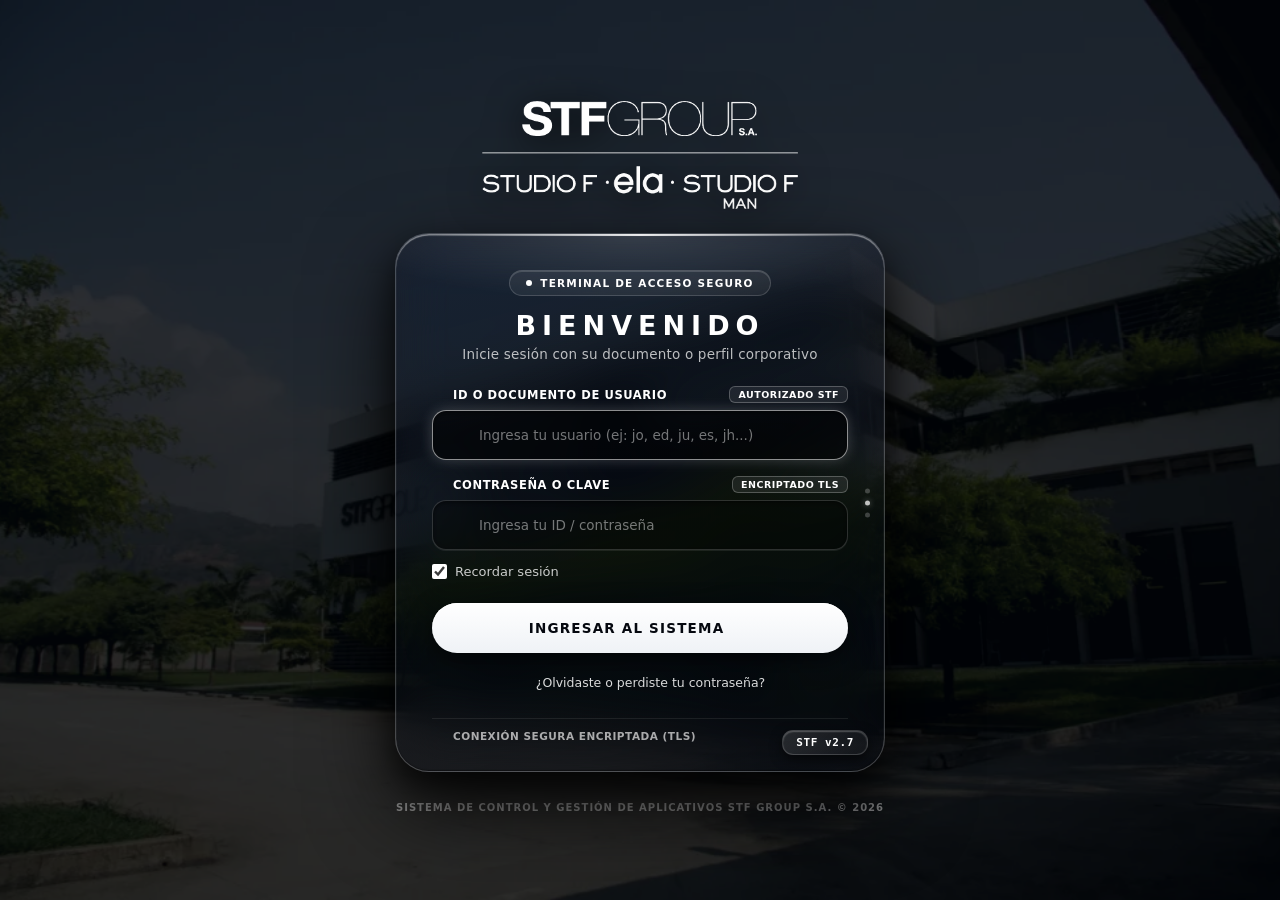
==== index.html @ bfe2ff4a "feat(tasks): add delete task button on task cards exclusively for admin" ====
<!DOCTYPE html>
<html lang="es">

<head>
  <meta charset="UTF-8">
  <!-- Content Security Policy (CSP Defensiva) -->
  <meta http-equiv="Content-Security-Policy"
    content="default-src 'self'; script-src 'self' 'unsafe-inline' https://unpkg.com https://cdn.jsdelivr.net; style-src 'self' 'unsafe-inline' https://fonts.googleapis.com; font-src 'self' https://fonts.gstatic.com; img-src 'self' data: blob: https://images.unsplash.com https://drive.google.com https://*.googleusercontent.com; connect-src 'self' https://script.google.com https://script.googleusercontent.com; object-src 'none'; base-uri 'self';">
  <!-- Auth Guard: Si la aplicación se abre desde cero sin sesión autenticada, redirigir a login.html -->
  <script>
    (function () {
      try {
        var isAuth = sessionStorage.getItem('STF_AUTH_SESSION') === 'authenticated';
        var loggedUser = localStorage.getItem('STF_LOGGED_USER');
        if (!isAuth || !loggedUser) {
          window.location.replace('login.html');
        }
      } catch (e) {
        window.location.replace('login.html');
      }
    })();
  </script>

  <!-- STF Defensive Resilience & Crash Shield -->
  <script>
    window.addEventListener('error', function(e) {
      console.warn('[STF Shield] Error interceptado para evitar bloqueo de UI:', e.message || e);
      if (e && e.preventDefault) e.preventDefault();
      return true;
    });
    window.addEventListener('unhandledrejection', function(e) {
      console.warn('[STF Shield] Promesa no manejada interceptada defensivamente:', e.reason);
      if (e && e.preventDefault) e.preventDefault();
    });
  </script>
  <meta name="viewport" content="width=device-width, initial-scale=1.0">
  <title>STF-AP S.A. · Sistema de Control de Desarrollo y Rendimiento</title>

  <!-- Favicon & Touch Icons (STF-AP S.A. Golden Branding) -->
  <link rel="icon" type="image/x-icon" href="favicon.ico">
  <link rel="icon" type="image/png" sizes="32x32" href="assets/favicon-32x32.png">
  <link rel="icon" type="image/png" sizes="16x16" href="assets/favicon-16x16.png">
  <link rel="apple-touch-icon" sizes="180x180" href="assets/stf-ap-apple-touch-icon.png">
  <link rel="manifest" href="manifest.json">

  <!-- Mobile App / PWA Meta Tags (Descarga e Instalación Móvil) -->
  <meta name="theme-color" content="#0B0C10">
  <meta name="apple-mobile-web-app-capable" content="yes">
  <meta name="apple-mobile-web-app-status-bar-style" content="black-translucent">
  <meta name="apple-mobile-web-app-title" content="STF-AP">
  <meta name="mobile-web-app-capable" content="yes">
  <meta name="application-name" content="STF-AP S.A.">

  <!-- Google Fonts: Plus Jakarta Sans (Modern Geometric SaaS Typography) -->
  <link rel="preconnect" href="https://fonts.googleapis.com">
  <link rel="preconnect" href="https://fonts.gstatic.com" crossorigin>
  <link href="https://fonts.googleapis.com/css2?family=Plus+Jakarta+Sans:wght@300;400;500;600;700;800&display=swap"
    rel="stylesheet">

  <!-- Lucide Icons -->
  <script src="https://unpkg.com/lucide@latest"></script>

  <!-- Chart.js for Smooth Curves & Glow Bars -->
  <script src="https://cdn.jsdelivr.net/npm/chart.js"></script>

  <!-- Main Stylesheet -->
  <link rel="stylesheet" href="css/styles.css?v=66">
</head>

<body>

  <!-- Backdrop desenfocado para cerrar menú de notificaciones en móvil y desktop -->
  <div class="notif-dropdown-backdrop" id="notifDropdownBackdrop" onclick="closeNotificationsDropdown()"></div>

  <!-- Backdrop y Menú Hamburguesa Móvil (Slide-in Drawer) -->
  <div class="mobile-drawer-backdrop" id="mobileDrawerBackdrop" onclick="closeMobileDrawer()"></div>
  <aside class="mobile-drawer" id="mobileDrawer" aria-label="Menú Móvil Principal">
    <div class="mobile-drawer-header">
      <div class="mobile-drawer-brand">
        <div class="sidebar-brand-corp-wrap mobile-brand-corp-wrap">
          <img src="assets/stf-group-logo-black.png?v=64" alt="STF GROUP S.A."
            class="sidebar-corp-brand-img corp-logo-light">
          <img src="assets/stf-group-logo-white.png?v=64" alt="STF GROUP S.A."
            class="sidebar-corp-brand-img corp-logo-dark">
        </div>
      </div>
      <button type="button" class="mobile-drawer-close-btn" onclick="closeMobileDrawer()" aria-label="Cerrar menú">
        <i data-lucide="x"></i>
      </button>
    </div>

    <!-- Tarjeta de Usuario en Drawer -->
    <div class="mobile-drawer-user-card" id="mobileDrawerUserCard">
      <div class="mduc-avatar-wrap">
        <img src="" alt="Usuario" id="mobileDrawerUserAvatar" class="mduc-avatar">
        <span class="mduc-online-dot"></span>
      </div>
      <div class="mduc-info">
        <strong id="mobileDrawerUserName">Usuario</strong>
        <span id="mobileDrawerUserRole" class="mduc-role">Desarrollador</span>
      </div>
      <button type="button" class="mduc-photo-btn"
        onclick="openUpdateDevPhotoModal(getLoggedDevId(), event); closeMobileDrawer();" title="Cambiar mi foto">
        <i data-lucide="camera"></i>
      </button>
    </div>

    <!-- Navegación del Sistema (Todas las secciones) -->
    <div class="mobile-drawer-nav-section">
      <span class="drawer-section-title">Navegación del Sistema</span>
      <nav class="mobile-drawer-nav">
        <button type="button" class="drawer-nav-item active" data-view="dashboard"
          onclick="switchViewMobile('dashboard')">
          <div class="dni-icon-wrap"><i data-lucide="home"></i></div>
          <span class="dni-label">Inicio / Resumen General</span>
        </button>
        <button type="button" class="drawer-nav-item" data-view="projects" onclick="switchViewMobile('projects')">
          <div class="dni-icon-wrap"><i data-lucide="layers"></i></div>
          <span class="dni-label">Aplicativos & Módulos</span>
        </button>
        <button type="button" class="drawer-nav-item" data-view="tasks" onclick="switchViewMobile('tasks')">
          <div class="dni-icon-wrap"><i data-lucide="check-square"></i></div>
          <span class="dni-label" id="mobileDrawerTasksLabel">Mis Tareas & Entregables</span>
        </button>
        <button type="button" class="drawer-nav-item" data-view="calendar" onclick="switchViewMobile('calendar')">
          <div class="dni-icon-wrap"><i data-lucide="calendar"></i></div>
          <span class="dni-label">Cronograma & Calendario</span>
        </button>
        <button type="button" class="drawer-nav-item" data-view="developers" onclick="switchViewMobile('developers')">
          <div class="dni-icon-wrap"><i data-lucide="users"></i></div>
          <span class="dni-label">Equipo de Desarrollo</span>
        </button>
        <button type="button" class="drawer-nav-item" data-view="analytics" onclick="switchViewMobile('analytics')">
          <div class="dni-icon-wrap"><i data-lucide="bar-chart-3"></i></div>
          <span class="dni-label">Métricas y Efectividad</span>
        </button>
        <button type="button" class="drawer-nav-item" data-view="support" onclick="switchViewMobile('support')"
          id="btnMobileDrawerSupport">
          <div class="dni-icon-wrap"><i data-lucide="headphones"></i></div>
          <span class="dni-label">Bandeja Soporte Técnico</span>
          <span class="dni-badge" id="mobileDrawerSupportBadge" style="display: none;">0</span>
        </button>
        <button type="button" class="drawer-nav-item" data-view="settings" onclick="switchViewMobile('settings')">
          <div class="dni-icon-wrap"><i data-lucide="settings"></i></div>
          <span class="dni-label">Ajustes del Sistema</span>
        </button>
      </nav>
    </div>

    <!-- Acciones de Administración (Solo Admin) -->
    <div class="mobile-drawer-admin-section" id="mobileDrawerAdminSection" style="display: none;">
      <span class="drawer-section-title">Acciones de Jefatura (Admin)</span>
      <div class="drawer-admin-btns">
        <button type="button" class="drawer-action-btn primary"
          onclick="closeMobileDrawer(); document.getElementById('btnNewProject')?.click();">
          <i data-lucide="plus"></i>
          <span>Nuevo Aplicativo</span>
        </button>
        <button type="button" class="drawer-action-btn"
          onclick="closeMobileDrawer(); document.getElementById('btnAssignTask')?.click();">
          <i data-lucide="check-square"></i>
          <span>Asignar Tarea</span>
        </button>
        <button type="button" class="drawer-action-btn"
          onclick="closeMobileDrawer(); document.getElementById('btnExportReport')?.click();">
          <i data-lucide="file-spreadsheet"></i>
          <span>Reporte Ejecutivo</span>
        </button>
      </div>
    </div>

    <!-- Tarjeta de Estado Google Sheets -->
    <div class="mobile-drawer-sheets-card" onclick="closeMobileDrawer(); openSheetsModal();"
      title="Ver sincronización con Google Sheets">
      <div class="mdsc-icon"><i data-lucide="table"></i></div>
      <div class="mdsc-info">
        <span class="mdsc-title">Base de Datos Google Sheets</span>
        <span class="mdsc-sub">Sincronización en Tiempo Real</span>
      </div>
      <span class="sheets-live-dot online" id="mobileDrawerSheetsDot"></span>
    </div>

    <!-- Footer Móvil con Modo Oscuro y Logout -->
    <div class="mobile-drawer-footer">
      <button type="button" class="drawer-footer-btn" onclick="toggleDarkTheme(event)">
        <span id="mobileDrawerThemeIcon"></span>
        <span id="mobileDrawerThemeText">Modo Oscuro</span>
      </button>
      <button type="button" class="drawer-footer-btn logout" onclick="logoutApp()">
        <i data-lucide="log-out"></i>
        <span>Cerrar Sesión</span>
      </button>
    </div>
  </aside>

  <!-- App Wrapper with subtle background tone -->
  <div class="app-container">

    <!-- Floating Minimalist Sidebar (Exact to Design, Expandible al clic) -->
    <aside class="floating-sidebar" id="appFloatingSidebar">
      <div class="sidebar-logo">
        <button type="button" class="sidebar-corp-header-btn monogram-logo-btn" id="btnSidebarToggle"
          onclick="toggleSidebarExpansion()" title="Expandir / Contraer Menú Lateral"
          aria-label="Expandir o contraer menú">
          <div class="sidebar-brand-corp-wrap">
            <img src="assets/stf-group-logo-black.png?v=64" alt="STF GROUP S.A."
              class="sidebar-corp-brand-img corp-logo-light">
            <img src="assets/stf-group-logo-white.png?v=64" alt="STF GROUP S.A."
              class="sidebar-corp-brand-img corp-logo-dark">
          </div>
          <div class="sidebar-toggle-chevron">
            <i data-lucide="chevron-right" class="chevron-expand-icon"></i>
          </div>
        </button>
      </div>

      <nav class="sidebar-nav">
        <button class="nav-btn active" data-view="dashboard" title="Dashboard General">
          <i data-lucide="home"></i>
          <span class="nav-btn-label">Inicio</span>
        </button>
        <button class="nav-btn" data-view="projects" title="Aplicativos y Módulos">
          <i data-lucide="layers"></i>
          <span class="nav-btn-label">Aplicativos</span>
        </button>
        <button class="nav-btn" data-view="tasks" title="Integraciones Operativas & Tareas en Vivo">
          <i data-lucide="check-square"></i>
          <span class="nav-btn-label">Tareas</span>
        </button>
        <button class="nav-btn" data-view="calendar" title="Cronograma & Calendario de Entregas STF">
          <i data-lucide="calendar"></i>
          <span class="nav-btn-label">Calendario</span>
        </button>
        <button class="nav-btn" data-view="developers" title="Rendimiento del Equipo">
          <i data-lucide="users"></i>
          <span class="nav-btn-label">Equipo</span>
        </button>
        <button class="nav-btn" data-view="analytics" title="Métricas y QA">
          <i data-lucide="bar-chart-3"></i>
          <span class="nav-btn-label">Métricas</span>
        </button>
        <button class="nav-btn" data-view="support" title="Soporte Técnico en Planta & Solicitudes" id="btnNavSupport">
          <i data-lucide="headphones"></i>
          <span class="nav-btn-label">Soporte Técnico</span>
          <span class="nav-badge-pill" id="supportNavBadge" style="display: none;">0</span>
        </button>
        <button class="nav-btn" data-view="settings" title="Configuraciones">
          <i data-lucide="settings"></i>
          <span class="nav-btn-label">Ajustes</span>
        </button>
      </nav>

      <div class="sidebar-footer">
        <button type="button" class="nav-btn theme-sidebar-btn" id="btnSidebarThemeToggle"
          onclick="toggleDarkTheme(event)" title="Modo Oscuro / Modo Claro" aria-label="Cambiar tema de interfaz">
          <span id="sidebarThemeIcon"></span>
          <span class="nav-btn-label" id="sidebarThemeText">Modo Oscuro</span>
        </button>
        <button class="nav-btn logout-btn" id="btnLogout" onclick="logoutApp()"
          title="Cerrar Sesión (Cambiar de Usuario)">
          <i data-lucide="log-out"></i>
          <span class="nav-btn-label">Cerrar Sesión</span>
        </button>
      </div>
    </aside>

    <!-- Main Content Area -->
    <main class="main-viewport">

      <!-- Top Header Navigation -->
      <header class="top-header">
        <div class="header-search">
          <div class="search-input-wrapper">
            <i data-lucide="search" class="search-icon"></i>
            <input type="text" id="globalSearch" placeholder="Buscar aplicativo, módulo o programador...">
            <span class="search-shortcut">⌘K</span>
          </div>
        </div>

        <div class="header-actions">
          <!-- Botón Menú Hamburguesa Móvil (Visible solo en <= 768px, sustituye la barra inferior) -->
          <button type="button" class="mobile-menu-btn" id="btnMobileMenu" onclick="openMobileDrawer()"
            aria-label="Abrir Menú de Navegación" title="Menú">
            <i data-lucide="menu"></i>
          </button>

          <button class="pill-btn primary-glow-btn" id="btnNewProject">
            <i data-lucide="plus"></i>
            <span>Nuevo Aplicativo</span>
          </button>

          <button class="pill-btn secondary-btn" id="btnAssignTask">
            <i data-lucide="check-square"></i>
            <span>Asignar Tarea</span>
          </button>

          <button class="pill-btn secondary-btn" id="btnExportReport">
            <i data-lucide="file-spreadsheet"></i>
            <span>Reporte Ejecutivo</span>
          </button>

          <!-- Google Sheets Database Live Sync Pill -->
          <button class="pill-btn secondary-btn sheets-sync-pill" id="btnOpenSheetsModal" onclick="openSheetsModal()"
            title="Base de Datos Google Sheets">
            <i data-lucide="table"></i>
            <span id="sheetsStatusLabel">Google Sheets</span>
            <span class="sheets-live-dot offline" id="sheetsLiveDot"></span>
          </button>

          <!-- Theme Toggle Button (Modo Claro / Modo Oscuro) -->
          <button type="button" class="icon-circle-btn theme-toggle-btn" id="btnThemeToggle"
            onclick="toggleDarkTheme(event)" title="Alternar entre Modo Claro y Modo Oscuro" aria-label="Cambiar tema">
            <span id="themeToggleIcon"></span>
          </button>

          <div class="header-notifications-wrapper" style="position: relative;">
            <button class="icon-circle-btn notification-btn" id="btnNotifications"
              title="Centro de Notificaciones en Tiempo Real">
              <i data-lucide="bell"></i>
              <span class="notification-badge" id="notificationBadgeCount" style="display: none;">0</span>
            </button>
            <div class="header-dev-dropdown notif-center-dropdown" id="notificationsDropdown"
              style="width: 380px; right: 0;">
              <div class="dropdown-session-header"
                style="display: flex; justify-content: space-between; align-items: center; padding: 10px 14px;">
                <div style="display: flex; align-items: center; gap: 8px;">
                  <span style="font-size: 13px; font-weight: 800; color: #1E293B;">🔔 Notificaciones</span>
                  <span class="badge" id="notifRoleBadge"
                    style="font-size: 10.5px; font-weight: 700; padding: 2px 8px; border-radius: 999px; background: #EEF2FF; color: #4E65FF;">Super
                    Admin</span>
                </div>
                <div style="display: flex; align-items: center; gap: 8px;">
                  <button type="button" class="text-link-btn" onclick="markAllNotificationsRead()"
                    style="font-size: 11px; font-weight: 600; color: #64748B; background: transparent; border: none; cursor: pointer; text-decoration: underline;"
                    title="Marcar todas como leídas">Marcar leídas</button>
                  <button type="button" class="btn-close-notif-dropdown" onclick="closeNotificationsDropdown()"
                    title="Cerrar panel de notificaciones">
                    <i data-lucide="x"></i>
                  </button>
                </div>
              </div>
              <div class="notif-controls-bar">
                <button type="button" class="notif-ctrl-btn" onclick="testNotificationAlert()"
                  title="Probar sonido y alerta visual">
                  <i data-lucide="volume-2"></i>
                  <span>Probar Sonido</span>
                </button>
                <button type="button" class="notif-ctrl-btn" id="btnToggleSound" onclick="toggleNotificationSound()"
                  title="Silenciar o activar sonido">
                  <i data-lucide="bell" id="iconSoundStatus"></i>
                  <span id="labelSoundStatus">Sonido: ON</span>
                </button>
                <button type="button" class="notif-ctrl-btn" onclick="requestNotificationPermission()"
                  title="Habilitar notificaciones en el celular">
                  <i data-lucide="smartphone"></i>
                  <span>Alertas Móvil</span>
                </button>
              </div>
              <div class="dev-drop-divider" style="margin: 0 0 8px 0;"></div>
              <div id="notificationsListContainer"
                style="max-height: 350px; overflow-y: auto; display: flex; flex-direction: column; gap: 8px; padding: 2px 4px;">
                <!-- Populated dynamically via JS -->
              </div>
              <div class="notif-dropdown-footer">
                <button type="button" class="btn-close-notif-footer" onclick="closeNotificationsDropdown()"
                  title="Guardar y cerrar notificaciones">
                  <i data-lucide="chevron-up"></i>
                  <span>Cerrar / Plegar Notificaciones</span>
                </button>
              </div>
            </div>
          </div>

          <!-- Interactive Developer Profile Selector (Header) -->
          <div class="header-dev-selector-wrapper" id="headerDevSelectorWrapper">
            <button class="header-user-btn" id="btnHeaderUserSelect" title="Sesión de Usuario Activa">
              <img src="" alt="Usuario" id="headerUserAvatar" class="user-avatar">
              <div class="header-user-text">
                <span class="user-tag-caption" id="headerUserRoleBadge">🛡️ Admin</span>
                <strong id="headerUserName">Edwin Diaz</strong>
              </div>
              <i data-lucide="chevron-down" class="header-dropdown-icon"></i>
            </button>

            <!-- Dropdown Options -->
            <div class="header-dev-dropdown" id="headerDevDropdown">
              <!-- Active Session Info Card -->
              <div class="dropdown-session-header" id="dropdownSessionHeader">
                <div class="dsh-label">Sesión Autenticada:</div>
                <div class="dsh-user-row">
                  <div style="position: relative; cursor: pointer;"
                    onclick="openUpdateDevPhotoModal(getLoggedDevId(), event)"
                    title="Clic para cambiar tu foto de perfil">
                    <img src="" id="dropdownSessionAvatar" class="dsh-avatar" alt="Sesión">
                    <span
                      style="position: absolute; bottom: 0; right: 0; width: 17px; height: 17px; border-radius: 50%; background: #4E65FF; color: #FFF; display: flex; align-items: center; justify-content: center; font-size: 9px; border: 1.5px solid #FFF;">📷</span>
                  </div>
                  <div class="dsh-info" style="flex: 1;">
                    <div style="display: flex; justify-content: space-between; align-items: center;">
                      <strong id="dropdownSessionName">Edwin Diaz</strong>
                      <button type="button" onclick="openUpdateDevPhotoModal(getLoggedDevId(), event)"
                        style="background: none; border: none; color: #38BDF8; font-size: 11px; cursor: pointer; text-decoration: underline; font-weight: 600; padding: 0;">Cambiar
                        foto</button>
                    </div>
                    <span id="dropdownSessionRole" style="color: #F5C542;">🛡️ Admin · ediaz</span>
                  </div>
                </div>
              </div>

              <div class="dev-drop-divider"></div>
              <div class="dropdown-title-label">Cambiar a otro Perfil / Desarrollador:</div>
              <div id="headerDevOptionsList">
                <div class="dev-drop-item" onclick="switchProfileToLogin('dev_ediaz')">
                  <img src="" id="dropImg_dev_ediaz" class="mini-drop-avatar">
                  <div>
                    <strong style="color: #F5C542;">🛡️ Edwin Diaz · Admin</strong>
                    <span>ediaz · Laboratorio</span>
                  </div>
                </div>
                <div class="dev-drop-item" onclick="switchProfileToLogin('dev_jg')">
                  <img src="" id="dropImg_dev_jg" class="mini-drop-avatar">
                  <div>
                    <strong>Jose Guzman</strong>
                    <span>jose@guzman · Colchas, Geo, Oficina, Torre</span>
                  </div>
                </div>
                <div class="dev-drop-item" onclick="switchProfileToLogin('dev_jd')">
                  <img src="" id="dropImg_dev_jd" class="mini-drop-avatar">
                  <div>
                    <strong>Juan David</strong>
                    <span>juan@david · Calidad, Torre</span>
                  </div>
                </div>
                <div class="dev-drop-item" onclick="switchProfileToLogin('dev_ee')">
                  <img src="" id="dropImg_dev_ee" class="mini-drop-avatar">
                  <div>
                    <strong>Esteban Escobar</strong>
                    <span>esteban@escobar · Torre de Control</span>
                  </div>
                </div>
                <div class="dev-drop-item" onclick="switchProfileToLogin('dev_mocho')">
                  <img src="" id="dropImg_dev_mocho" class="mini-drop-avatar">
                  <div>
                    <strong>Jhon Eyder (Mocho)</strong>
                    <span>jhon@eyder · Tintorería, Torre</span>
                  </div>
                </div>
              </div>
              <div class="dev-drop-divider"></div>
              <div class="dev-drop-item" onclick="logoutApp()" style="color: #EF4444;">
                <div class="global-icon-circle" style="background: rgba(239, 68, 68, 0.1); color: #EF4444;"><i
                    data-lucide="log-out" style="width: 14px; height: 14px;"></i></div>
                <div>
                  <strong style="color: #EF4444;">Cerrar Sesión</strong>
                  <span>Cambiar de usuario e ir a login</span>
                </div>
              </div>
            </div>
          </div>
        </div>
      </header>

      <!-- Welcome Banner & Page Title -->
      <section class="welcome-section">
        <div class="welcome-text">
          <h1 class="welcome-title" id="mainWelcomeTitle">Estado de Desarrollo · <span class="text-gradient">STF
              GROUP</span></h1>
          <p class="welcome-subtitle" id="mainWelcomeSubtitle">Supervisión en tiempo real del progreso de software,
            fases de desarrollo y rendimiento de ingeniería.</p>
        </div>
        <div class="quick-stats-pills" id="mainQuickStatsPills">
          <div class="stat-chip">
            <span class="chip-dot dot-green"></span>
            <span class="chip-label" id="chipActiveApps">6 Aplicativos Activos</span>
          </div>
          <div class="stat-chip">
            <span class="chip-dot dot-amber"></span>
            <span class="chip-label" id="chipRiskApps">1 En Riesgo</span>
          </div>
          <div class="stat-chip">
            <span class="chip-dot dot-blue"></span>
            <span class="chip-label">Promedio General: <strong id="globalAvgBadge">74.2%</strong></span>
          </div>
        </div>
      </section>

      <!-- VIEW 1: DASHBOARD GENERAL -->
      <section class="view-panel active" id="view-dashboard">
        <!-- Dashboard Grid (Matches exact 3-column / 3-row layout of the reference images) -->
        <div class="dashboard-grid">

          <!-- ROW 1, COL 1: The Iconic Stacked Cards Widget (Blue, Orange, Lilac tabs) -->
          <div class="grid-card stacked-cards-container">
            <div class="stacked-deck" id="stackedDeck">
              <!-- Dynamically populated via JS -->
            </div>
          </div>

          <!-- ROW 1, COL 2: Overview Spline Chart (Exact curve and legend style) -->
          <div class="grid-card overview-chart-card">
            <div class="card-header">
              <div class="header-left">
                <div style="display: flex; align-items: center; gap: 8px; flex-wrap: wrap;">
                  <h2 class="card-title" id="overviewChartTitle">Curva de Avance vs. Estimado</h2>
                  <div id="overviewAppFocusContainer" style="display: inline-flex;"></div>
                </div>
                <div class="chart-badges">
                  <span class="chart-badge-item">
                    <span class="dot-indicator dot-purple"></span> <span id="overviewRealBadgeLabel">Avance Real
                      STF:</span> <strong id="chartCurrentMetric">76.4%</strong>
                  </span>
                  <span class="chart-badge-item">
                    <span class="dot-indicator dot-orange"></span> <span id="overviewTargetBadgeLabel">Meta
                      Proyectada:</span> <strong id="chartTargetMetric">70.0%</strong>
                  </span>
                </div>
              </div>
              <div class="header-right">
                <div class="select-pill-wrapper">
                  <select id="overviewTimeRange">
                    <option value="30">Últimos 30 días</option>
                    <option value="90">Último trimestre</option>
                    <option value="year">Año en curso</option>
                  </select>
                  <i data-lucide="chevron-down" class="select-arrow"></i>
                </div>
              </div>
            </div>
            <div class="chart-container">
              <canvas id="overviewSplineChart"></canvas>
            </div>
          </div>

          <!-- ROW 2, COL 1: Segmented Capsule Progress Bar (Exact from image) -->
          <div class="grid-card progress-capsules-card">
            <div class="card-header">
              <div class="header-left">
                <span class="card-eyebrow">Objetivo de Entrega Trimestral</span>
                <h2 class="card-large-stat" id="capsuleStatDisplay">78% Completado</h2>
                <span class="card-period-label" id="capsulePeriodLabel">Periodo: Q4 (Octubre - Diciembre)</span>
              </div>
              <div class="header-right">
                <button class="icon-bubble interactive-bubble" id="btnQuarterlyGoal" onclick="openQuarterlyGoalModal()"
                  title="Configurar y auditar objetivo trimestral" aria-label="Configurar objetivo trimestral">
                  <i data-lucide="calendar"></i>
                </button>
              </div>
            </div>

            <!-- Vertical Capsule Dash Progress Bar (Identical visual pattern to image) -->
            <div class="capsule-progress-track" id="capsuleProgressTrack">
              <!-- 36 vertical pill dashes generated via JS -->
            </div>

            <div class="capsule-footer-metrics">
              <div class="metric-pair">
                <span class="pair-label">Módulos Entregados:</span>
                <strong class="pair-value" id="modulesDeliveredStat">24 de 32</strong>
              </div>
              <div class="metric-pair">
                <span class="pair-label">Fase Actual Dominante:</span>
                <strong class="pair-value text-blue" id="dominantPhaseStat">Pruebas QA & UAT</strong>
              </div>
              <div class="metric-pair">
                <span class="pair-label">Cumplimiento:</span>
                <strong class="pair-value text-green" id="complianceStat">En Tiempo (+4d)</strong>
              </div>
            </div>
          </div>

          <!-- ROW 2, COL 2: Innovative 4-Card Team Grid Showcase (Devs & Workload) -->
          <div class="grid-card quick-team-card">
            <div class="card-header">
              <div class="header-left">
                <div class="header-pretitle">
                  <span class="sub-badge-pill">
                    <i data-lucide="users"></i>
                    <span>Talento TI & Capacidad Operativa</span>
                  </span>
                </div>
                <h2 class="card-title">Equipo de Desarrollo</h2>
                <span class="card-subtext">Haz clic en un programador para filtrar métricas, baraja y sistemas
                  auditados</span>
              </div>
              <div class="header-right">
                <button class="pill-btn secondary-btn small-btn" id="btnAddDeveloper"
                  title="Registrar nuevo programador">
                  <i data-lucide="user-plus"></i>
                  <span>Nuevo Dev</span>
                </button>
              </div>
            </div>

            <!-- 4 Interactive Developer Cards Grid -->
            <div class="team-cards-grid" id="teamCardsGrid">
              <!-- Dynamically populated via JavaScript (Jose, Juan, Mocho, Esteban) -->
            </div>

            <!-- Sleek Footer Action Strip for the Active Developer -->
            <div class="team-footer-strip">
              <div class="tfs-header-row">
                <div class="tfs-indicator">
                  <span class="pulse-online-dot"></span>
                  <span class="tfs-text">Programador Activo: <strong id="activeDevName">Jose Guzman</strong> (<span
                      id="activeDevRole">Senior Fullstack</span>)</span>
                  <span class="tfs-score-pill" id="activeDevScore">⭐ 95% Eficiencia</span>
                </div>
                <div class="tfs-right">
                  <button class="pill-btn primary-glow-btn small-glow" id="btnOpenDevDetail"
                    title="Ver ficha técnica, métricas de calidad y score de rendimiento">
                    <i data-lucide="external-link"></i>
                    <span>Ver Ficha Dev</span>
                  </button>
                </div>
              </div>

              <div class="dev-projects-tags-list" id="selectedDevProjectsTags">
                <!-- Dynamically rendered project tag pills with individual web access -->
              </div>
            </div>
          </div>

          <!-- ROW 3: VELOCITY / SPRINTS BAR CHART (Orbix Studio Money Movement Style - Full Width) -->
          <div class="grid-card velocity-chart-card">
            <div class="card-header">
              <div class="header-left">
                <div class="header-pretitle">
                  <span class="sub-badge-pill">
                    <i data-lucide="activity"></i>
                    <span>Métricas Ágiles & Rendimiento de Sprints</span>
                  </span>
                </div>
                <h2 class="card-title">Velocidad de Entrega (Sprints)</h2>
                <span class="card-subtext">Historias y módulos culminados por semana con seguimiento a la meta
                  comprometida</span>
              </div>
              <div class="header-right velocity-header-actions">
                <div class="velocity-target-legend" id="velocityTargetLegend">
                  <span class="legend-target-line"></span>
                  <span class="legend-target-label" id="velocityLegendLabel">Meta Benchmark: <strong>25 Mods /
                      Mes</strong></span>
                </div>

                <!-- Selector de Desarrollador para medir su velocidad -->
                <div class="select-pill-wrapper velocity-dev-select-wrap" title="Medir velocidad por desarrollador">
                  <i data-lucide="user-check" class="select-prefix-icon"></i>
                  <select id="velocityDevFilter">
                    <option value="all" selected>👥 Todo el Equipo (Consolidado)</option>
                    <option value="dev_jg">👤 Jose Guzman</option>
                    <option value="dev_jd">👤 Juan David</option>
                    <option value="dev_mocho">👤 Jhon Eyder (Mocho)</option>
                    <option value="dev_ee">👤 Esteban Escobar</option>
                  </select>
                  <i data-lucide="chevron-down" class="select-arrow"></i>
                </div>

                <!-- Selector de Período / Lectura por mes -->
                <div class="select-pill-wrapper velocity-period-select-wrap">
                  <i data-lucide="calendar" class="select-prefix-icon"></i>
                  <select id="velocityFilter">
                    <option value="months" selected>Por mes (Últimos 6 meses)</option>
                    <option value="current_month">Mes actual (Noviembre 2026)</option>
                    <option value="month_oct">Octubre 2026 (Semanal)</option>
                    <option value="month_sep">Septiembre 2026 (Semanal)</option>
                    <option value="month_ago">Agosto 2026 (Semanal)</option>
                    <option value="month_jul">Julio 2026 (Semanal)</option>
                    <option value="month_jun">Junio 2026 (Semanal)</option>
                    <option value="month_may">Mayo 2026 (Semanal)</option>
                    <option value="custom">📅 Personalizado (Calendario)...</option>
                  </select>
                  <i data-lucide="chevron-down" class="select-arrow"></i>
                </div>

                <!-- Botón de Calendario interactivo -->
                <button type="button" class="velocity-cal-btn" id="btnOpenVelocityCalendar"
                  title="Abrir calendario para señalar fechas">
                  <i data-lucide="calendar-days"></i>
                  <span id="velocityCalBtnLabel">Calendario</span>
                </button>

                <!-- Badge de rango activo cuando se aplican fechas personalizadas -->
                <div class="velocity-active-range-pill" id="velocityActiveRangeBadge" style="display: none;">
                  <i data-lucide="calendar-range"></i>
                  <span id="velocityActiveRangeText">01 Oct - 28 Oct</span>
                  <button type="button" id="btnClearVelocityRange" class="btn-clear-range"
                    title="Quitar rango personalizado">✕</button>
                </div>
              </div>
            </div>

            <!-- 3 Executive Velocity KPI Metric Cards -->
            <div class="velocity-executive-metrics">
              <div class="vem-card">
                <div class="vem-top">
                  <span class="vem-label">Módulos Entregados</span>
                  <span class="vem-badge badge-green" id="vStatTasksBadge">
                    <i data-lucide="trending-up"></i>
                    <span id="vStatTasksTrend">+18.4%</span>
                  </span>
                </div>
                <div class="vem-value-row">
                  <strong class="vem-val text-blue" id="vStatTasks">42 Tareas</strong>
                  <span class="vem-sub" id="vStatTasksSub">acumuladas en 8 sprints</span>
                </div>
              </div>

              <div class="vem-card vem-card-highlight">
                <div class="vem-top">
                  <span class="vem-label" id="vStatRecordLabel">Sprint Récord (Pico Máximo)</span>
                  <span class="vem-badge badge-purple" id="vStatRecordBadge">
                    <i data-lucide="award"></i>
                    <span id="vStatRecordBadgeText">Pico Histórico</span>
                  </span>
                </div>
                <div class="vem-value-row">
                  <strong class="vem-val text-purple" id="vStatRecord">Sem 6 · 12 Mods</strong>
                  <span class="vem-sub" id="vStatRecordSub">150% de la meta (+4 mods de superávit)</span>
                </div>
              </div>

              <div class="vem-card">
                <div class="vem-top">
                  <span class="vem-label">Tiempo Total Invertido</span>
                  <span class="vem-badge badge-blue" id="vStatHoursBadge">
                    <i data-lucide="clock"></i>
                    <span id="vStatHoursAvg">7.5 hrs / entrega</span>
                  </span>
                </div>
                <div class="vem-value-row">
                  <strong class="vem-val text-dark" id="vStatHours">318 hrs</strong>
                  <span class="vem-sub" id="vStatHoursSub">98.5% en tiempo sin bloqueos críticos</span>
                </div>
              </div>
            </div>

            <!-- Clean Bar Chart with Floating Peak Tooltip -->
            <div class="chart-container-bar">
              <canvas id="velocityBarChart"></canvas>
            </div>

            <!-- Interactive Sprint Breakdown Digest (Full-width agile progress strip) -->
            <div class="velocity-sprint-digest" id="velocitySprintDigest">
              <!-- Populated via JavaScript dynamically for weeks / months -->
            </div>
          </div>

          <!-- ROW 4: LIVE APPLICATIONS TABLE (Full-Width Horizontal Layout) -->
          <div class="grid-card systems-table-card">
            <div class="card-header">
              <div class="header-left">
                <h2 class="card-title">Sistemas en Desarrollo</h2>
                <span class="card-subtext">Avance por fases auditadas de STF GROUP en formato horizontal completo</span>
              </div>
              <div class="header-right">
                <button class="text-link-btn" id="btnRefreshTable">Ver Todos (6)</button>
              </div>
            </div>

            <div class="table-responsive">
              <table class="systems-table">
                <thead>
                  <tr>
                    <th>Aplicativo / Sistema</th>
                    <th>Líder Asignado</th>
                    <th>Fase Actual</th>
                    <th>Avance %</th>
                    <th>Estado</th>
                    <th class="text-right">Acción</th>
                  </tr>
                </thead>
                <tbody id="systemsTableBody">
                  <!-- Populated via JavaScript -->
                </tbody>
              </table>
            </div>

            <!-- Mobile Systems Cards (Active on mobile screens <= 768px) -->
            <div class="systems-mobile-cards" id="systemsMobileCards">
              <!-- Populated via JavaScript dynamically -->
            </div>
          </div>

        </div> <!-- /dashboard-grid -->
      </section>

      <!-- VIEW 2: APLICATIVOS Y MÓDULOS (PORTAFOLIO DE SISTEMAS INDUSTRIALES) -->
      <section class="view-panel" id="view-projects">

        <!-- Industrial Executive KPI Summary (Cockpit de Efectividad) -->
        <div class="industrial-kpi-bar" id="industrialKpiBar">
          <div class="ind-kpi-card">
            <div class="ind-kpi-icon icon-indigo">
              <i data-lucide="factory"></i>
            </div>
            <div class="ind-kpi-info">
              <span class="ind-kpi-label">Cobertura de Planta</span>
              <h3 class="ind-kpi-value" id="kpiActiveSystemsCount">7 Macro-Sistemas</h3>
              <span class="ind-kpi-sub"><strong style="color: #059669;">100%</strong> Cadena Textil & Confección</span>
            </div>
          </div>

          <div class="ind-kpi-card">
            <div class="ind-kpi-icon icon-emerald">
              <i data-lucide="check-circle-2"></i>
            </div>
            <div class="ind-kpi-info">
              <span class="ind-kpi-label">Despliegue Productivo</span>
              <h3 class="ind-kpi-value" id="kpiProdSystemsCount">3 en Producción</h3>
              <span class="ind-kpi-sub"><strong style="color: #059669;">SLA 99.8%</strong> · CALIDAD, TINTORERÍA &
                COLCHAS</span>
            </div>
          </div>

          <div class="ind-kpi-card">
            <div class="ind-kpi-icon icon-blue">
              <i data-lucide="trending-up"></i>
            </div>
            <div class="ind-kpi-info">
              <span class="ind-kpi-label">Efectividad de Entregas</span>
              <h3 class="ind-kpi-value" id="kpiOnTimeRate">83.3% En Tiempo</h3>
              <span class="ind-kpi-sub">5 de 6 dentro del cronograma</span>
            </div>
          </div>

          <div class="ind-kpi-card">
            <div class="ind-kpi-icon icon-amber">
              <i data-lucide="alert-triangle"></i>
            </div>
            <div class="ind-kpi-info">
              <span class="ind-kpi-label">Foco Crítico de Atención</span>
              <h3 class="ind-kpi-value" id="kpiRiskSystemsCount">1 En Riesgo</h3>
              <span class="ind-kpi-sub" style="color: #D97706;">GEO UBICACIÓN · Desfase GPS</span>
            </div>
          </div>
        </div>

        <!-- Executive Toolbar: Brand Filters, Live Search & View Mode Switcher -->
        <div class="projects-executive-toolbar">
          <div class="filter-pills-row" id="brandFilterPills">
            <button class="filter-pill active" data-filter="all">Todos los Sistemas (6)</button>
            <button class="filter-pill" data-filter="Grupal">Desarrollo Grupal (1)</button>
            <button class="filter-pill" data-filter="Manufactura">Manufactura (1)</button>
            <button class="filter-pill" data-filter="Textil">Planta Textil (1)</button>
            <button class="filter-pill" data-filter="Talleres">Talleres & GPS (1)</button>
            <button class="filter-pill" data-filter="Calidad">Calidad (1)</button>
          </div>

          <div class="toolbar-right-actions">
            <div class="project-search-box">
              <i data-lucide="search"></i>
              <input type="text" id="projectSearchInput" placeholder="Buscar por sistema, código o responsable..."
                oninput="handleProjectSearch(this.value)">
              <button type="button" class="btn-clear-search" id="btnClearProjectSearch" onclick="clearProjectSearch()"
                style="display: none;" title="Limpiar búsqueda">✕</button>
            </div>

            <div class="view-switch-btns">
              <button class="switch-btn active" id="btnViewPipeline" title="Vista Horizontal de Sistemas Industriales">
                <i data-lucide="layout-list"></i>
                <span style="font-size: 12px; font-weight: 700; margin-left: 6px;">Flujo Horizontal</span>
              </button>
            </div>
          </div>
        </div>

        <!-- 1. Pipeline Visual por Etapas de Producción (Opción 1: Linear / Jira Enterprise) -->
        <div class="projects-pipeline-board" id="projectsPipelineView">
          <!-- Populated via JavaScript -->
        </div>
      </section>

      <!-- VIEW 3: RENDIMIENTO DEL EQUIPO (DEVELOPER SCORECARD CENTER) -->
      <section class="view-panel" id="view-developers">
        <!-- Team Macro Metrics -->
        <div class="devs-metrics-summary-grid">
          <div class="grid-card metric-summary-card">
            <div class="m-icon-pill icon-blue">
              <i data-lucide="users"></i>
            </div>
            <div>
              <span class="m-label">Programadores Activos</span>
              <h3 class="m-value">5 Ingenieros</h3>
              <span class="m-hint text-green">100% Capacidad Asignada</span>
            </div>
          </div>

          <div class="grid-card metric-summary-card">
            <div class="m-icon-pill icon-green">
              <i data-lucide="clock"></i>
            </div>
            <div>
              <span class="m-label">Cumplimiento a Tiempo</span>
              <h3 class="m-value">91.8%</h3>
              <span class="m-hint text-green">+3.4% vs mes anterior</span>
            </div>
          </div>

          <div class="grid-card metric-summary-card">
            <div class="m-icon-pill icon-purple">
              <i data-lucide="shield-check"></i>
            </div>
            <div>
              <span class="m-label">Índice Calidad QA</span>
              <h3 class="m-value">92.8%</h3>
              <span class="m-hint">Baja tasa de bugs en producción</span>
            </div>
          </div>

          <div class="grid-card metric-summary-card">
            <div class="m-icon-pill icon-orange">
              <i data-lucide="zap"></i>
            </div>
            <div>
              <span class="m-label">Velocidad Promedio</span>
              <h3 class="m-value">8.4 Tareas/Sem</h3>
              <span class="m-hint text-blue">Ritmo constante</span>
            </div>
          </div>
        </div>

        <!-- Management Toolbar: Crear/Eliminar Usuarios & Anclaje en Tiempo Real con Sheets -->
        <div class="devs-management-toolbar">
          <div class="devs-toolbar-left">
            <div class="devs-section-badge">
              <i data-lucide="users"></i>
              <span>Gestión de Usuarios & Desarrolladores (<strong id="devsCountLabel">5</strong>)</span>
            </div>
            <div class="sheets-live-pill" id="sheetsUsersSyncStatus"
              title="Anclado en tiempo real con la pestaña 'Usuarios' de Google Sheets">
              <span class="live-dot-pulse"></span>
              <span>Hoja Sheets: <strong>Usuarios</strong> (Sincronizado)</span>
            </div>
          </div>

          <div class="devs-toolbar-actions">
            <button class="pill-btn secondary-btn" id="btnSyncUsersSheets"
              title="Traer y sincronizar usuarios desde la hoja de Google Sheets">
              <i data-lucide="refresh-cw" id="iconSyncUsersSpin"></i>
              <span class="btn-text-desktop">Sincronizar con Sheets</span>
              <span class="btn-text-mobile">Sincronizar</span>
            </button>
            <button class="pill-btn primary-btn" id="btnOpenNewDevModal"
              title="Crear un nuevo usuario de desarrollador">
              <i data-lucide="user-plus"></i>
              <span class="btn-text-desktop">+ Nuevo Desarrollador</span>
              <span class="btn-text-mobile">+ Desarrollador</span>
            </button>
          </div>
        </div>

        <!-- Dev Cards Grid (Compact Badges / Etiquetas Pequeñas) -->
        <div class="devs-full-grid" id="devsFullGrid">
          <!-- Populated via JavaScript -->
        </div>
      </section>

      <!-- VIEW 4: MÉTRICAS Y QA (ANALYTICS & REPORTES) -->
      <section class="view-panel" id="view-analytics">

        <!-- Filter Toolbar for Analytics (Visible to Admin, Contextual for Devs) -->
        <div class="analytics-filter-toolbar">
          <div class="analytics-toolbar-left">
            <div class="analytics-toolbar-icon">
              <i data-lucide="bar-chart-3"></i>
            </div>
            <div class="analytics-toolbar-meta">
              <strong class="analytics-toolbar-title" id="analyticsScopeTitle">Dashboard Analítico de Calidad &
                QA</strong>
              <span class="analytics-toolbar-subtitle" id="analyticsScopeSubtitle">Visualiza la efectividad, avance y
                calidad por programador o de toda la compañía</span>
            </div>
          </div>

          <div class="analytics-toolbar-right">
            <div class="analytics-dev-selector-card" id="analyticsDevFilterWrap">
              <div class="analytics-dev-selector-inner">
                <i data-lucide="users" class="analytics-select-icon"></i>
                <select id="analyticsDevFilter" class="analytics-dev-select"
                  aria-label="Filtrar analítica por desarrollador">
                  <option value="all">Todo el Equipo (Consolidado STF)</option>
                  <option value="dev_jg">Jose Guzman (Dev)</option>
                  <option value="dev_jd">Juan David (Dev)</option>
                  <option value="dev_mocho">Jhon Eyder (Mocho) (Dev)</option>
                  <option value="dev_ee">Esteban Escobar (Dev)</option>
                  <option value="dev_ediaz">Edwin Diaz (Admin)</option>
                </select>
                <i data-lucide="chevron-down" class="analytics-select-arrow"></i>
              </div>
            </div>

            <div class="status-pill status-ontime" id="analyticsActiveDevBadge"
              style="display: none; padding: 6px 14px; font-size: 12px; font-weight: 700;">
              <span>👤 Jose Guzman (4 Sistemas)</span>
            </div>
          </div>
        </div>

        <!-- 4 Macro KPI Summary Cards for Executive Analytics -->
        <div class="analytics-kpi-summary-grid">
          <div class="grid-card"
            style="padding: 16px 18px; display: flex; align-items: center; gap: 14px; background: #FFFFFF; border-radius: 18px; border: 1px solid #E2E8F0; box-shadow: 0 4px 16px -4px rgba(15, 23, 42, 0.04);">
            <div
              style="width: 44px; height: 44px; border-radius: 12px; background: #4E65FF15; color: #4E65FF; display: flex; align-items: center; justify-content: center; font-size: 20px;">
              <i data-lucide="layers"></i>
            </div>
            <div>
              <span
                style="font-size: 11.5px; font-weight: 700; color: #64748B; text-transform: uppercase; letter-spacing: 0.5px;">Sistemas
                Auditados</span>
              <h3 style="font-size: 20px; font-weight: 800; color: #0F172A; margin: 2px 0;" id="analyticsKpiTotalApps">6
                Macro-Sistemas</h3>
              <span style="font-size: 11.5px; color: #10B981; font-weight: 600;" id="analyticsKpiScopeHint">Consolidado
                General</span>
            </div>
          </div>

          <div class="grid-card"
            style="padding: 16px 18px; display: flex; align-items: center; gap: 14px; background: #FFFFFF; border-radius: 18px; border: 1px solid #E2E8F0; box-shadow: 0 4px 16px -4px rgba(15, 23, 42, 0.04);">
            <div
              style="width: 44px; height: 44px; border-radius: 12px; background: #10B98115; color: #10B981; display: flex; align-items: center; justify-content: center; font-size: 20px;">
              <i data-lucide="trending-up"></i>
            </div>
            <div>
              <span
                style="font-size: 11.5px; font-weight: 700; color: #64748B; text-transform: uppercase; letter-spacing: 0.5px;">Avance
                Ponderado</span>
              <h3 style="font-size: 20px; font-weight: 800; color: #0F172A; margin: 2px 0;"
                id="analyticsKpiAvgProgress">60.0%</h3>
              <span style="font-size: 11.5px; color: #4E65FF; font-weight: 600;" id="analyticsKpiProdCount">1 en
                Producción</span>
            </div>
          </div>

          <div class="grid-card"
            style="padding: 16px 18px; display: flex; align-items: center; gap: 14px; background: #FFFFFF; border-radius: 18px; border: 1px solid #E2E8F0; box-shadow: 0 4px 16px -4px rgba(15, 23, 42, 0.04);">
            <div
              style="width: 44px; height: 44px; border-radius: 12px; background: #FFA04315; color: #FFA043; display: flex; align-items: center; justify-content: center; font-size: 20px;">
              <i data-lucide="shield-alert"></i>
            </div>
            <div>
              <span
                style="font-size: 11.5px; font-weight: 700; color: #64748B; text-transform: uppercase; letter-spacing: 0.5px;">Incidencias
                QA</span>
              <h3 style="font-size: 20px; font-weight: 800; color: #0F172A; margin: 2px 0;" id="analyticsKpiTotalBugs">
                81 Detectadas</h3>
              <span style="font-size: 11.5px; color: #10B981; font-weight: 600;" id="analyticsKpiResolvedBugs">68
                Subsanadas (84%)</span>
            </div>
          </div>

          <div class="grid-card"
            style="padding: 16px 18px; display: flex; align-items: center; gap: 14px; background: #FFFFFF; border-radius: 18px; border: 1px solid #E2E8F0; box-shadow: 0 4px 16px -4px rgba(15, 23, 42, 0.04);">
            <div
              style="width: 44px; height: 44px; border-radius: 12px; background: #8B5CF615; color: #8B5CF6; display: flex; align-items: center; justify-content: center; font-size: 20px;">
              <i data-lucide="award"></i>
            </div>
            <div>
              <span
                style="font-size: 11.5px; font-weight: 700; color: #64748B; text-transform: uppercase; letter-spacing: 0.5px;">Índice
                de Eficiencia</span>
              <h3 style="font-size: 20px; font-weight: 800; color: #0F172A; margin: 2px 0;"
                id="analyticsKpiEfficiencyScore">93.5% SLA</h3>
              <span style="font-size: 11.5px; color: #10B981; font-weight: 600;" id="analyticsKpiOnTimeRate">100% en
                tiempo</span>
            </div>
          </div>
        </div>

        <div class="analytics-grid">
          <!-- Brand Distribution Chart -->
          <div class="grid-card analytics-chart-card">
            <div class="card-header">
              <div class="header-left">
                <h2 class="card-title">Avance Ponderado por Marca / Categoría</h2>
                <span class="card-subtext">Progreso de digitalización en unidades de negocio STF GROUP</span>
              </div>
            </div>
            <div class="doughnut-chart-wrapper">
              <canvas id="brandsProgressChart"></canvas>
              <div class="doughnut-center-metric" id="doughnutCenterMetric">
                <span class="dcm-val" id="dcmAverageValue">64%</span>
                <span class="dcm-lbl">Promedio</span>
              </div>
            </div>
            <!-- Custom Clean Legend / Breakdown Grid for Mobile & Desktop -->
            <div class="analytics-brand-pills-grid" id="brandsProgressPillsGrid">
              <!-- Populated via JS -->
            </div>
          </div>

          <!-- Card 2: Estado de Pruebas QA & Incidencias (Fila 1, Derecha) -->
          <div class="grid-card analytics-chart-card">
            <div class="card-header">
              <div class="header-left">
                <h2 class="card-title">Estado de Pruebas QA & Incidencias</h2>
                <span class="card-subtext">Defectos detectados vs. subsanados antes de producción</span>
              </div>
              <div class="header-badge-tag" id="qaGlobalHealthBadge"
                style="background: #ECFDF5; color: #047857; font-size: 11px; font-weight: 800; padding: 4px 10px; border-radius: 8px;">
                <span>82% Subsanadas</span>
              </div>
            </div>
            <div class="qa-bugs-chart-wrapper">
              <canvas id="qaBugsChart"></canvas>
            </div>
            <div class="analytics-brand-pills-grid" id="qaMetricsPillsGrid">
              <!-- Populated via JS -->
            </div>
          </div>

          <!-- Card 3: 🏭 Cobertura de Digitalización por Área de Planta (Fila 2, Izquierda) -->
          <div class="grid-card analytics-chart-card">
            <div class="card-header">
              <div class="header-left">
                <h2 class="card-title">🏭 Cobertura de Digitalización por Área de Planta</h2>
                <span class="card-subtext">Nivel de madurez tecnológica y software activo en la cadena industrial
                  STF</span>
              </div>
              <div class="header-badge-tag" id="plantGlobalCoverageBadge"
                style="background: #ECFDF5; color: #047857; font-size: 11px; font-weight: 800; padding: 4px 10px; border-radius: 8px;">
                <span>66.7% Cobertura Planta</span>
              </div>
            </div>
            <div class="analytics-coverage-chart-wrapper">
              <canvas id="plantCoverageChart"></canvas>
            </div>
            <div class="plant-coverage-breakdown-grid" id="plantCoverageBreakdownGrid">
              <!-- Populated via JS -->
            </div>
          </div>

          <!-- Card 4: ⚖️ Balanceo de Capacidad & Carga del Equipo (Fila 2, Derecha) -->
          <div class="grid-card analytics-chart-card">
            <div class="card-header">
              <div class="header-left">
                <h2 class="card-title">⚖️ Balanceo de Capacidad & Carga del Equipo</h2>
                <span class="card-subtext">Ponderación asignada (%) y saturación de tareas activas por ingeniero</span>
              </div>
              <div class="header-badge-tag"
                style="background: #EEF2FF; color: #4338CA; font-size: 11px; font-weight: 800; padding: 4px 10px; border-radius: 8px;">
                <span>Benchmark: 100%</span>
              </div>
            </div>
            <div class="analytics-workload-chart-wrapper">
              <canvas id="teamWorkloadChart"></canvas>
            </div>
            <div class="team-workload-breakdown-grid" id="teamWorkloadBreakdownGrid">
              <!-- Populated via JS -->
            </div>
          </div>
        </div>
      </section>

      <!-- VIEW 6: CENTRO INTEGRAL DE GOBIERNO TI & PARÁMETROS OPERATIVOS (4 CUADRANTES EJECUTIVOS) -->
      <section class="view-panel" id="view-settings">
        <!-- Franja Superior de Indicadores de Gobernanza TI -->
        <div class="industrial-kpi-bar settings-kpi-strip">
          <div class="ind-kpi-card">
            <div class="ind-kpi-icon icon-indigo">
              <i data-lucide="layers"></i>
            </div>
            <div class="ind-kpi-info">
              <span class="ind-kpi-label">ESTÁNDAR SDLC AUDITADO</span>
              <h3 class="ind-kpi-val" id="settingsKpiSdlcTitle">6 Fases (100%)</h3>
              <span class="ind-kpi-sub" id="settingsKpiSdlcSub"><strong class="text-emerald">Calidad mín. 95%
                  AQL</strong> · Ciclo oficial STF</span>
            </div>
          </div>

          <div class="ind-kpi-card">
            <div class="ind-kpi-icon icon-emerald">
              <i data-lucide="cloud-cog"></i>
            </div>
            <div class="ind-kpi-info">
              <span class="ind-kpi-label">SINCRONIZACIÓN CLOUD</span>
              <h3 class="ind-kpi-val" id="settingsKpiCloudTitle">5 Hojas Maestras</h3>
              <span class="ind-kpi-sub" id="settingsKpiCloudSub"><strong class="text-emerald">Google Sheets
                  Activo</strong> · Bidireccional</span>
            </div>
          </div>

          <div class="ind-kpi-card">
            <div class="ind-kpi-icon icon-blue">
              <i data-lucide="gauge"></i>
            </div>
            <div class="ind-kpi-info">
              <span class="ind-kpi-label">BENCHMARK DE INGENIERÍA</span>
              <h3 class="ind-kpi-val" id="settingsKpiSprintGoal">25 Módulos / Mes</h3>
              <span class="ind-kpi-sub" id="settingsKpiQ4Goal"><strong class="text-indigo">Meta Trimestral: 85%</strong>
                · 8 Mods/Sem</span>
            </div>
          </div>

          <div class="ind-kpi-card">
            <div class="ind-kpi-icon icon-amber">
              <i data-lucide="shield-alert"></i>
            </div>
            <div class="ind-kpi-info">
              <span class="ind-kpi-label">MOTOR PREVENTIVO SLA & CORREOS</span>
              <h3 class="ind-kpi-val" id="settingsKpiSlaDays">Alerta a 5 Días</h3>
              <span class="ind-kpi-sub" id="settingsKpiMailStatus"><strong class="text-emerald">Notificaciones MailApp
                  ON</strong> · Campana activa</span>
            </div>
          </div>
        </div>

        <!-- Cuadrícula Simétrica 2x2 de los 4 Paneles Ejecutivos -->
        <div class="settings-governance-grid">

          <!-- PANEL 1: GOBERNANZA DE FASES & ESTÁNDAR DE AUDITORÍA SDLC -->
          <div class="grid-card settings-quadrant-card">
            <div class="settings-quad-header">
              <div class="settings-quad-title-group">
                <div class="settings-quad-icon quad-indigo">
                  <i data-lucide="git-pull-request-closed"></i>
                </div>
                <div>
                  <div class="settings-quad-title-row">
                    <h2 class="card-title">1. Gobernanza de Fases & Estándar SDLC</h2>
                    <span class="settings-status-chip chip-valid" id="settingsPhasesSumBadge">✓ Suma: 100%</span>
                  </div>
                  <span class="card-subtext">Ponderación porcentual auditada por etapa para el cálculo automático de
                    avance</span>
                </div>
              </div>
              <div class="settings-quad-actions">
                <button type="button" class="settings-mini-btn" onclick="resetOfficialPhaseWeights()"
                  title="Restaurar distribución oficial (10/15/30/25/15/5)">
                  <i data-lucide="rotate-ccw"></i>
                  <span>Oficial</span>
                </button>
                <button type="button" class="settings-mini-btn primary" onclick="saveGovernancePhaseWeights()"
                  title="Aplicar ponderación a los 7 sistemas">
                  <i data-lucide="check"></i>
                  <span>Aplicar</span>
                </button>
              </div>
            </div>

            <!-- Barra Visual Multicapa del 100% -->
            <div class="settings-sdlc-bar-box">
              <div class="settings-sdlc-bar-header">
                <span>Distribución Visual del Ciclo de Vida (6 Etapas)</span>
                <strong id="settingsSdlcTotalText">100% Ponderado</strong>
              </div>
              <div class="settings-sdlc-stacked-bar" id="settingsPhaseStackedBar">
                <!-- Segmentos dinámicos renderizados por JS -->
              </div>
            </div>

            <!-- Lista de 6 Fases con Pesos Interactivos -->
            <div class="phases-settings-list" id="settingsPhasesList">
              <!-- Rendered via JS -->
            </div>
          </div>

          <!-- PANEL 2: MOTOR CLOUD GOOGLE SHEETS & NOTIFICACIONES CORPORATIVAS -->
          <div class="grid-card settings-quadrant-card">
            <div class="settings-quad-header">
              <div class="settings-quad-title-group">
                <div class="settings-quad-icon quad-emerald">
                  <i data-lucide="file-spreadsheet"></i>
                </div>
                <div>
                  <div class="settings-quad-title-row">
                    <h2 class="card-title">2. Motor Cloud Google Sheets & Correos</h2>
                    <span class="settings-status-chip chip-online" id="settingsSheetsLiveBadge">● Conectado</span>
                  </div>
                  <span class="card-subtext">Sincronización en vivo de las 5 hojas maestras y alertas automáticas por
                    correo</span>
                </div>
              </div>
              <div class="settings-quad-actions">
                <button type="button" class="settings-mini-btn" onclick="openSheetsModal()">
                  <i data-lucide="sliders"></i>
                  <span>Webhook</span>
                </button>
              </div>
            </div>

            <!-- Estado de las 5 Hojas Maestras -->
            <div class="settings-sheets-tabs-box">
              <div class="settings-sub-label-row">
                <span>ESTADO DE LAS 5 HOJAS MAESTRAS EN GOOGLE SHEETS</span>
                <span class="settings-sync-timestamp" id="settingsLastSyncLabel">Última sinc: En vivo</span>
              </div>
              <div class="settings-sheets-pills-grid">
                <div class="sheet-tab-pill">
                  <span class="sheet-tab-dot"></span>
                  <div>
                    <strong>USUARIOS</strong>
                    <span>Credenciales & Roles</span>
                  </div>
                </div>
                <div class="sheet-tab-pill">
                  <span class="sheet-tab-dot"></span>
                  <div>
                    <strong>PORTAFOLIO_SISTEMAS</strong>
                    <span>7 Sistemas & Fases</span>
                  </div>
                </div>
                <div class="sheet-tab-pill">
                  <span class="sheet-tab-dot"></span>
                  <div>
                    <strong>SISTEMAS_WEB</strong>
                    <span>URLs & SharePoint</span>
                  </div>
                </div>
                <div class="sheet-tab-pill">
                  <span class="sheet-tab-dot"></span>
                  <div>
                    <strong>CONTROL_TAREAS</strong>
                    <span>Integraciones & SLA</span>
                  </div>
                </div>
                <div class="sheet-tab-pill sheet-tab-wide">
                  <span class="sheet-tab-dot"></span>
                  <div>
                    <strong>BITACORA_HISTORIAL</strong>
                    <span>Trazabilidad de Auditorías, Cambios de Fase & Calificaciones</span>
                  </div>
                </div>
              </div>

              <div class="settings-cloud-btn-row">
                <button type="button" class="pill-btn primary-glow-btn settings-action-btn"
                  onclick="triggerSettingsFullCloudPush()">
                  <i data-lucide="upload-cloud"></i>
                  <span>Sincronizar Todo hacia Sheets</span>
                </button>
                <button type="button" class="pill-btn secondary-btn settings-action-btn"
                  onclick="triggerSettingsCloudPull()">
                  <i data-lucide="download-cloud"></i>
                  <span>Traer Datos de la Nube</span>
                </button>
              </div>
            </div>

            <!-- Switches de Notificaciones Corporativas -->
            <div class="settings-toggles-list">
              <div class="settings-toggle-row">
                <div class="settings-toggle-info">
                  <strong>Notificaciones por Correo Corporativo (MailApp)</strong>
                  <span>Envía correo automático al desarrollador cuando se le asigna o audita una integración</span>
                </div>
                <label class="stf-switch">
                  <input type="checkbox" id="settingsToggleEmailAlerts" checked onchange="saveGovernanceSettings()">
                  <span class="stf-slider"></span>
                </label>
              </div>

              <div class="settings-toggle-row">
                <div class="settings-toggle-info">
                  <strong>Sincronización Cloud Instantánea (Auto-Sync)</strong>
                  <span>Respalda en segundo plano cada cambio de fase, tarea o desarrollador en Google Sheets</span>
                </div>
                <label class="stf-switch">
                  <input type="checkbox" id="settingsToggleAutoSync" checked onchange="saveGovernanceSettings()">
                  <span class="stf-slider"></span>
                </label>
              </div>

              <div class="settings-toggle-row">
                <div class="settings-toggle-info">
                  <strong>Alertas Preventivas en Campana de Supervisión</strong>
                  <span>Activa avisos visuales en la campana superior para tareas próximas a vencer o en riesgo</span>
                </div>
                <label class="stf-switch">
                  <input type="checkbox" id="settingsToggleBellAlerts" checked onchange="saveGovernanceSettings()">
                  <span class="stf-slider"></span>
                </label>
              </div>
            </div>
          </div>

          <!-- PANEL 3: METAS DE INGENIERÍA, SPRINTS & REGLAS DE SLA (BENCHMARKS) -->
          <div class="grid-card settings-quadrant-card">
            <div class="settings-quad-header">
              <div class="settings-quad-title-group">
                <div class="settings-quad-icon quad-blue">
                  <i data-lucide="target"></i>
                </div>
                <div>
                  <div class="settings-quad-title-row">
                    <h2 class="card-title">3. Metas de Sprints, Benchmarks & Reglas SLA</h2>
                    <span class="settings-status-chip chip-info">Impacto en Vivo</span>
                  </div>
                  <span class="card-subtext">Umbrales oficiales que alimentan las gráficas de Velocidad, Meta Q4 y
                    alertas de retraso</span>
                </div>
              </div>
              <div class="settings-quad-actions">
                <button type="button" class="settings-mini-btn primary" onclick="saveGovernanceBenchmarks()">
                  <i data-lucide="save"></i>
                  <span>Guardar Metas</span>
                </button>
              </div>
            </div>

            <!-- Controles Numéricos 2x2 -->
            <div class="settings-benchmarks-grid">
              <div class="benchmark-input-card">
                <div class="bm-card-top">
                  <span class="bm-label">META MENSUAL DE EQUIPO</span>
                  <i data-lucide="calendar-check-2"></i>
                </div>
                <div class="bm-input-wrap">
                  <input type="number" id="settingMonthlyGoal" class="bm-number-input" min="5" max="120" value="25">
                  <span class="bm-unit">Módulos / Mes</span>
                </div>
                <span class="bm-hint">Línea objetivo en gráfica mensual de Sprints</span>
              </div>

              <div class="benchmark-input-card">
                <div class="bm-card-top">
                  <span class="bm-label">META SEMANAL (SPRINT)</span>
                  <i data-lucide="zap"></i>
                </div>
                <div class="bm-input-wrap">
                  <input type="number" id="settingWeeklyGoal" class="bm-number-input" min="1" max="40" value="8">
                  <span class="bm-unit">Módulos / Sem</span>
                </div>
                <span class="bm-hint">Ritmo esperado por semana de ingeniería</span>
              </div>

              <div class="benchmark-input-card">
                <div class="bm-card-top">
                  <span class="bm-label">META GLOBAL TRIMESTRAL (Q4)</span>
                  <i data-lucide="trending-up"></i>
                </div>
                <div class="bm-input-wrap">
                  <input type="number" id="settingQuarterlyGoal" class="bm-number-input" min="50" max="100" value="85">
                  <span class="bm-unit">% Avance Global</span>
                </div>
                <span class="bm-hint">Sincronizado con el velocímetro del Dashboard</span>
              </div>

              <div class="benchmark-input-card">
                <div class="bm-card-top">
                  <span class="bm-label">ALERTA PREVENTIVA SLA & QA</span>
                  <i data-lucide="clock"></i>
                </div>
                <div class="bm-dual-inputs">
                  <div class="bm-mini-field" title="Días previos al vencimiento para alertar en riesgo">
                    <input type="number" id="settingSlaWarningDays" class="bm-number-input" min="1" max="30" value="5">
                    <span class="bm-unit">Días SLA</span>
                  </div>
                  <div class="bm-mini-field" title="Calificación mínima de calidad técnica AQL/QA">
                    <input type="number" id="settingMinQaScore" class="bm-number-input" min="70" max="100" value="95">
                    <span class="bm-unit">% QA Mín</span>
                  </div>
                </div>
                <span class="bm-hint">Anticipación de riesgo y estándar AQL planta</span>
              </div>
            </div>

            <!-- Distribución de Cuota Mensual por Desarrollador -->
            <div class="settings-dev-quotas-box">
              <div class="settings-sub-label-row">
                <span>CUOTA MENSUAL PROPORCIONAL POR INGENIERO (SPRINTS)</span>
                <span id="settingsDevQuotaTotalLabel">Total Equipo: 25 Mods/Mes</span>
              </div>
              <div class="settings-dev-quotas-row" id="settingsDevQuotasList">
                <!-- Renderizado dinámicamente por JS -->
              </div>
            </div>
          </div>

          <!-- PANEL 4: BÓVEDA DE RESPALDO, IMPORTACIÓN & MANTENIMIENTO DE DATOS -->
          <div class="grid-card settings-quadrant-card">
            <div class="settings-quad-header">
              <div class="settings-quad-title-group">
                <div class="settings-quad-icon quad-amber">
                  <i data-lucide="database-backup"></i>
                </div>
                <div>
                  <div class="settings-quad-title-row">
                    <h2 class="card-title">4. Bóveda de Respaldo, Exportación & Mantenimiento</h2>
                    <span class="settings-status-chip chip-secure">🛡️ Protegido</span>
                  </div>
                  <span class="card-subtext">Copias de seguridad JSON, restauración instantánea, exportación a Excel y
                    limpieza de caché</span>
                </div>
              </div>
            </div>

            <!-- Resumen de Almacenamiento y Entorno -->
            <div class="settings-vault-stats-grid">
              <div class="vault-stat-item">
                <span class="vault-stat-label">PORTAFOLIO OFICIAL</span>
                <strong class="vault-stat-val" id="vaultStatSystems">7 Sistemas</strong>
                <span class="vault-stat-sub">4 Construcción · 3 En Vivo</span>
              </div>
              <div class="vault-stat-item">
                <span class="vault-stat-label">EQUIPO & TAREAS</span>
                <strong class="vault-stat-val" id="vaultStatTasks">4 Devs · 6 Tareas</strong>
                <span class="vault-stat-sub">Control de tiempos activo</span>
              </div>
              <div class="vault-stat-item">
                <span class="vault-stat-label">SESIÓN & VERSIÓN</span>
                <strong class="vault-stat-val" id="vaultStatSession">Admin Activo</strong>
                <span class="vault-stat-sub" id="vaultStatStorageSize">STF Core v3.5 · Local + Cloud</span>
              </div>
            </div>

            <!-- Botonera Ejecutiva 2x2 de Gestión de Datos -->
            <div class="settings-vault-actions-grid">
              <button type="button" class="vault-action-card primary-vault" id="btnDownloadBackup">
                <div class="vault-card-icon">
                  <i data-lucide="download"></i>
                </div>
                <div class="vault-card-text">
                  <strong>Descargar Respaldo JSON</strong>
                  <span>Snapshot completo de sistemas, fases y tareas</span>
                </div>
              </button>

              <button type="button" class="vault-action-card indigo-vault" id="btnImportBackupTrigger"
                onclick="document.getElementById('inputImportBackupJson').click()">
                <div class="vault-card-icon">
                  <i data-lucide="upload"></i>
                </div>
                <div class="vault-card-text">
                  <strong>Restaurar / Importar JSON</strong>
                  <span>Cargar copia de seguridad desde tu equipo</span>
                </div>
              </button>
              <input type="file" id="inputImportBackupJson" accept=".json,application/json" style="display: none;"
                onchange="handleImportBackupJSON(event)">

              <button type="button" class="vault-action-card emerald-vault" id="btnExportPortfolioCsv"
                onclick="exportPortfolioSystemsCSV()">
                <div class="vault-card-icon">
                  <i data-lucide="file-spreadsheet"></i>
                </div>
                <div class="vault-card-text">
                  <strong>Exportar Inventario a Excel (CSV)</strong>
                  <span>Tabla gerencial con avances, SLA y responsables</span>
                </div>
              </button>

              <button type="button" class="vault-action-card danger-vault" id="btnResetFactoryData">
                <div class="vault-card-icon">
                  <i data-lucide="rotate-ccw"></i>
                </div>
                <div class="vault-card-text">
                  <strong>Restablecer Datos Oficiales</strong>
                  <span>Limpia caché local y restaura base oficial STF</span>
                </div>
              </button>
            </div>

            <!-- Selector de Tema Visual: Claro vs Oscuro -->
            <div class="settings-theme-selector-box"
              style="margin-top: 14px; padding: 12px 14px; background: #F8FAFD; border: 1px solid #E2E8F0; border-radius: 14px; display: flex; align-items: center; justify-content: space-between; gap: 12px; flex-wrap: wrap;">
              <div style="display: flex; align-items: center; gap: 10px;">
                <div
                  style="width: 36px; height: 36px; border-radius: 10px; background: linear-gradient(135deg, #4f46e5 0%, #312e81 100%); display: flex; align-items: center; justify-content: center; color: #FFF; flex-shrink: 0;">
                  <i data-lucide="palette"></i>
                </div>
                <div>
                  <strong style="display: block; font-size: 13px; color: var(--text-dark);">Tema Visual de la
                    Plataforma</strong>
                  <span style="font-size: 11.5px; color: var(--text-muted);">Elige entre la interfaz clara estándar o el
                    modo oscuro de alta fidelidad</span>
                </div>
              </div>
              <div class="theme-switch-group" style="display: flex; gap: 6px;">
                <button type="button" class="pill-btn secondary-btn small-btn" id="btnThemeSetLight"
                  onclick="applyTheme('light', true)" style="font-size: 11.5px; padding: 6px 12px;">
                  <span>☀️ Modo Claro</span>
                </button>
                <button type="button" class="pill-btn primary-glow-btn small-btn" id="btnThemeSetDark"
                  onclick="applyTheme('dark', true)" style="font-size: 11.5px; padding: 6px 12px;">
                  <span>🌙 Modo Oscuro</span>
                </button>
              </div>
            </div>

            <!-- Nota de Seguridad Corporativa -->
            <div class="settings-security-footer">
              <i data-lucide="shield-check"></i>
              <span>Los respaldos incluyen la configuración de fases, historial de calificaciones, usuarios y vínculos
                de SharePoint/Web de <strong>STF GROUP</strong>.</span>
            </div>
          </div>

        </div>
      </section>

      <!-- VIEW 6: INTEGRACIONES OPERATIVAS & TAREAS EN VIVO (Sección dedicada del Menú Lateral) -->
      <section class="view-panel" id="view-tasks">
        <div class="tasks-view-wrapper">
          <!-- SUPER ADMIN LIVE INTEGRATIONS & EFFECTIVENESS CONTROLLER (Full-Width) -->
          <div class="grid-card integrations-control-card" style="margin-top: 0;">
            <div class="card-header">
              <div class="header-left">
                <div class="super-admin-badge-strip">
                  <span class="super-admin-shield-pill">
                    <i data-lucide="shield-check"></i>
                    <span>Control de Supervisión · Super Admin (Jefe TI)</span>
                  </span>
                  <span class="auto-metric-tag">
                    <i data-lucide="cpu"></i>
                    <span>Medición 100% Automatizada en Tiempo Real</span>
                  </span>
                </div>
                <h2 class="card-title">Integraciones Operativas & Tiempos en Vivo</h2>
                <span class="card-subtext">Cálculo dinámico de días transcurridos vs deadline y proyección del avance
                  esperado por desarrollador</span>
              </div>

              <div class="header-right integrations-header-actions">
                <button class="pill-btn primary-glow-btn small-glow" id="btnOpenNewIntegrationModal">
                  <i data-lucide="plus"></i>
                  <span>Asignar Integración</span>
                </button>
              </div>
            </div>

            <!-- Filter tabs for integrations -->
            <div class="integrations-filter-bar">
              <div class="int-filter-pills" id="intFilterPills">
                <button class="filter-pill active" data-int-filter="all">
                  <span>Todas las Tareas</span>
                  <span class="pill-counter" id="countIntAll">0</span>
                </button>
                <button class="filter-pill" data-int-filter="in_progress">
                  <span>En Desarrollo</span>
                  <span class="pill-counter" id="countIntActive">0</span>
                </button>
                <button class="filter-pill" data-int-filter="risk">
                  <span>En Riesgo / Vencidas</span>
                  <span class="pill-counter" id="countIntRisk">0</span>
                </button>
                <button class="filter-pill" data-int-filter="evaluated">
                  <span>Auditadas & Calificadas</span>
                  <span class="pill-counter" id="countIntDone">0</span>
                </button>
              </div>

              <div class="int-legend-hints">
                <span class="friendly-legend-chip badge-hint-process"
                  title="Amarillo: Tarea asignada en desarrollo / recién asignada">
                  <span class="mini-corner-badge yellow">#</span> Amarillo: Asignada / En Proceso
                </span>
                <span class="friendly-legend-chip badge-hint-done"
                  title="Verde: Tarea auditada y calificada exitosamente">
                  <span class="mini-corner-badge green"><i data-lucide="check"
                      style="width: 11px; height: 11px; stroke-width: 3.5;"></i></span> Verde: Auditada / Cumplida
                </span>
                <span class="friendly-legend-chip badge-hint-overdue" title="Rojo: Tarea antigua con desfase o vencida">
                  <span class="mini-corner-badge red"><i data-lucide="x"
                      style="width: 11px; height: 11px; stroke-width: 3.5;"></i></span> Rojo: En Riesgo / Vencida
                </span>
              </div>
            </div>

            <!-- Container for the dynamic integration cards grouped by developer folders -->
            <div class="integrations-folders-container" id="integrationsCardsList">
              <!-- Dynamically populated via JavaScript -->
            </div>
          </div>

          <!-- SECCIÓN: BITÁCORA Y OBSERVACIONES DE TAREAS EN PROCESO (Super Admin TI) -->
          <div class="grid-card task-observations-card" id="taskObservationsCard" style="display: none !important;">
            <div class="card-header task-obs-header">
              <div class="header-left">
                <div class="task-obs-badge-strip">
                  <span class="task-obs-shield-pill">
                    <i data-lucide="clipboard-list"></i>
                    <span id="obsSectionBadgeLabel">Bitácora Operativa & Trazabilidad TI</span>
                  </span>
                  <div class="sheets-live-pill" id="sheetsBitacoraSyncStatus"
                    title="Anclado en tiempo real con la pestaña 'BITACORA_HISTORIAL' de Google Sheets">
                    <span class="live-dot-pulse"></span>
                    <span>Hoja Sheets: <strong>BITACORA_HISTORIAL</strong> (Sincronizado)</span>
                  </div>
                </div>
                <h2 class="card-title" id="obsSectionTitle">Observaciones de Tareas en Proceso por Desarrollador</h2>
                <span class="card-subtext" id="obsSectionSubtitle">Seguimiento cronológico y detallado de notas,
                  bloqueos, avances y acuerdos técnicos ocurridos durante la asignación y desarrollo de cada
                  tarea.</span>
              </div>
              <div class="header-right task-obs-header-actions">
                <button type="button" class="pill-btn primary-glow-btn small-glow" id="btnOpenNewObservationModal"
                  onclick="openNewObservationModal()">
                  <i data-lucide="message-square-plus"></i>
                  <span>+ Registrar Observación</span>
                </button>
              </div>
            </div>

            <!-- Toolbar de Filtros: Categorías rápidas, Filtro por Programador y Búsqueda en vivo -->
            <div class="task-obs-toolbar">
              <div class="obs-quick-chips-row" id="obsQuickChipsRow">
                <button type="button" class="obs-quick-chip active" data-obs-type="all"
                  onclick="filterObservationsByType('all')">
                  <i data-lucide="layers"></i>
                  <span>Todas</span>
                  <span class="obs-chip-counter" id="obsCountAll">0</span>
                </button>
                <button type="button" class="obs-quick-chip chip-bloqueo" data-obs-type="bloqueo"
                  onclick="filterObservationsByType('bloqueo')">
                  <i data-lucide="alert-triangle"></i>
                  <span>Bloqueos & Retrasos</span>
                  <span class="obs-chip-counter" id="obsCountBloqueo">0</span>
                </button>
                <button type="button" class="obs-quick-chip chip-ajuste" data-obs-type="ajuste"
                  onclick="filterObservationsByType('ajuste')">
                  <i data-lucide="wrench"></i>
                  <span>Ajustes Técnicos</span>
                  <span class="obs-chip-counter" id="obsCountAjuste">0</span>
                </button>
                <button type="button" class="obs-quick-chip chip-avance" data-obs-type="avance"
                  onclick="filterObservationsByType('avance')">
                  <i data-lucide="trending-up"></i>
                  <span>Avances & Hitos</span>
                  <span class="obs-chip-counter" id="obsCountAvance">0</span>
                </button>
                <button type="button" class="obs-quick-chip chip-auditoria" data-obs-type="auditoria"
                  onclick="filterObservationsByType('auditoria')">
                  <i data-lucide="award"></i>
                  <span>Auditorías & Dictámenes</span>
                  <span class="obs-chip-counter" id="obsCountAuditoria">0</span>
                </button>
              </div>

              <div class="obs-filter-controls">
                <div class="obs-select-group">
                  <label for="obsFilterDev"><i data-lucide="user"></i> Programador:</label>
                  <select id="obsFilterDev" class="obs-select" onchange="filterObservationsByDev(this.value)">
                    <option value="all">Todos los Desarrolladores</option>
                    <!-- Populated via JS -->
                  </select>
                </div>

                <div class="obs-search-group">
                  <i data-lucide="search"></i>
                  <input type="text" id="obsSearchInput" placeholder="Buscar en notas o tareas..."
                    oninput="handleObservationsSearch(this.value)">
                  <button type="button" class="btn-clear-search" id="btnClearObsSearch"
                    onclick="clearObservationsSearch()" style="display: none;" title="Limpiar búsqueda">✕</button>
                </div>
              </div>
            </div>

            <!-- Feed de Observaciones en Vivo -->
            <div class="task-observations-feed" id="taskObservationsFeed">
              <!-- Rendered via JavaScript -->
            </div>
          </div>
        </div>
      </section>

      <!-- VIEW: CALENDARIO EJECUTIVO DE ENTREGAS (Estilo Oripio / Notion Calendar) -->
      <section class="view-panel" id="view-calendar">
        <div class="calendar-view-wrapper">
          <div class="oripio-calendar-container">

            <!-- Left Projects & Team Sidebar -->
            <aside class="oripio-cal-sidebar">
              <div class="oripio-sidebar-section">
                <div class="oripio-section-header">
                  <span>Proyectos & Sistemas</span>
                  <button type="button" class="oripio-btn-add-mini" onclick="openNewProjectModal()"
                    title="Nuevo Aplicativo">+</button>
                </div>
                <div class="oripio-projects-nav" id="oripioProjectsNav">
                  <!-- Populated dynamically via JS -->
                </div>
              </div>

              <div class="oripio-sidebar-section" style="margin-top: 18px;">
                <div class="oripio-section-header">
                  <span>Equipo de Desarrollo</span>
                </div>
                <div class="oripio-team-nav" id="oripioTeamNav">
                  <!-- Populated dynamically via JS -->
                </div>
              </div>

              <div class="oripio-sidebar-stf-banner">
                <div class="stf-shift-icon">⏱️</div>
                <div class="stf-shift-meta">
                  <strong>Jornada STF Oficial</strong>
                  <span>Lun - Sáb: 6:00am - 1:00pm</span>
                  <span class="stf-shift-tag">7h/día · Sin festivos</span>
                </div>
              </div>
            </aside>

            <!-- Main Calendar Workspace -->
            <main class="oripio-cal-workspace">
              <!-- Top Row: Breadcrumb, Project Title, Avatars, Actions -->
              <div class="oripio-top-header">
                <div class="oripio-breadcrumb">
                  <span>Proyectos</span>
                  <span class="oripio-sep">/</span>
                  <strong id="oripioBreadcrumbTitle">Todos los Sistemas STF</strong>
                </div>

                <div class="oripio-title-actions-row">
                  <div class="oripio-title-wrap">
                    <div class="oripio-project-icon" id="oripioProjectIcon">STF</div>
                    <div class="oripio-project-meta">
                      <h2 class="oripio-project-name" id="oripioProjectName">Portafolio General de Entregas 2026</h2>
                      <p class="oripio-project-sub" id="oripioProjectSub">Supervisión en tiempo real de software, plazos
                        laborales y entregables.</p>
                    </div>
                  </div>

                  <div class="oripio-header-actions">
                    <div class="oripio-team-avatars-stacked" id="oripioStackedAvatars">
                      <!-- Rendered via JS -->
                    </div>

                    <div class="oripio-search-box">
                      <i data-lucide="search"></i>
                      <input type="text" id="oripioSearchInput" placeholder="Buscar tarea... ⌘K"
                        oninput="handleCalendarSearch(this.value)">
                    </div>

                    <button type="button" class="oripio-pill-btn" id="oripioFilterBtn"
                      onclick="toggleCalendarQuickFilters()">
                      <i data-lucide="filter"></i>
                      <span>Filtro</span>
                    </button>

                    <button type="button" class="pill-btn primary-btn oripio-create-task-btn"
                      onclick="openAssignIntegrationModal()">
                      <i data-lucide="plus"></i>
                      <span>+ Nueva Tarea</span>
                    </button>
                  </div>
                </div>

                <!-- Sub-nav Tabs: Kanban / List / Calendar -->
                <div class="oripio-subnav-tabs">
                  <button type="button" class="oripio-tab-btn" onclick="switchView('tasks')"
                    title="Ver en lista de tareas">
                    <i data-lucide="list"></i>
                    <span>Lista de Tareas</span>
                  </button>
                  <button type="button" class="oripio-tab-btn active" title="Vista de Calendario y Cronograma">
                    <i data-lucide="calendar"></i>
                    <span>Calendario de Entregas</span>
                  </button>
                </div>
              </div>

              <!-- Calendar Controls Row: Month, Today, Nav Arrows, Day/Week/Month, Date Range -->
              <div class="oripio-cal-controls-bar">
                <div class="oripio-controls-left">
                  <h3 class="oripio-cal-month-label" id="futCalMonthHeading">Nov 2026</h3>
                  <button type="button" class="oripio-today-pill" onclick="goToDeliveryCalendarToday()">Hoy</button>
                  <div class="oripio-arrows-wrap">
                    <button type="button" class="oripio-arrow-btn" onclick="navigateDeliveryCalendar(-1)"
                      title="Anterior">
                      <i data-lucide="chevron-left"></i>
                    </button>
                    <button type="button" class="oripio-arrow-btn" onclick="navigateDeliveryCalendar(1)"
                      title="Siguiente">
                      <i data-lucide="chevron-right"></i>
                    </button>
                  </div>
                </div>

                <div class="oripio-controls-right">
                  <div class="oripio-mode-toggle">
                    <button type="button" class="oripio-mode-btn" id="btnModeDay"
                      onclick="setDeliveryCalendarMode('day')">Día</button>
                    <button type="button" class="oripio-mode-btn active" id="btnModeWeek"
                      onclick="setDeliveryCalendarMode('week')">Semana</button>
                    <button type="button" class="oripio-mode-btn" id="btnModeMonth"
                      onclick="setDeliveryCalendarMode('month')">Mes</button>
                  </div>

                  <div class="oripio-range-badge" id="futCalRangePill">
                    <i data-lucide="calendar-range" style="width: 13px; height: 13px;"></i>
                    <span id="futCalRangeText">09 Nov - 15 Nov, 2026</span>
                  </div>
                </div>
              </div>

              <!-- Main Calendar Grid Area (Dropzone) -->
              <div class="oripio-grid-container" id="futCalGridOuter">
                <!-- Rendered dynamically via JS: Week View by default! -->
              </div>

              <!-- Bottom Bar with Hints and SLA Summary -->
              <div class="oripio-cal-footer">
                <div class="oripio-footer-hint">
                  <i data-lucide="sparkles" style="width: 15px; height: 15px; color: #4F46E5;"></i>
                  <span><strong>Arrastra y suelta</strong> las etiquetas para cambiar la fecha de entrega oficial.
                    Calculado según el turno STF (6am-1pm).</span>
                </div>
                <div class="oripio-footer-stats" id="futCalFooterStats">
                  <!-- Dynamic counters -->
                </div>
              </div>

            </main>
          </div>
        </div>
      </section>

      <!-- VIEW 8: CENTRO DE SOPORTE TÉCNICO EN PLANTA & BANDEJA DE TICKETS -->
      <section class="view-panel" id="view-support">
        <div class="support-view-wrapper">

          <!-- LIVE PLANT TELEMETRY COMMAND BANNER (FUTURISTIC RADAR) -->
          <div class="support-telemetry-banner">
            <div class="stb-left">
              <span class="stb-radar-wrap">
                <span class="stb-radar-ping"></span>
                <span class="stb-radar-dot"></span>
              </span>
              <span class="stb-telemetry-title">TELEMETRÍA EN VIVO · ENLACE PLANTA INDUSTRIAL STF</span>
              <span class="stb-sep">/</span>
              <span class="stb-badge-active"><i data-lucide="radio"></i> 7 Terminales Conectadas</span>
              <span class="stb-sep">/</span>
              <span class="stb-badge-sla"><i data-lucide="shield-check"></i> Protocolo SLA Activo</span>
            </div>
            <div class="stb-right">
              <button type="button" class="btn-sheets-pill" onclick="syncSupportWithSheets()"
                title="Consultar solicitudes de planta en tiempo real"
                style="background: rgba(99,102,241,0.15); border: 1px solid rgba(99,102,241,0.4); color: #818cf8; border-radius: 999px; padding: 4px 12px; font-size: 11px; font-weight: 700; cursor: pointer; display: inline-flex; align-items: center; gap: 5px;">
                <i data-lucide="refresh-cw" id="iconSyncSupport" style="width: 12px; height: 12px;"></i>
                <span id="textSyncSupport">Sincronizar Planta</span>
              </button>
              <button type="button" class="btn-sheets-pill" onclick="resetSupportTicketsToZero()"
                title="Restablecer bandeja a 0 registros (Limpiar pruebas de planta)"
                style="background: rgba(239, 68, 68, 0.12); border: 1px solid rgba(239, 68, 68, 0.35); color: #f87171; border-radius: 999px; padding: 4px 12px; font-size: 11px; font-weight: 700; cursor: pointer; display: inline-flex; align-items: center; gap: 5px;">
                <i data-lucide="trash-2" style="width: 12px; height: 12px;"></i>
                <span>Dejar en 0</span>
              </button>
              <span class="stb-pulse-tag">ENLACE ACTIVO</span>
              <span class="stb-clock-display" id="supportLiveClock">--:--:--</span>
            </div>
          </div>

          <!-- SUPER ADMIN / DEVELOPER HEADER CARD -->
          <div class="grid-card support-header-card" style="margin-top: 0;">
            <div class="card-header">
              <div class="header-left">
                <div class="super-admin-badge-strip">
                  <span class="super-admin-shield-pill" id="supportRoleShieldPill">
                    <i data-lucide="headphones"></i>
                    <span id="supportRoleShieldText">Atención Técnica de Planta · Super Admin (Jefe TI)</span>
                  </span>
                  <span class="auto-metric-tag"
                    style="background: rgba(99, 102, 241, 0.08); color: #4F46E5; border-color: rgba(99, 102, 241, 0.2);">
                    <i data-lucide="zap"></i>
                    <span>Despacho Inmediato & Auto-Enrutamiento</span>
                  </span>
                </div>
                <h2 class="card-title" id="supportSectionTitle">Bandeja de Solicitudes de Soporte Técnico</h2>
                <span class="card-subtext" id="supportSectionSubtitle">
                  Recepción de novedades, fallas y requerimientos reportados por operarios y jefas de área desde los
                  aplicativos de planta.
                </span>
              </div>
              <div class="header-right support-header-actions">
                <button type="button" class="pill-btn primary-glow-btn small-glow" id="btnNewSupportTicket"
                  onclick="openNewSupportModal()">
                  <i data-lucide="plus-circle"></i>
                  <span>+ Nueva Solicitud (Simular Planta)</span>
                </button>
              </div>
            </div>

            <!-- KPI Summary Strip (Futuristic HUD) -->
            <div class="support-kpi-grid">
              <div class="support-kpi-card kpi-total">
                <div class="skpi-glow-aura"></div>
                <div class="skpi-icon-wrap">
                  <i data-lucide="inbox"></i>
                </div>
                <div class="skpi-info">
                  <span class="skpi-label">Total Solicitudes</span>
                  <strong class="skpi-value" id="kpiSupportTotal">0</strong>
                  <span class="skpi-sub-track">Registradas en bitácora</span>
                </div>
              </div>

              <div class="support-kpi-card kpi-pending">
                <div class="skpi-glow-aura"></div>
                <div class="skpi-icon-wrap">
                  <i data-lucide="clock"></i>
                </div>
                <div class="skpi-info">
                  <span class="skpi-label">Pendientes por Atender</span>
                  <strong class="skpi-value" id="kpiSupportPending">0</strong>
                  <span class="skpi-sub-track">Requieren dictamen</span>
                </div>
              </div>

              <div class="support-kpi-card kpi-accepted">
                <div class="skpi-glow-aura"></div>
                <div class="skpi-icon-wrap">
                  <i data-lucide="check-circle-2"></i>
                </div>
                <div class="skpi-info">
                  <span class="skpi-label">Aceptadas en Solución</span>
                  <strong class="skpi-value" id="kpiSupportAccepted">0</strong>
                  <span class="skpi-sub-track">Respuesta enviada a planta</span>
                </div>
              </div>

              <div class="support-kpi-card kpi-rejected">
                <div class="skpi-glow-aura"></div>
                <div class="skpi-icon-wrap">
                  <i data-lucide="x-circle"></i>
                </div>
                <div class="skpi-info">
                  <span class="skpi-label">Rechazadas / No Aplica</span>
                  <strong class="skpi-value" id="kpiSupportRejected">0</strong>
                  <span class="skpi-sub-track">Causa técnica justificada</span>
                </div>
              </div>
            </div>

            <!-- Filter Bar & Search Toolbar -->
            <div class="support-filters-toolbar">
              <div class="support-status-pills" id="supportStatusFilterPills">
                <button type="button" class="filter-pill active" data-support-filter="all">
                  <span>Todas</span>
                  <span class="pill-counter" id="countSupAll">0</span>
                </button>
                <button type="button" class="filter-pill" data-support-filter="pendiente">
                  <span>⏳ Pendientes</span>
                  <span class="pill-counter" id="countSupPending">0</span>
                </button>
                <button type="button" class="filter-pill" data-support-filter="aceptada">
                  <span>✓ Aceptadas</span>
                  <span class="pill-counter" id="countSupAccepted">0</span>
                </button>
                <button type="button" class="filter-pill" data-support-filter="rechazada">
                  <span>✕ Rechazadas</span>
                  <span class="pill-counter" id="countSupRejected">0</span>
                </button>
              </div>

              <!-- Search Bar & Controls -->
              <div class="support-toolbar-controls">
                <div class="support-search-wrap">
                  <i data-lucide="search"></i>
                  <input type="text" id="inputSupportSearch" placeholder="Buscar por ticket, título u operario..."
                    oninput="handleSupportSearch(this.value)">
                </div>

                <!-- Selector de desarrollador (visible para Admin) -->
                <div class="support-dev-filter-wrap" id="supportDevFilterWrap">
                  <label for="selectSupportDevFilter" class="support-dev-filter-label">
                    <i data-lucide="user"></i>
                    <span>Bandeja:</span>
                  </label>
                  <select id="selectSupportDevFilter" class="form-input support-dev-select"
                    onchange="handleSupportDevFilterChange(this.value)">
                    <option value="all">Todo el Equipo de Desarrollo</option>
                  </select>
                </div>

                <!-- View Mode Toggles (Feed vs Matrix) -->
                <div class="support-view-mode-toggles">
                  <button type="button" class="view-mode-btn active" id="btnSupViewFeed"
                    onclick="setSupportLayoutMode('feed')" title="Vista Lista Detallada">
                    <i data-lucide="rows"></i>
                  </button>
                  <button type="button" class="view-mode-btn" id="btnSupViewGrid" onclick="setSupportLayoutMode('grid')"
                    title="Vista Cuadrícula / Matriz">
                    <i data-lucide="layout-grid"></i>
                  </button>
                </div>
              </div>
            </div>
          </div>

          <!-- Tickets List Container -->
          <div class="support-tickets-list-container mode-feed" id="supportTicketsListContainer">
            <!-- Renderizado dinámico vía JavaScript -->
          </div>

        </div>
      </section>

    </main>
  </div>

  <!-- MODAL: System Detail & Phase Breakdown (Calculates real weighted %) -->
  <div class="modal-backdrop" id="modalSystemDetail">
    <div class="modal-card modal-card-audit-sys">
      <div class="sys-modal-accent-bar" id="modalSysAccentBar"></div>
      <div class="modal-header sys-audit-header">
        <div class="sys-audit-header-left">
          <div class="sys-audit-avatar" id="modalSysIconBadge">TDC</div>
          <div class="modal-title-group">
            <div class="sys-audit-tags-row">
              <span class="modal-tag" id="modalSysCode" style="margin-bottom: 0;">STF-APP-01</span>
              <span class="sys-audit-cat-pill" id="modalSysCategory">Desarrollo Grupal</span>
              <a id="modalSysWebLink" href="#" target="_blank" rel="noopener noreferrer" class="btn-card-web-mini"
                style="display: none;" title="Abrir sistema web en nueva pestaña">
                <i data-lucide="globe" style="width: 12px; height: 12px;"></i>
                <span>Abrir Sistema Web ↗</span>
              </a>
            </div>
            <h2 class="modal-title" id="modalSysTitle">TORRE DE CONTROL</h2>
            <p class="modal-subtitle" id="modalSysDesc">Sistema integral de supervisión operativa en tiempo real.</p>
          </div>
        </div>
        <button class="modal-close-btn" id="btnCloseSystemModal" title="Cerrar ventana">
          <i data-lucide="x"></i>
        </button>
      </div>

      <div class="modal-body sys-audit-body">
        <!-- System Key Info Grid (4 Balanced Executive Cards) -->
        <div class="sys-summary-row">
          <div class="summary-box">
            <span class="s-label"><i data-lucide="users"></i> Desarrollador Responsable</span>
            <div class="s-user" id="modalSysDevContainer">
              <img src="" alt="" id="modalSysDevImg" class="mini-avatar">
              <div class="s-user-meta">
                <strong id="modalSysDevName">Jose Guzman</strong>
                <span id="modalSysDevSub" class="s-sub-hint">Ingeniero Responsable</span>
              </div>
            </div>
          </div>
          <div class="summary-box">
            <span class="s-label"><i data-lucide="calendar"></i> Fecha Límite</span>
            <div class="s-box-content">
              <strong id="modalSysDeadline" class="s-main-val">15 de dic de 2026</strong>
              <span class="s-sub-hint">Cronograma Oficial STF</span>
            </div>
          </div>
          <div class="summary-box">
            <span class="s-label"><i data-lucide="shield-check"></i> Estado de Salud</span>
            <div class="s-box-content">
              <div>
                <span class="status-pill status-ontime" id="modalSysHealth">En Tiempo</span>
              </div>
              <span class="s-sub-hint" id="modalSysStageHint">Monitoreo SLA Activo</span>
            </div>
          </div>
          <div class="summary-box highlight-box">
            <div style="display: flex; align-items: center; justify-content: space-between; margin-bottom: 4px;">
              <span class="s-label" style="margin-bottom: 0;"><i data-lucide="trending-up"></i> Avance Real</span>
              <span class="sys-audit-phases-count" id="modalSysCompletedCount">1/6 Fases</span>
            </div>
            <div class="big-progress-val">
              <span id="modalSysProgress">10%</span>
              <div class="mini-progress-track">
                <div class="mini-progress-fill" id="modalSysProgressFill" style="width: 10%"></div>
              </div>
            </div>
          </div>
        </div>

        <!-- 6 Phases Checklist (2-Column Interactive Grid) -->
        <div class="phases-accordion-section">
          <div class="phases-section-header-bar">
            <h3 class="section-heading" style="margin-bottom: 0;">Fases de Desarrollo (Marca para recalcular el % en
              tiempo real):</h3>
            <span class="phases-weight-total-pill">Ponderación Total: 100%</span>
          </div>
          <div class="phases-list phases-grid-2col" id="modalPhasesList">
            <!-- Dynamically populated phases with weighted percentages -->
          </div>
        </div>
      </div>

      <div class="modal-footer sys-audit-footer">
        <div class="sys-audit-footer-hint">
          <i data-lucide="check-circle-2"></i>
          <span>Cálculo ponderado auditable y sincronizado en tiempo real</span>
        </div>
        <div class="sys-audit-footer-actions">
          <div id="modalSysStageActionWrap" style="display: inline-flex; align-items: center; gap: 8px;"></div>
          <button class="pill-btn secondary-btn" id="btnCancelSysModal">Cerrar</button>
          <button class="pill-btn primary-glow-btn" id="btnSaveSysChanges">
            <i data-lucide="check"></i>
            <span>Guardar Cambios</span>
          </button>
        </div>
      </div>
    </div>
  </div>

  <!-- MODAL: Developer Scorecard (Performance & Workload) -->
  <div class="modal-backdrop" id="modalDevScorecard">
    <div class="modal-card modal-card-medium">
      <div class="modal-header">
        <div class="dev-modal-profile">
          <img src="" alt="" id="devModalImg" class="dev-large-avatar">
          <div>
            <h2 class="modal-title" id="devModalName">Carlos Mendoza</h2>
            <p class="modal-subtitle" id="devModalRole">Senior Fullstack Developer · STF Tech Team</p>
          </div>
        </div>
        <button class="modal-close-btn" id="btnCloseDevModal">
          <i data-lucide="x"></i>
        </button>
      </div>

      <div class="modal-body">
        <!-- 4 KPI Cards for the Developer -->
        <div class="dev-kpi-grid">
          <div class="kpi-mini-card">
            <span class="kpi-label">Entregas a Tiempo</span>
            <h3 class="kpi-number text-blue" id="devKpiOnTime">96%</h3>
            <span class="kpi-sub">12 de 13 sprints cumplidos</span>
          </div>
          <div class="kpi-mini-card">
            <span class="kpi-label">Calidad (Baja tasa bugs)</span>
            <h3 class="kpi-number text-green" id="devKpiQuality">94%</h3>
            <span class="kpi-sub">Solo 3 incidencias en QA</span>
          </div>
          <div class="kpi-mini-card">
            <span class="kpi-label">Sistemas Asignados</span>
            <h3 class="kpi-number text-purple" id="devKpiApps">2 Apps</h3>
            <span class="kpi-sub">Carga equilibrada</span>
          </div>
          <div class="kpi-mini-card">
            <span class="kpi-label">Puntaje Global</span>
            <h3 class="kpi-number text-orange" id="devKpiScore">9.5 / 10</h3>
            <span class="kpi-sub">Alto Desempeño</span>
          </div>
        </div>

        <h3 class="section-heading" style="margin-top: 24px;">Aplicativos Asignados Actualmente:</h3>
        <div class="dev-apps-list" id="devAssignedAppsList">
          <!-- Populated via JS -->
        </div>
      </div>

      <div class="modal-footer">
        <button class="pill-btn primary-glow-btn" id="btnCloseDevScorecardBtn">Aceptar</button>
      </div>
    </div>
  </div>

  <!-- MODAL: Crear Nuevo Desarrollador / Usuario (Anclado a Google Sheets) -->
  <div class="modal-backdrop" id="modalCreateDeveloper">
    <div class="modal-card modal-card-create-dev">
      <div class="modal-header">
        <div class="modal-title-group">
          <div style="display: flex; align-items: center; gap: 12px;">
            <div class="m-icon-pill icon-blue" style="width: 44px; height: 44px;">
              <i data-lucide="user-plus" style="width: 20px; height: 20px;"></i>
            </div>
            <div>
              <h2 class="modal-title" style="font-size: 20px;">Registrar Nuevo Desarrollador</h2>
              <p class="modal-subtitle" style="font-size: 13px;">Se anclará en tiempo real con la pestaña
                <strong>'Usuarios'</strong> de Google Sheets.
              </p>
            </div>
          </div>
        </div>
        <button class="modal-close-btn" onclick="closeNewDeveloperModal()" aria-label="Cerrar modal">
          <i data-lucide="x"></i>
        </button>
      </div>

      <form id="formCreateDeveloper" onsubmit="handleCreateDeveloperSubmit(event)">
        <div class="modal-body" style="display: flex; flex-direction: column; gap: 18px;">
          <div class="form-group">
            <label for="newDevName"
              style="font-size: 12.5px; font-weight: 700; color: #475569; display: block; margin-bottom: 6px;">Nombre
              Completo del Desarrollador *</label>
            <input type="text" id="newDevName" class="form-input" placeholder="Ej: Carlos Méndez" required
              style="width: 100%; padding: 11px 16px; border-radius: 12px; border: 1px solid var(--border-light); font-size: 13.5px;">
          </div>

          <div class="form-row">
            <div class="form-group">
              <label for="newDevUsername"
                style="font-size: 12.5px; font-weight: 700; color: #475569; display: block; margin-bottom: 6px;">Usuario
                de Logueo *</label>
              <input type="text" id="newDevUsername" class="form-input" placeholder="Ej: carlos@mendez" required
                style="width: 100%; padding: 11px 16px; border-radius: 12px; border: 1px solid var(--border-light); font-size: 13.5px;">
            </div>
            <div class="form-group">
              <label for="newDevPassword"
                style="font-size: 12.5px; font-weight: 700; color: #475569; display: block; margin-bottom: 6px;">ID /
                Contraseña (Sheets) *</label>
              <input type="text" id="newDevPassword" class="form-input" placeholder="Ej: 1085293812" required
                style="width: 100%; padding: 11px 16px; border-radius: 12px; border: 1px solid var(--border-light); font-size: 13.5px;">
            </div>
          </div>

          <div class="form-row">
            <div class="form-group">
              <label for="newDevRole"
                style="font-size: 12.5px; font-weight: 700; color: #475569; display: block; margin-bottom: 6px;">Rol de
                Permisos *</label>
              <select id="newDevRole" class="form-select" required
                style="width: 100%; padding: 11px 16px; border-radius: 12px; border: 1px solid var(--border-light); font-size: 13.5px; background: #FFF;">
                <option value="desarrollador">Desarrollador (Ingeniero)</option>
                <option value="Admin">Administrador (Líder TI)</option>
              </select>
            </div>
            <div class="form-group">
              <label for="newDevEmail"
                style="font-size: 12.5px; font-weight: 700; color: #475569; display: block; margin-bottom: 6px;">Correo
                Corporativo</label>
              <input type="email" id="newDevEmail" class="form-input" placeholder="carlos.mendez@studiof.com.co"
                style="width: 100%; padding: 11px 16px; border-radius: 12px; border: 1px solid var(--border-light); font-size: 13.5px;">
            </div>
          </div>

          <div class="form-group">
            <label for="newDevRoleTitle"
              style="font-size: 12.5px; font-weight: 700; color: #475569; display: block; margin-bottom: 6px;">Cargo /
              Especialidad Técnica</label>
            <input type="text" id="newDevRoleTitle" class="form-input"
              placeholder="Ej: Desarrollador Backend & Integraciones"
              style="width: 100%; padding: 11px 16px; border-radius: 12px; border: 1px solid var(--border-light); font-size: 13.5px;">
          </div>

          <div class="form-group">
            <label style="font-size: 12.5px; font-weight: 700; color: #475569; display: block; margin-bottom: 8px;">Foto
              de Perfil / Avatar del Desarrollador *</label>

            <div class="avatar-upload-box"
              style="display: flex; gap: 16px; align-items: center; background: #F8FAFC; border: 1px solid #E2E8F0; padding: 14px 18px; border-radius: 16px;">
              <div class="avatar-preview-wrapper"
                style="position: relative; width: 66px; height: 66px; flex-shrink: 0;">
                <img id="newDevAvatarPreview" src="https://images.unsplash.com/photo-1534528741775-53994a69daeb?w=120"
                  alt="Avatar preview"
                  style="width: 66px; height: 66px; border-radius: 50%; object-fit: cover; border: 2.5px solid #4E65FF; box-shadow: 0 4px 12px rgba(78,101,255,0.2);">
                <button type="button" onclick="document.getElementById('newDevFileInput').click()"
                  style="position: absolute; bottom: -2px; right: -2px; width: 24px; height: 24px; border-radius: 50%; background: #4E65FF; color: #FFF; border: 2px solid #FFF; display: flex; align-items: center; justify-content: center; cursor: pointer; box-shadow: 0 2px 6px rgba(0,0,0,0.15);"
                  title="Subir foto desde tu equipo">
                  <i data-lucide="camera" style="width: 13px; height: 13px;"></i>
                </button>
              </div>

              <div style="flex: 1; display: flex; flex-direction: column; gap: 8px;">
                <div style="display: flex; gap: 10px; align-items: center; flex-wrap: wrap;">
                  <button type="button" class="btn-subir-foto-action"
                    onclick="document.getElementById('newDevFileInput').click()"
                    style="display: inline-flex; align-items: center; gap: 6px; padding: 7px 14px; background: #EEF2FF; color: #4F46E5; border: 1px solid #C7D2FE; border-radius: 10px; font-size: 12px; font-weight: 600; cursor: pointer; transition: all 0.2s;">
                    <i data-lucide="upload" style="width: 14px; height: 14px;"></i>
                    <span>Subir Foto del Equipo</span>
                  </button>
                  <span style="font-size: 11.5px; color: #64748B;">JPG, PNG o WEBP (se auto-optimiza)</span>
                </div>
                <input type="file" id="newDevFileInput" accept="image/*" style="display: none;"
                  onchange="handleNewDevFileSelect(event)">

                <input type="text" id="newDevCustomUrlInput" class="form-input"
                  placeholder="O pega una URL de foto (https://...)"
                  style="padding: 7px 12px; font-size: 12px; border-radius: 8px; border: 1px solid #CBD5E1; width: 100%; box-sizing: border-box;"
                  oninput="handleNewDevUrlInput(this.value)">
              </div>
            </div>

            <!-- Avatares Rápidos Predeterminados -->
            <div style="margin-top: 10px;">
              <span style="font-size: 11.5px; font-weight: 600; color: #64748B; display: block; margin-bottom: 6px;">O
                selecciona un avatar rápido:</span>
              <div class="avatar-picker-row" id="avatarPickerRow"
                style="display: flex; gap: 10px; align-items: center;">
                <img src="https://images.unsplash.com/photo-1534528741775-53994a69daeb?w=120"
                  class="avatar-option selected" onclick="selectNewDevAvatar(this, this.src)">
                <img src="https://images.unsplash.com/photo-1535713875002-d1d0cf377fde?w=120" class="avatar-option"
                  onclick="selectNewDevAvatar(this, this.src)">
                <img src="https://images.unsplash.com/photo-1570295999919-56ceb5ecca61?w=120" class="avatar-option"
                  onclick="selectNewDevAvatar(this, this.src)">
                <img src="https://images.unsplash.com/photo-1507003211169-0a1dd7228f2d?w=120" class="avatar-option"
                  onclick="selectNewDevAvatar(this, this.src)">
                <img src="https://images.unsplash.com/photo-1500648767791-00dcc994a43e?w=120" class="avatar-option"
                  onclick="selectNewDevAvatar(this, this.src)">
              </div>
            </div>

            <input type="hidden" id="newDevAvatarUrl"
              value="https://images.unsplash.com/photo-1534528741775-53994a69daeb?w=120">
          </div>

          <div
            style="background: #F0FDF4; border: 1px solid #BBF7D0; border-radius: 14px; padding: 13px 16px; display: flex; align-items: flex-start; gap: 12px;">
            <i data-lucide="cloud"
              style="width: 18px; height: 18px; color: #16A34A; flex-shrink: 0; margin-top: 2px;"></i>
            <span style="font-size: 12px; color: #15803D; line-height: 1.5;">
              <strong>Sincronización Bidireccional:</strong> Al crear este usuario, se guardará en el sistema y se
              transmitirá inmediatamente a la hoja <strong>'Usuarios'</strong> de tu documento en Google Sheets.
            </span>
          </div>
        </div>

        <div class="modal-footer">
          <button type="button" class="pill-btn secondary-btn" onclick="closeNewDeveloperModal()">Cancelar</button>
          <button type="submit" class="pill-btn primary-glow-btn" id="btnSubmitNewDev">
            <i data-lucide="check"></i>
            <span>Crear y Sincronizar en Sheets</span>
          </button>
        </div>
      </form>
    </div>
  </div>

  <!-- MODAL: Reprogramar Hora de Reunión en Calendario STF (Exclusivo Admin) -->
  <div class="modal-backdrop" id="modalRescheduleMeeting">
    <div class="modal-card modal-card-reschedule"
      style="max-width: 480px; border-radius: 20px; overflow: hidden; box-shadow: 0 20px 45px rgba(0,0,0,0.18);">
      <div class="modal-header"
        style="background: linear-gradient(135deg, #FEF3C7 0%, #FDE68A 100%); padding: 18px 22px; border-bottom: 1px solid #FCD34D;">
        <div style="display: flex; align-items: center; gap: 12px;">
          <div
            style="width: 42px; height: 42px; border-radius: 12px; background: #FFFFFF; color: #D97706; display: flex; align-items: center; justify-content: center; box-shadow: 0 4px 10px rgba(217,119,6,0.15);">
            <i data-lucide="alarm-clock" style="width: 22px; height: 22px;"></i>
          </div>
          <div>
            <h2 class="modal-title" style="font-size: 17px; font-weight: 800; color: #78350F; margin: 0;">Reprogramar
              Hora de Reunión</h2>
            <p class="modal-subtitle" style="font-size: 12px; color: #92400E; margin: 2px 0 0 0;">Gestión ejecutiva de
              entregas en planta STF</p>
          </div>
        </div>
        <button class="modal-close-btn" onclick="closeRescheduleMeetingModal()" aria-label="Cerrar modal">
          <i data-lucide="x"></i>
        </button>
      </div>

      <div class="modal-body" style="padding: 22px; display: flex; flex-direction: column; gap: 16px;">
        <!-- Card Context Box -->
        <div style="background: #F8FAFC; border: 1px solid #E2E8F0; border-radius: 14px; padding: 14px 16px;">
          <div style="display: flex; justify-content: space-between; align-items: center; margin-bottom: 6px;">
            <span id="reschedTaskSystem"
              style="font-size: 11px; font-weight: 750; color: #2563EB; background: #EFF6FF; padding: 3px 8px; border-radius: 6px;">SISTEMA</span>
            <span id="reschedTaskWeight" style="font-size: 11px; font-weight: 700; color: #64748B;">Peso: 15%</span>
          </div>
          <h4 id="reschedTaskTitle"
            style="margin: 0 0 8px 0; font-size: 14px; font-weight: 800; color: #1E293B; line-height: 1.35;">Título de
            la tarea</h4>
          <div style="display: flex; align-items: center; gap: 8px;">
            <img id="reschedDevAvatar" src="" alt=""
              style="width: 24px; height: 24px; border-radius: 50%; object-fit: cover; border: 1.5px solid #CBD5E1;">
            <span id="reschedDevName" style="font-size: 12px; font-weight: 700; color: #475569;">Desarrollador</span>
          </div>
        </div>

        <input type="hidden" id="reschedTaskId" value="">

        <!-- Fecha de la reunión -->
        <div class="form-group">
          <label for="reschedDateInput"
            style="font-size: 12px; font-weight: 750; color: #334155; display: block; margin-bottom: 6px;">
            <i data-lucide="calendar"
              style="width: 13px; height: 13px; display: inline-block; vertical-align: middle; margin-right: 4px;"></i>
            Fecha de Entrega
          </label>
          <input type="date" id="reschedDateInput" class="form-input"
            style="width: 100%; padding: 10px 14px; border-radius: 10px; border: 1px solid #CBD5E1; font-size: 13.5px; font-weight: 600;">
        </div>

        <!-- Hora de la reunión -->
        <div class="form-group">
          <div style="display: flex; justify-content: space-between; align-items: center; margin-bottom: 6px;">
            <label for="reschedTimeInput" style="font-size: 12px; font-weight: 750; color: #334155; margin: 0;">
              <i data-lucide="clock"
                style="width: 13px; height: 13px; display: inline-block; vertical-align: middle; margin-right: 4px;"></i>
              Nueva Hora de Reunión
            </label>
            <span style="font-size: 11px; color: #64748B;">Jornada STF: 6:00 AM - 1:00 PM</span>
          </div>
          <input type="time" id="reschedTimeInput" class="form-input" value="10:00"
            style="width: 100%; padding: 10px 14px; border-radius: 10px; border: 1px solid #CBD5E1; font-size: 15px; font-weight: 750; color: #1E293B;">

          <!-- Chips Rápidos de Horas Típicas STF -->
          <div style="margin-top: 10px;">
            <span style="font-size: 11px; font-weight: 600; color: #64748B; display: block; margin-bottom: 6px;">Horas
              de entrega recomendadas:</span>
            <div style="display: flex; gap: 6px; flex-wrap: wrap;">
              <button type="button" class="resched-quick-chip" onclick="selectQuickReschedTime('08:00')">08:00
                AM</button>
              <button type="button" class="resched-quick-chip" onclick="selectQuickReschedTime('09:00')">09:00
                AM</button>
              <button type="button" class="resched-quick-chip" onclick="selectQuickReschedTime('10:00')">10:00
                AM</button>
              <button type="button" class="resched-quick-chip" onclick="selectQuickReschedTime('11:00')">11:00
                AM</button>
              <button type="button" class="resched-quick-chip" onclick="selectQuickReschedTime('12:00')">12:00
                PM</button>
              <button type="button" class="resched-quick-chip" onclick="selectQuickReschedTime('13:00')">01:00 PM (Fin
                Turno)</button>
            </div>
          </div>
        </div>

        <!-- Banner Informativo de Notificación Automática -->
        <div
          style="background: #EFF6FF; border: 1px solid #BFDBFE; border-radius: 12px; padding: 11px 14px; display: flex; align-items: flex-start; gap: 10px;">
          <i data-lucide="bell-ring"
            style="width: 16px; height: 16px; color: #2563EB; flex-shrink: 0; margin-top: 2px;"></i>
          <span style="font-size: 11.5px; color: #1E40AF; line-height: 1.45;">
            <strong>Notificación Automática:</strong> Al guardar, la campanita del desarrollador se activará de
            inmediato con una alerta sonora y el badge rojo informándole del nuevo horario fijado.
          </span>
        </div>
      </div>

      <div class="modal-footer"
        style="padding: 14px 22px; background: #F8FAFC; border-top: 1px solid #E2E8F0; display: flex; justify-content: flex-end; gap: 10px;">
        <button type="button" class="pill-btn secondary-btn" onclick="closeRescheduleMeetingModal()">Cancelar</button>
        <button type="button" class="pill-btn primary-glow-btn" id="btnConfirmReschedule"
          onclick="submitRescheduleMeetingModal()"
          style="background: linear-gradient(135deg, #F59E0B, #D97706); border: none; box-shadow: 0 4px 12px rgba(217,119,6,0.3);">
          <i data-lucide="check"></i>
          <span id="btnConfirmRescheduleText">Guardar y Notificar</span>
        </button>
      </div>
    </div>
  </div>

  <!-- MODAL: Actualizar Foto de Perfil de Desarrollador -->
  <div class="modal-backdrop" id="modalUpdateDevPhoto">
    <div class="modal-card modal-card-update-photo">
      <div class="modal-header">
        <div class="modal-title-group">
          <div style="display: flex; align-items: center; gap: 12px;">
            <div class="m-icon-pill icon-blue" style="width: 44px; height: 44px; border-radius: 14px;">
              <i data-lucide="camera" style="width: 22px; height: 22px;"></i>
            </div>
            <div>
              <h2 class="modal-title" style="font-size: 19px; margin-bottom: 2px;">Actualizar Foto de Perfil</h2>
              <p class="modal-subtitle" id="updatePhotoDevSubtitle" style="font-size: 12.5px; color: #64748B;">
                Desarrollador: -</p>
            </div>
          </div>
        </div>
        <button class="modal-close-btn" onclick="closeUpdateDevPhotoModal()" aria-label="Cerrar modal">
          <i data-lucide="x"></i>
        </button>
      </div>

      <div class="modal-body" style="padding: 24px; display: flex; flex-direction: column; gap: 20px;">
        <!-- Preview Central Grande -->
        <div style="display: flex; flex-direction: column; align-items: center; gap: 10px;">
          <div style="position: relative; width: 110px; height: 110px;">
            <img id="updatePhotoPreviewImg" src="" alt="Foto"
              style="width: 110px; height: 110px; border-radius: 50%; object-fit: cover; border: 4px solid #4E65FF; box-shadow: 0 8px 24px -4px rgba(78,101,255,0.35);">
            <button type="button" onclick="document.getElementById('updatePhotoFileInput').click()"
              style="position: absolute; bottom: 4px; right: 4px; width: 34px; height: 34px; border-radius: 50%; background: #4E65FF; color: #FFF; border: 3px solid #FFF; display: flex; align-items: center; justify-content: center; cursor: pointer; box-shadow: 0 4px 10px rgba(0,0,0,0.18);"
              title="Seleccionar foto">
              <i data-lucide="upload" style="width: 16px; height: 16px;"></i>
            </button>
          </div>
          <span id="updatePhotoDevName" style="font-size: 15px; font-weight: 700; color: #1E293B;"></span>
          <span style="font-size: 12px; color: #64748B;">Vista previa en tiempo real</span>
        </div>

        <!-- Zona Drag & Drop / Selección de Archivo -->
        <div id="updatePhotoDropZone" class="photo-dropzone"
          onclick="document.getElementById('updatePhotoFileInput').click()">
          <i data-lucide="image-plus"
            style="width: 32px; height: 32px; color: #4E65FF; margin: 0 auto 8px; display: block;"></i>
          <p style="font-size: 13.5px; font-weight: 600; color: #1E293B; margin-bottom: 4px;">Haz clic aquí o arrastra
            tu foto</p>
          <span style="font-size: 11.5px; color: #64748B;">Admite archivos JPG, PNG, WEBP o GIF (auto-recorte
            cuadrado)</span>
          <input type="file" id="updatePhotoFileInput" accept="image/*" style="display: none;"
            onchange="handleUpdatePhotoFileSelect(event)">
        </div>

        <!-- Opción URL directa -->
        <div>
          <label style="font-size: 12px; font-weight: 700; color: #475569; display: block; margin-bottom: 6px;">O pega
            un enlace web directo de imagen:</label>
          <div style="display: flex; gap: 8px;">
            <input type="text" id="updatePhotoUrlInput" class="form-input" placeholder="https://ejemplo.com/mifoto.jpg"
              style="flex: 1; padding: 10px 14px; font-size: 12.5px; border-radius: 10px; border: 1px solid #CBD5E1;">
            <button type="button" onclick="applyUpdatePhotoFromUrl()"
              style="padding: 10px 16px; background: #EEF2FF; color: #4F46E5; border: 1px solid #C7D2FE; border-radius: 10px; font-size: 12px; font-weight: 600; cursor: pointer;">
              Probar
            </button>
          </div>
        </div>

        <!-- Galería rápida de avatares -->
        <div>
          <span style="font-size: 12px; font-weight: 700; color: #475569; display: block; margin-bottom: 8px;">O
            selecciona un avatar oficial:</span>
          <div class="avatar-picker-row" id="updateAvatarPickerRow"
            style="display: flex; gap: 10px; justify-content: center; align-items: center;">
            <img src="https://images.unsplash.com/photo-1534528741775-53994a69daeb?w=120" class="avatar-option"
              onclick="selectUpdateDevAvatar(this, this.src)">
            <img src="https://images.unsplash.com/photo-1535713875002-d1d0cf377fde?w=120" class="avatar-option"
              onclick="selectUpdateDevAvatar(this, this.src)">
            <img src="https://images.unsplash.com/photo-1570295999919-56ceb5ecca61?w=120" class="avatar-option"
              onclick="selectUpdateDevAvatar(this, this.src)">
            <img src="https://images.unsplash.com/photo-1507003211169-0a1dd7228f2d?w=120" class="avatar-option"
              onclick="selectUpdateDevAvatar(this, this.src)">
            <img src="https://images.unsplash.com/photo-1500648767791-00dcc994a43e?w=120" class="avatar-option"
              onclick="selectUpdateDevAvatar(this, this.src)">
          </div>
        </div>
      </div>

      <div class="modal-footer"
        style="padding: 16px 24px; background: #F8FAFC; border-top: 1px solid #EEF2F6; display: flex; justify-content: flex-end; gap: 12px;">
        <button type="button" class="pill-btn" onclick="closeUpdateDevPhotoModal()"
          style="padding: 10px 18px; border-radius: 12px; border: 1px solid #E2E8F0; background: #FFF; font-weight: 600; cursor: pointer;">
          Cancelar
        </button>
        <button type="button" class="pill-btn primary-btn" id="btnSaveUpdatedPhoto" onclick="saveUpdatedDevPhoto()"
          style="padding: 10px 22px; border-radius: 12px; font-weight: 600; display: inline-flex; align-items: center; gap: 8px; cursor: pointer;">
          <i data-lucide="check"></i>
          <span>Guardar Foto</span>
        </button>
      </div>
    </div>
  </div>

  <!-- MODAL: Create New Project -->
  <div class="modal-backdrop" id="modalNewProject">
    <div class="modal-card modal-card-large">
      <div class="modal-header">
        <div class="modal-title-group">
          <h2 class="modal-title">Registrar Nuevo Aplicativo</h2>
          <p class="modal-subtitle">Añade un nuevo sistema al portafolio de STF GROUP para comenzar a medir su avance.
          </p>
        </div>
        <button class="modal-close-btn" id="btnCloseNewProjModal">
          <i data-lucide="x"></i>
        </button>
      </div>

      <form id="newProjectForm">
        <div class="modal-body">
          <div class="form-group">
            <label for="newSysName">Nombre del Aplicativo / Sistema *</label>
            <input type="text" id="newSysName" required placeholder="Ej: App Móvil Fidelización Studio F"
              class="form-input">
          </div>

          <div class="form-row">
            <div class="form-group">
              <label for="newSysCategory">Categoría / Planta Industrial</label>
              <select id="newSysCategory" class="form-input">
                <option value="Desarrollo Grupal">Desarrollo Grupal (Corporativo)</option>
                <option value="Manufactura & Producción">Manufactura & Producción</option>
                <option value="Control Textil">Control Textil (Laboratorio)</option>
                <option value="Logística & Talleres">Logística & Talleres (GPS)</option>
                <option value="Aseguramiento de Calidad">Aseguramiento de Calidad (AQL)</option>
                <option value="Planta Textil">Planta Textil (Tintorería)</option>
              </select>
            </div>
            <div class="form-group">
              <label for="newSysDev">Programador Asignado *</label>
              <select id="newSysDev" class="form-input" required>
                <!-- Populated via JS -->
              </select>
            </div>
          </div>

          <div class="form-row">
            <div class="form-group">
              <label for="newSysDeadline">Fecha Límite Comprometida *</label>
              <input type="date" id="newSysDeadline" required class="form-input">
            </div>
            <div class="form-group">
              <label for="newSysPriority">Prioridad Estratégica</label>
              <select id="newSysPriority" class="form-input">
                <option value="Alta">Alta (Crítico para el negocio)</option>
                <option value="Media" selected>Media</option>
                <option value="Baja">Baja</option>
              </select>
            </div>
          </div>

          <div class="form-group">
            <label for="newSysDesc">Objetivo y Alcance del Sistema</label>
            <textarea id="newSysDesc" rows="2" placeholder="Describe brevemente el propósito de este aplicativo..."
              class="form-input"></textarea>
          </div>

          <div class="form-group">
            <label for="newSysWebUrl">URL del Sistema Web Publicado (Vercel, Dominio STF, etc.)</label>
            <div style="position: relative; display: flex; align-items: center;">
              <i data-lucide="globe"
                style="position: absolute; left: 12px; width: 15px; height: 15px; color: #64748B;"></i>
              <input type="url" id="newSysWebUrl" placeholder="https://stf-mi-aplicativo.vercel.app" class="form-input"
                style="padding-left: 36px;">
            </div>
          </div>

          <!-- Constructor Dinámico de Fases del Ciclo de Vida -->
          <div class="form-group phase-builder-section" style="margin-top: 22px;">
            <div
              style="display: flex; justify-content: space-between; align-items: flex-start; margin-bottom: 10px; flex-wrap: wrap; gap: 8px;">
              <div>
                <label
                  style="font-weight: 700; color: #1E293B; font-size: 13.5px; display: flex; align-items: center; gap: 6px; margin: 0;">
                  <i data-lucide="layers" style="width: 16px; height: 16px; color: #4F46E5;"></i>
                  Fases Personalizadas de Desarrollo del Aplicativo *
                </label>
                <p style="font-size: 12px; color: #64748B; margin: 2px 0 0 0;">
                  Define las etapas específicas que compondrán el ciclo de este software y su peso ponderado.
                </p>
              </div>
              <div id="newProjectPhasesWeightBadge" class="phase-weight-summary-badge badge-valid">
                <span id="newProjectWeightBadgeIcon">✓</span>
                <span id="newProjectPhasesWeightTotal">Total: 100%</span>
              </div>
            </div>

            <!-- Plantillas / Presets rápidos -->
            <div class="phase-presets-bar">
              <span class="preset-label">Plantillas:</span>
              <button type="button" class="btn-phase-preset active" id="btnPresetStd6"
                onclick="applyPhasePreset('standard6')">
                <i data-lucide="factory" style="width: 12px; height: 12px;"></i> Estándar Industrial (6)
              </button>
              <button type="button" class="btn-phase-preset" id="btnPresetAgile4" onclick="applyPhasePreset('agile4')">
                <i data-lucide="zap" style="width: 12px; height: 12px;"></i> Ágil Rápido (4)
              </button>
              <button type="button" class="btn-phase-preset" id="btnPresetLab5" onclick="applyPhasePreset('lab5')">
                <i data-lucide="flask-conical" style="width: 12px; height: 12px;"></i> Calidad & Lab (5)
              </button>
              <button type="button" class="btn-phase-preset" id="btnPresetCustom" onclick="applyPhasePreset('custom')">
                <i data-lucide="sparkles" style="width: 12px; height: 12px;"></i> En Blanco
              </button>
            </div>

            <!-- Contenedor interactivo de fases -->
            <div id="newProjectPhasesContainer" class="new-project-phases-list">
              <!-- Renderizado dinámicamente desde JS -->
            </div>

            <!-- Barra inferior de acciones del constructor -->
            <div
              style="display: flex; justify-content: space-between; align-items: center; margin-top: 10px; flex-wrap: wrap; gap: 8px;">
              <button type="button" class="btn-add-phase-row" onclick="addNewProjectPhaseRow()">
                <i data-lucide="plus" style="width: 13px; height: 13px;"></i>
                <span>Añadir Otra Fase</span>
              </button>
              <button type="button" class="btn-auto-balance" onclick="autoBalancePhaseWeights()"
                title="Distribuye el 100% equitativamente entre todas las fases">
                <i data-lucide="scale" style="width: 13px; height: 13px;"></i>
                <span>Auto-equilibrar a 100%</span>
              </button>
            </div>
          </div>
        </div>

        <div class="modal-footer">
          <button type="button" class="pill-btn secondary-btn" id="btnCancelNewProj">Cancelar</button>
          <button type="submit" class="pill-btn primary-glow-btn">
            <i data-lucide="plus-circle"></i>
            <span>Crear Aplicativo</span>
          </button>
        </div>
      </form>
    </div>
  </div>

  <!-- MODAL 1: Asignar Nueva Integración / Tarea (Super Admin) -->
  <div class="modal-backdrop" id="modalAssignIntegration">
    <div class="modal-card modal-card-medium">
      <div class="modal-header">
        <div class="modal-title-group">
          <div class="super-admin-shield-pill">
            <i data-lucide="shield-check"></i>
            <span>Super Admin TI · Asignación Operativa</span>
          </div>
          <h2 class="modal-title" style="margin-top: 6px;">Asignar Integración en Planta</h2>
          <p class="modal-subtitle">Establece el módulo, fecha límite y ponderación para cálculo 100% automático del
            ritmo de desarrollo.</p>
        </div>
        <button class="modal-close-btn" id="btnCloseAssignModal">
          <i data-lucide="x"></i>
        </button>
      </div>

      <form id="assignIntegrationForm">
        <div class="modal-body">
          <div class="form-group">
            <label for="assignIntName">Nombre de la Integración / Módulo Operativo *</label>
            <input type="text" id="assignIntName" required placeholder="Ej: Conexión Báscula Digital en Mesa de Corte"
              class="form-input">
          </div>

          <div class="form-row">
            <div class="form-group">
              <label for="assignIntApp">Aplicativo Destino *</label>
              <select id="assignIntApp" class="form-input" required onchange="handleAssignAppChange(this.value)">
                <!-- Populated via JS -->
              </select>
            </div>
            <div class="form-group">
              <label for="assignIntDev">Desarrollador Responsable *</label>
              <select id="assignIntDev" class="form-input" required>
                <!-- Populated via JS -->
              </select>
              <div id="assignDevHint" style="font-size: 11px; margin-top: 4px; min-height: 16px;"></div>
            </div>
          </div>

          <div class="form-row">
            <div class="form-group" style="flex: 1;">
              <label for="assignIntStartDate">Fecha de Inicio *</label>
              <input type="date" id="assignIntStartDate" required class="form-input">
            </div>
            <div class="form-group" style="flex: 1;">
              <label for="assignIntDeadline">Fecha Límite Comprometida *</label>
              <input type="date" id="assignIntDeadline" required class="form-input">
            </div>
            <div class="form-group" style="flex: 0.95;">
              <label for="assignIntDeliveryTime"
                title="Hora pactada para la reunión formal de entrega con el Super Admin">
                <i data-lucide="clock"
                  style="width: 12px; height: 12px; display: inline-block; vertical-align: middle;"></i>
                Hora de Entrega / Reunión *
              </label>
              <input type="time" id="assignIntDeliveryTime" class="form-input" value="10:00" min="06:00" max="13:00"
                required>
            </div>
          </div>
          <div
            style="margin-top: -6px; margin-bottom: 12px; display: flex; align-items: center; gap: 7px; font-size: 11px; color: #4F46E5; background: #EEF2FF; padding: 6px 10px; border-radius: 8px;">
            <i data-lucide="bell-ring" style="width: 13px; height: 13px; flex-shrink: 0;"></i>
            <span><strong>Alerta Automática TI:</strong> El sistema enviará una notificación sonora y visual al Super
              Admin 1 hora antes de la reunión de entrega.</span>
          </div>

          <div class="form-group">
            <div class="slider-label-row">
              <label for="assignIntWeight">Peso Ponderado en el Aplicativo:</label>
              <span class="weight-badge-val" id="assignIntWeightVal">15%</span>
            </div>
            <input type="range" id="assignIntWeight" min="5" max="30" step="5" value="15" class="range-slider">
            <small class="input-helper">Porcentaje que aportará esta entrega al avance global del sistema al ser
              auditada por el Jefe.</small>
          </div>

          <div class="form-group">
            <label for="assignIntDesc">Objetivo Operativo & Utilidad para Operarios</label>
            <textarea id="assignIntDesc" rows="3"
              placeholder="Describe qué problema operativo resuelve en planta y qué requerimientos debe cumplir..."
              class="form-input"></textarea>
          </div>

          <!-- Dynamic Live Calculation Estimate Card -->
          <div class="assign-preview-card" id="assignPreviewCard">
            <div class="preview-metric">
              <span class="p-label">Plazo Asignado:</span>
              <strong class="p-val" id="previewDaysAssigned">10 días laborables</strong>
            </div>
            <div class="preview-metric">
              <span class="p-label">Monitoreo:</span>
              <strong class="p-val text-blue">Reloj en vivo 100% automatizado</strong>
            </div>
            <div class="preview-metric">
              <span class="p-label">Impacto Máximo:</span>
              <strong class="p-val text-green" id="previewMaxPoints">+15.0% al sistema</strong>
            </div>
          </div>
        </div>

        <div class="modal-footer">
          <button type="button" class="pill-btn secondary-btn" id="btnCancelAssignModal">Cancelar</button>
          <button type="submit" class="pill-btn primary-glow-btn">
            <i data-lucide="check-circle"></i>
            <span>Oficializar Tarea en Vivo</span>
          </button>
        </div>
      </form>
    </div>
  </div>

  <!-- MODAL 2: Auditoría & Calificación de Calidad y Efectividad (Super Admin) -->
  <div class="modal-backdrop" id="modalEvaluateIntegration">
    <div class="modal-card modal-card-medium">
      <div class="modal-header">
        <div class="modal-title-group">
          <div class="super-admin-shield-pill">
            <i data-lucide="award"></i>
            <span>Dictamen de Calidad · Super Admin (Jefe TI)</span>
          </div>
          <h2 class="modal-title" id="evalTaskName" style="margin-top: 6px;">Auditoría de Integración</h2>
          <p class="modal-subtitle">Calificación técnica del Jefe. El sistema calculará matemáticamente los puntos
            sumados al aplicativo y a la efectividad del desarrollador.</p>
        </div>
        <button class="modal-close-btn" id="btnCloseEvalModal">
          <i data-lucide="x"></i>
        </button>
      </div>

      <div class="modal-body">
        <!-- Dev & System Diagnostic Bar -->
        <div class="eval-diagnostic-bar">
          <div class="eval-dev-info">
            <img src="" id="evalDevAvatar" class="eval-avatar" alt="Dev">
            <div>
              <strong id="evalDevName">Jose Guzman</strong>
              <span id="evalAppName" class="eval-app-tag">COLCHAS</span>
            </div>
          </div>

          <div class="eval-time-verdict" id="evalTimeVerdict">
            <!-- Populated via JS: e.g. "✓ Entregada a tiempo (1 día antes)" or "⚠️ Entregada con retraso" -->
          </div>
        </div>

        <!-- 3 Interactive Technical Quality Sliders -->
        <div class="evaluation-sliders-group">
          <h4 class="sliders-group-title">Rúbrica de Evaluación Técnica (0 - 100%):</h4>

          <div class="eval-slider-row">
            <div class="eval-slider-header">
              <span class="eval-param-title">1. Estabilidad Técnica & Arquitectura</span>
              <strong class="eval-param-score" id="valScoreStability">95%</strong>
            </div>
            <input type="range" id="sliderStability" min="0" max="100" value="95" class="range-slider">
            <span class="eval-param-hint">Manejo de excepciones, robustez del backend y conexión sin fallos.</span>
          </div>

          <div class="eval-slider-row">
            <div class="eval-slider-header">
              <span class="eval-param-title">2. Usabilidad & Adopción por Operarios de Planta</span>
              <strong class="eval-param-score" id="valScoreUsability">92%</strong>
            </div>
            <input type="range" id="sliderUsability" min="0" max="100" value="92" class="range-slider">
            <span class="eval-param-hint">Facilidad de interfaz en planta de producción, rapidez y feedback
              claro.</span>
          </div>

          <div class="eval-slider-row">
            <div class="eval-slider-header">
              <span class="eval-param-title">3. Calidad de Código & Pruebas QA</span>
              <strong class="eval-param-score" id="valScoreQA">96%</strong>
            </div>
            <input type="range" id="sliderQA" min="0" max="100" value="96" class="range-slider">
            <span class="eval-param-hint">Código limpio, documentación técnica y cero incidencias críticas.</span>
          </div>
        </div>

        <!-- Real-time Mathematical Calculation Box -->
        <div class="eval-math-impact-box">
          <div class="math-main-score">
            <span class="math-sub">Efectividad Global Obtenida</span>
            <strong class="math-big" id="evalOverallQuality">94.3%</strong>
            <span class="badge-pill-verified">✓ Verificado Matemáticamente</span>
          </div>

          <div class="math-impact-details">
            <div class="math-col">
              <span class="m-col-title">Suma al Aplicativo:</span>
              <div class="m-col-val text-green" id="evalAddedPoints">+14.1%</div>
              <span class="m-col-sub" id="evalFormulaExplain">(Peso 15% × 94.3% Calidad)</span>
            </div>

            <div class="math-col">
              <span class="m-col-title">Efectividad Dev:</span>
              <div class="m-col-val text-blue" id="evalDevScoreImpact">+0.8%</div>
              <span class="m-col-sub">Impacto directo en scorecard</span>
            </div>
          </div>
        </div>

        <!-- Super Admin Notes -->
        <div class="form-group" style="margin-top: 18px;">
          <label for="evalNotes">Observaciones & Dictamen Oficial del Jefe de Desarrollo:</label>
          <textarea id="evalNotes" rows="3" class="form-input"
            placeholder="Ej: Implementación aprobada con felicitaciones. Se validó pesaje en vivo con 40 rollos de tela sin error."></textarea>
        </div>
      </div>

      <div class="modal-footer">
        <button type="button" class="pill-btn secondary-btn" id="btnCancelEvalModal">Cerrar</button>
        <button type="button" class="pill-btn primary-glow-btn" id="btnConfirmEvaluation">
          <i data-lucide="award"></i>
          <span>Firmar Auditoría & Aplicar Métricas</span>
        </button>
      </div>
    </div>
  </div>

  <!-- MODAL: Configuración y Medición de Objetivo Trimestral -->
  <div class="modal-backdrop" id="modalQuarterlyGoal">
    <div class="modal-card modal-card-medium" style="max-width: 650px;">
      <div class="modal-header">
        <div class="modal-title-group">
          <span class="modal-tag" style="background: rgba(77, 109, 255, 0.12); color: var(--primary-blue);">
            <i data-lucide="calendar" style="width: 12px; height: 12px; margin-right: 4px; display: inline-block;"></i>
            Planificación Estratégica TI
          </span>
          <h2 class="modal-title" style="margin-top: 4px;">Objetivo de Entrega Trimestral</h2>
          <p class="modal-subtitle">Configura las metas de entrega del trimestre, ajusta el periodo y gestiona la
            medición del avance global.</p>
        </div>
        <button class="modal-close-btn" id="btnCloseQuarterlyModal" onclick="closeQuarterlyGoalModal()">
          <i data-lucide="x"></i>
        </button>
      </div>

      <div class="modal-body">
        <!-- Resumen de Métricas Actuales en Vivo -->
        <div class="sys-summary-row" style="margin-bottom: 20px;">
          <div class="summary-box">
            <span class="s-label">Avance Global Real</span>
            <strong id="modalQCurrentProgress" class="text-blue" style="font-size: 20px;">61.7%</strong>
          </div>
          <div class="summary-box">
            <span class="s-label">Módulos Entregados</span>
            <strong id="modalQModulesCount" style="font-size: 20px;">21 de 36</strong>
          </div>
          <div class="summary-box">
            <span class="s-label">Fase Dominante</span>
            <span id="modalQDominantPhase" class="status-pill status-ontime"
              style="font-size: 11px; white-space: normal; text-align: center;">Backend & Integraciones</span>
          </div>
        </div>

        <!-- Formulario de Configuración del Periodo y Meta -->
        <div class="quarterly-form-card"
          style="background: #F8FAFC; border: 1px solid #E2E8F0; border-radius: 14px; padding: 16px; margin-bottom: 20px;">
          <h4
            style="font-size: 13.5px; font-weight: 700; color: var(--text-dark); margin-bottom: 12px; display: flex; align-items: center; gap: 6px;">
            <i data-lucide="sliders" style="width: 15px; height: 15px; color: var(--primary-blue);"></i> Parámetros de
            Medición del Trimestre
          </h4>

          <div class="quarterly-fields-grid" style="display: grid; grid-template-columns: 1fr 1fr; gap: 14px;">
            <div class="form-group">
              <label for="inputQuarterPeriod"
                style="font-size: 12px; font-weight: 600; color: var(--text-body); margin-bottom: 4px; display: block;">Periodo
                / Trimestre:</label>
              <select id="inputQuarterPeriod" class="form-input" onchange="toggleCustomPeriodInput(this.value)">
                <option value="Q4 (Octubre - Diciembre)">Q4 (Octubre - Diciembre) - Periodo Activo</option>
                <option value="Q1 (Enero - Marzo)">Q1 (Enero - Marzo)</option>
                <option value="Q2 (Abril - Junio)">Q2 (Abril - Junio)</option>
                <option value="Q3 (Julio - Septiembre)">Q3 (Julio - Septiembre)</option>
                <option value="custom">Periodo Personalizado...</option>
              </select>
              <input type="text" id="inputCustomPeriod" class="form-input" placeholder="Ej: Especial Cierre Año 2026"
                style="display: none; margin-top: 6px;">
            </div>

            <div class="form-group">
              <label for="inputTargetPercentage"
                style="font-size: 12px; font-weight: 600; color: var(--text-body); margin-bottom: 4px; display: block;">Meta
                Proyectada (% Hito Naranja):</label>
              <div style="display: flex; align-items: center; gap: 8px;">
                <input type="number" id="inputTargetPercentage" class="form-input" min="10" max="100" step="5"
                  value="70">
                <span style="font-weight: 700; color: var(--text-muted); font-size: 14px;">%</span>
              </div>
              <small style="font-size: 11px; color: var(--text-muted);">Posiciona la cápsula naranja de meta en la
                barra.</small>
            </div>

            <div class="form-group">
              <label for="inputComplianceStatus"
                style="font-size: 12px; font-weight: 600; color: var(--text-body); margin-bottom: 4px; display: block;">Estado
                de Cumplimiento:</label>
              <select id="inputComplianceStatus" class="form-input">
                <option value="En Tiempo (+4d)">🟢 En Tiempo (+4 días)</option>
                <option value="En Tiempo (Al día)">🟢 En Tiempo (Al día)</option>
                <option value="En Tiempo (+2d)">🟢 En Tiempo (+2 días)</option>
                <option value="En Riesgo (-2d)">🟡 En Riesgo (-2 días de holgura)</option>
                <option value="Retrasado (-5d)">🔴 Retrasado (-5 días)</option>
              </select>
            </div>

            <div class="form-group">
              <label for="inputQuarterDeadline"
                style="font-size: 12px; font-weight: 600; color: var(--text-body); margin-bottom: 4px; display: block;">Fecha
                Límite Trimestral:</label>
              <input type="date" id="inputQuarterDeadline" class="form-input" value="2026-12-31">
            </div>
          </div>
        </div>

        <!-- Explicación & Auditoría Directa de Medición -->
        <div class="measurement-audit-card"
          style="background: #FFFFFF; border: 1px solid #E2E8F0; border-radius: 14px; padding: 16px;">
          <h4
            style="font-size: 13.5px; font-weight: 700; color: var(--text-dark); margin-bottom: 6px; display: flex; align-items: center; gap: 6px;">
            <i data-lucide="activity" style="width: 15px; height: 15px; color: var(--accent-green);"></i> ¿Cómo agregar
            o cambiar los datos de medición?
          </h4>
          <p style="font-size: 12px; color: var(--text-muted); margin-bottom: 12px; line-height: 1.5;">
            Los datos de medición se calculan automáticamente a partir de las <strong>fases de desarrollo</strong> de
            cada aplicativo. Haz clic en <strong>"Auditar Fases"</strong> en cualquiera de los sistemas para marcar
            módulos completados y ver cómo el avance trimestral sube en tiempo real:
          </p>

          <div class="quick-apps-audit-list" id="modalQuarterlyAppsList"
            style="display: flex; flex-direction: column; gap: 8px; max-height: 180px; overflow-y: auto; padding-right: 4px;">
            <!-- Renderizado dinámico de los aplicativos con barra y botón auditar -->
          </div>
        </div>
      </div>

      <div class="modal-footer">
        <button type="button" class="pill-btn secondary-btn" onclick="closeQuarterlyGoalModal()">Cerrar</button>
        <button type="button" class="pill-btn primary-glow-btn" onclick="saveQuarterlyGoal()">
          <i data-lucide="check"></i>
          <span>Guardar Configuración Trimestral</span>
        </button>
      </div>
    </div>
  </div>

  <!-- MODAL: Integración & Base de Datos Google Sheets -->
  <div class="modal-backdrop" id="modalSheetsSync">
    <div class="modal-card modal-card-medium" style="max-width: 680px;">
      <div class="modal-header">
        <div class="modal-title-group">
          <span class="modal-tag" style="background: rgba(16, 185, 129, 0.12); color: #059669;">
            <i data-lucide="database" style="width: 12px; height: 12px; margin-right: 4px; display: inline-block;"></i>
            Base de Datos en Tiempo Real
          </span>
          <h2 class="modal-title" style="margin-top: 4px;">Sincronización con Google Sheets</h2>
          <p class="modal-subtitle">Conecta un documento Sheets para almacenar automáticamente auditorías, cambios de
            fases y bitácora del sistema.</p>
        </div>
        <button class="modal-close-btn" id="btnCloseSheetsModal" onclick="closeSheetsModal()">
          <i data-lucide="x"></i>
        </button>
      </div>

      <div class="modal-body" style="display: flex; flex-direction: column; gap: 16px;">
        <!-- Estado de Conexión & Métricas -->
        <div class="sys-summary-row" style="margin-bottom: 0;">
          <div class="summary-box">
            <span class="s-label">Estado de la Nube</span>
            <span id="modalSheetsStatusBadge" class="status-pill status-risk"
              style="margin-top: 4px; display: inline-block;">⚪ Desconectado</span>
          </div>
          <div class="summary-box">
            <span class="s-label">Última Sincronización</span>
            <strong id="modalSheetsLastSync"
              style="font-size: 13.5px; color: var(--text-dark); margin-top: 4px; display: block;">Sin
              sincronizaciones</strong>
          </div>
          <div class="summary-box">
            <span class="s-label">Tablas Gestionadas</span>
            <span class="status-pill status-ontime" style="font-size: 11px; margin-top: 4px; display: inline-block;">5
              Hojas Automáticas</span>
          </div>
        </div>

        <!-- Formulario de Configuración URL Web App -->
        <div style="background: #F8FAFC; border: 1px solid #E2E8F0; border-radius: 14px; padding: 16px;">
          <label for="inputSheetsWebAppUrl"
            style="font-size: 12.5px; font-weight: 700; color: var(--text-dark); margin-bottom: 6px; display: flex; align-items: center; justify-content: space-between;">
            <span>URL de la Aplicación Web (Google Apps Script):</span>
            <span style="font-size: 11px; font-weight: 500; color: #64748B;">Método Web App seguro</span>
          </label>
          <div style="display: flex; gap: 8px;">
            <input type="url" id="inputSheetsWebAppUrl" class="form-input"
              placeholder="https://script.google.com/macros/s/.../exec"
              style="flex: 1; font-family: monospace; font-size: 12px;">
            <button type="button" class="pill-btn primary-glow-btn" id="btnSaveSheetsUrl" onclick="saveSheetsUrl()"
              style="white-space: nowrap;">
              <i data-lucide="check"></i>
              <span>Guardar</span>
            </button>
          </div>
          <div
            style="display: flex; align-items: center; justify-content: space-between; margin-top: 10px; flex-wrap: wrap; gap: 8px;">
            <button type="button" class="pill-btn secondary-btn" id="btnTestSheetsConnection"
              onclick="testSheetsConnection()" style="font-size: 12px; padding: 6px 12px;">
              <i data-lucide="wifi"></i>
              <span>Probar Conexión</span>
            </button>
            <button type="button" class="pill-btn secondary-btn" id="btnSyncFullDatabase"
              onclick="triggerFullSheetsSync()"
              style="font-size: 12px; padding: 6px 12px; background: #ECFDF5; color: #047857; border-color: #A7F3D0;">
              <i data-lucide="refresh-cw"></i>
              <span>Sincronizar Portafolio Completo Ahora</span>
            </button>
          </div>
        </div>

        <!-- Instrucciones Desplegables de Instalación en 3 Pasos -->
        <div style="background: #FFFFFF; border: 1px solid #E2E8F0; border-radius: 14px; padding: 16px;">
          <div style="display: flex; align-items: center; justify-content: space-between; margin-bottom: 10px;">
            <h4
              style="font-size: 13px; font-weight: 700; color: var(--text-dark); display: flex; align-items: center; gap: 6px;">
              <i data-lucide="book-open" style="width: 15px; height: 15px; color: var(--primary-blue);"></i> Guía Rápida
              para Conectar tu Google Sheet
            </h4>
            <button type="button" class="pill-btn secondary-btn" onclick="copyAppsScriptCode()"
              style="font-size: 11px; padding: 4px 10px;" title="Copiar código Apps Script al portapapeles">
              <i data-lucide="copy"></i>
              <span id="btnCopyScriptText">Copiar Código Apps Script</span>
            </button>
          </div>

          <ol
            style="font-size: 12px; color: var(--text-body); line-height: 1.6; padding-left: 20px; display: flex; flex-direction: column; gap: 6px;">
            <li>Crea una hoja en blanco en <a href="https://sheets.new" target="_blank"
                style="color: var(--primary-blue); font-weight: 600; text-decoration: underline;">sheets.new</a> (ej:
              <em>"STF GROUP - Control Aplicativos"</em>).
            </li>
            <li>En la hoja ve al menú <strong>Extensiones > Apps Script</strong>, pega el código que copiaste y
              guárdalo.</li>
            <li>Haz clic en <strong>Implementar > Nueva implementación > Aplicación web</strong>. Selecciona acceso:
              <em>"Cualquier usuario"</em>, implementa y copia la URL resultante aquí.
            </li>
          </ol>
        </div>

        <!-- Bitácora de Cambios Recientes (Live Feed) -->
        <div style="background: #FFFFFF; border: 1px solid #E2E8F0; border-radius: 14px; padding: 16px;">
          <div style="display: flex; align-items: center; justify-content: space-between; margin-bottom: 8px;">
            <h4
              style="font-size: 12.5px; font-weight: 700; color: var(--text-dark); display: flex; align-items: center; gap: 6px;">
              <i data-lucide="history" style="width: 14px; height: 14px; color: #64748B;"></i> Últimas Operaciones
              Registradas
            </h4>
            <span style="font-size: 11px; color: #94A3B8;">Historial en vivo</span>
          </div>
          <div id="sheetsRecentLogsContainer"
            style="max-height: 140px; overflow-y: auto; display: flex; flex-direction: column; gap: 6px; padding-right: 4px;">
            <!-- Renderizado dinámico de logs -->
          </div>
        </div>
      </div>

      <div class="modal-footer">
        <button type="button" class="pill-btn secondary-btn" onclick="closeSheetsModal()">Cerrar</button>
      </div>
    </div>
  </div>

  <!-- MODAL: Generador de Reporte Ejecutivo Oficial con Filtros, Marca de Agua y Firma Digital -->
  <div class="modal-backdrop" id="modalExecutiveReport">
    <div class="modal-card modal-card-report-xl">
      <div class="modal-header">
        <div class="modal-title-group">
          <span class="modal-tag" style="background: rgba(79, 70, 229, 0.1); color: #4338CA;">
            <i data-lucide="file-check"
              style="width: 13px; height: 13px; margin-right: 4px; display: inline-block;"></i> Emisión Oficial STF
            GROUP
          </span>
          <h2 class="modal-title" style="margin-top: 4px;">Reporte Ejecutivo de Rendimiento & Auditoría TI</h2>
          <p class="modal-subtitle">Genera un dictamen formal en formato PDF con métricas auditadas de desempeño y
            efectividad, marca de agua corporativa y firma digital certificada.</p>
        </div>
        <button class="modal-close-btn" id="btnCloseExecutiveReportModal" onclick="closeExecutiveReportModal()">
          <i data-lucide="x"></i>
        </button>
      </div>

      <div class="modal-body report-modal-body-split">
        <!-- Columna Izquierda: Controles y Filtros Dinámicos -->
        <div class="report-filters-sidebar">
          <div class="report-filter-section">
            <h4 class="report-filter-section-title">
              <i data-lucide="calendar"></i> 1. Período y Rango de Fechas
            </h4>
            <div class="report-quick-periods">
              <button type="button" class="report-period-chip active" data-period="30d"
                onclick="setReportPeriodPreset('30d')">Últimos 30 días</button>
              <button type="button" class="report-period-chip" data-period="month"
                onclick="setReportPeriodPreset('month')">Este Mes</button>
              <button type="button" class="report-period-chip" data-period="q4"
                onclick="setReportPeriodPreset('q4')">Trimestre Q4</button>
              <button type="button" class="report-period-chip" data-period="all"
                onclick="setReportPeriodPreset('all')">Histórico</button>
            </div>
            <div class="report-date-inputs-row">
              <div class="report-input-group">
                <label for="repDateFrom">Desde:</label>
                <input type="date" id="repDateFrom" class="form-input" onchange="onReportFilterChanged()">
              </div>
              <div class="report-input-group">
                <label for="repDateTo">Hasta:</label>
                <input type="date" id="repDateTo" class="form-input" onchange="onReportFilterChanged()">
              </div>
            </div>
          </div>

          <div class="report-filter-section">
            <h4 class="report-filter-section-title">
              <i data-lucide="users"></i> 2. Desarrollador Responsable
            </h4>
            <select id="repFilterDev" class="form-input" onchange="onReportFilterChanged()">
              <option value="all">🌐 Todos los Desarrolladores (Informe Global de Portafolio)</option>
              <option value="dev_jg">Jose Guzman (Líder TI / Fullstack)</option>
              <option value="dev_jd">Juan David (Desarrollador)</option>
              <option value="dev_ee">Esteban Escobar (Desarrollador)</option>
              <option value="dev_mocho">Jhon Eyder - Mocho (Desarrollador)</option>
              <option value="dev_ediaz">Edwin Diaz (Director TI / Admin)</option>
            </select>
          </div>

          <div class="report-filter-section">
            <h4 class="report-filter-section-title">
              <i data-lucide="layers"></i> 3. Aplicativo o Módulo
            </h4>
            <select id="repFilterApp" class="form-input" onchange="onReportFilterChanged()">
              <option value="all">📁 Todos los Aplicativos (Portafolio Completo)</option>
              <option value="app_torre">TORRE DE CONTROL (STF-TC-01)</option>
              <option value="app_colchas">COLCHAS (STF-COL-02)</option>
              <option value="app_laboratorio">LABORATORIO (STF-LAB-03)</option>
              <option value="app_calidad">CALIDAD (STF-CAL-04)</option>
              <option value="app_geo">GEOLOCALIZACION TALLERES (STF-GEO-05)</option>
              <option value="app_tintoreria">TINTORERIA (STF-TIN-06)</option>
            </select>
          </div>

          <div class="report-filter-section">
            <h4 class="report-filter-section-title">
              <i data-lucide="check-square"></i> 4. Alcance de Tareas
            </h4>
            <select id="repFilterTaskScope" class="form-input" onchange="onReportFilterChanged()">
              <option value="all">Todas las Tareas e Integraciones</option>
              <option value="evaluated">Solo Tareas Auditadas y Culminadas</option>
              <option value="in_progress">Solo Tareas en Progreso y Pendientes</option>
            </select>
          </div>

          <!-- SECCIÓN: Firma Digital del Jefe -->
          <div class="report-filter-section report-signature-box-section">
            <div class="signature-section-header">
              <h4 class="report-filter-section-title" style="margin-bottom: 0;">
                <i data-lucide="pen-tool"></i> 5. Firma Digital del Jefe
              </h4>
              <span id="repSigStatusBadge" class="sig-status-badge badge-empty">Sin firma</span>
            </div>
            <p class="signature-instruction-text">
              Dibuja tu firma en el recuadro con mouse o dispositivo táctil. Pulsa <strong>Guardar Firma Fija</strong>
              para almacenarla en el sistema y que quede predeterminada en todos los reportes.
            </p>

            <div class="signature-pad-container">
              <canvas id="repSignatureCanvas" width="340" height="95"></canvas>
            </div>

            <div class="signature-actions-row">
              <button type="button" class="sig-btn sig-btn-clear" onclick="clearReportSignature()"
                title="Borrar trazo actual">
                <i data-lucide="trash-2"></i> Limpiar
              </button>
              <button type="button" class="sig-btn sig-btn-save" onclick="saveFixedReportSignature()"
                title="Guardar firma fija en el navegador">
                <i data-lucide="bookmark-check"></i> Guardar Firma Fija
              </button>
              <label class="sig-btn sig-btn-upload" title="Subir imagen de firma digital">
                <i data-lucide="upload"></i> Subir
                <input type="file" id="repSignatureFileInput" accept="image/*" style="display: none;"
                  onchange="handleSignatureFileUpload(event)">
              </label>
            </div>

            <div class="signature-signer-meta">
              <div class="report-input-group" style="margin-bottom: 6px;">
                <label for="repSignerName">Nombre del Firmante:</label>
                <input type="text" id="repSignerName" value="Ing. Edwin Díaz" class="form-input"
                  oninput="updateExecutiveReportPreview()">
              </div>
              <div class="report-input-group">
                <label for="repSignerRole">Cargo / Dependencia:</label>
                <input type="text" id="repSignerRole" value="Director de TI & Proyectos Tecnológicos · STF GROUP S.A."
                  class="form-input" oninput="updateExecutiveReportPreview()">
              </div>
            </div>
          </div>
        </div>

        <!-- Columna Derecha: Vista Previa en Vivo de la Hoja A4 con Marca de Agua -->
        <div class="report-preview-viewport">
          <div class="report-preview-toolbar">
            <span class="preview-mode-tag"><i data-lucide="eye"></i> Vista Previa en Vivo (Formato A4 Oficial)</span>
            <span class="preview-page-info" id="repPreviewPageInfo">Métricas Auditadas en Tiempo Real</span>
          </div>

          <div class="report-paper-container">
            <div class="report-paper" id="executiveReportDocumentPaper">
              <!-- Watermark Centered Overlay (Gota de agua del logo corporativo) -->
              <div class="report-watermark-overlay" id="reportWatermarkOverlay">
                <img src="assets/stf-group-logo-watermark.png" alt="Marca de Agua STF GROUP" class="watermark-img">
              </div>

              <!-- Document Printable Body -->
              <div class="report-doc-content" id="reportDocContent">
                <!-- Se inyecta dinámicamente con updateExecutiveReportPreview() -->
              </div>
            </div>
          </div>
        </div>
      </div>

      <div class="modal-footer report-modal-footer">
        <div class="report-footer-left">
          <span style="font-size: 12px; color: #64748B; display: flex; align-items: center; gap: 6px;">
            <i data-lucide="shield-check" style="width: 15px; height: 15px; color: #10B981;"></i>
            <span>Documento oficial con verificación de integridad, marca de agua corporativa y firma
              electrónica.</span>
          </span>
        </div>
        <div class="report-footer-right">
          <button type="button" class="pill-btn secondary-btn" onclick="closeExecutiveReportModal()">Cerrar</button>
          <button type="button" class="pill-btn secondary-btn" onclick="printExecutiveReportDoc()">
            <i data-lucide="printer"></i>
            <span>Imprimir / Guardar como PDF</span>
          </button>
          <button type="button" class="pill-btn primary-glow-btn" id="btnDownloadReportPdf"
            onclick="downloadExecutiveReportDoc()">
            <i data-lucide="download"></i>
            <span>Descargar Reporte en PDF Oficial</span>
          </button>
        </div>
      </div>
    </div>
  </div>

  <!-- MODAL: Calendario Interactivo para Selección Personalizada de Fechas (Velocidad de Entrega) -->
  <div class="modal-backdrop" id="modalVelocityCalendar">
    <div class="modal-card modal-card-velocity-cal">
      <div class="modal-header">
        <div class="modal-title-group">
          <span class="modal-tag" style="background: rgba(78, 101, 255, 0.1); color: #4E65FF;">
            <i data-lucide="calendar-check"
              style="width: 13px; height: 13px; margin-right: 4px; display: inline-block;"></i> Auditoría Ágil & Sprints
          </span>
          <h2 class="modal-title" style="margin-top: 4px;">Calendario de Medición de Velocidad</h2>
          <p class="modal-subtitle">Señala directamente las fechas en el calendario para calcular la velocidad de
            entregas, horas y cumplimiento del desarrollador.</p>
        </div>
        <button class="modal-close-btn" id="btnCloseVelocityCalendarModal" onclick="closeVelocityCalendarModal()">
          <i data-lucide="x"></i>
        </button>
      </div>

      <div class="modal-body velocity-cal-modal-body">
        <!-- Barra de selección de Desarrollador dentro del modal -->
        <div class="vcal-dev-strip">
          <label for="vcalDevSelect"><i data-lucide="user"></i> Medir velocidad de:</label>
          <select id="vcalDevSelect" class="form-input vcal-dev-select">
            <option value="all">👥 Todo el Equipo (Consolidado)</option>
            <option value="dev_jg">👤 Jose Guzman</option>
            <option value="dev_jd">👤 Juan David</option>
            <option value="dev_mocho">👤 Jhon Eyder (Mocho)</option>
            <option value="dev_ee">👤 Esteban Escobar</option>
          </select>
        </div>

        <!-- Presets rápidos de períodos -->
        <div class="vcal-presets-row">
          <span class="vcal-presets-title"><i data-lucide="sparkles"></i> Períodos rápidos:</span>
          <div class="vcal-presets-chips">
            <button type="button" class="vcal-preset-chip" onclick="applyVelocityPreset('15d')">Últimos 15 días</button>
            <button type="button" class="vcal-preset-chip" onclick="applyVelocityPreset('30d')">Últimos 30 días</button>
            <button type="button" class="vcal-preset-chip" onclick="applyVelocityPreset('month')">Este Mes
              (Octubre)</button>
            <button type="button" class="vcal-preset-chip" onclick="applyVelocityPreset('prev_month')">Mes Anterior
              (Septiembre)</button>
            <button type="button" class="vcal-preset-chip" onclick="applyVelocityPreset('8w')">Últimas 8
              semanas</button>
            <button type="button" class="vcal-preset-chip" onclick="applyVelocityPreset('90d')">Últimos 3 meses</button>
          </div>
        </div>

        <!-- Banner Informativo de Jornada y Calendario Laboral STF Group -->
        <div class="vcal-schedule-banner">
          <div style="display: flex; align-items: center; gap: 8px;">
            <i data-lucide="clock" style="width: 15px; height: 15px; color: #4E65FF;"></i>
            <span><strong>Jornada Laboral STF:</strong> Lunes a Sábados (6:00 AM – 1:00 PM) · 7h/día</span>
          </div>
          <span class="vcal-schedule-badge">
            <i data-lucide="calendar-off" style="width: 12px; height: 12px;"></i>
            <span>Domingos & Festivos Libres</span>
          </span>
        </div>

        <!-- Contenedor del Calendario Visual Interactivo -->
        <div class="vcal-visual-container">
          <!-- Cabecera de navegación de mes -->
          <div class="vcal-month-header">
            <button type="button" class="vcal-nav-btn" id="btnVCalPrevMonth" onclick="navigateVelocityCalendar(-1)"
              title="Mes anterior">
              <i data-lucide="chevron-left"></i>
            </button>
            <span class="vcal-month-label" id="vcalMonthLabel">Octubre 2026</span>
            <button type="button" class="vcal-nav-btn" id="btnVCalNextMonth" onclick="navigateVelocityCalendar(1)"
              title="Mes siguiente">
              <i data-lucide="chevron-right"></i>
            </button>
          </div>

          <!-- Días de la semana -->
          <div class="vcal-weekdays-grid">
            <span>Lun</span>
            <span>Mar</span>
            <span>Mié</span>
            <span>Jue</span>
            <span>Vie</span>
            <span>Sáb</span>
            <span style="color: #94A3B8;">Dom</span>
          </div>

          <!-- Cuadrícula interactiva de días (rellenada dinámicamente) -->
          <div class="vcal-days-grid" id="vcalDaysGrid">
            <!-- Populated via JavaScript -->
          </div>

          <!-- Leyenda de colores del calendario -->
          <div class="vcal-legend-bar">
            <span class="vcal-legend-item"><span class="vcal-dot-indicator dot-start"></span> Inicio / Fin</span>
            <span class="vcal-legend-item"><span class="vcal-dot-indicator dot-range"></span> Rango seleccionado</span>
            <span class="vcal-legend-item"><span class="vcal-dot-indicator dot-delivery"></span> Día con entregas</span>
            <span class="vcal-legend-item"><span class="vcal-dot-indicator dot-holiday"></span> 🇨🇴 Festivo / Domingo
              (Libre)</span>
          </div>
        </div>

        <!-- Inputs de fecha directa para control de alta precisión -->
        <div class="vcal-inputs-bar">
          <div class="vcal-input-col">
            <label for="vcalInputStart"><i data-lucide="calendar"></i> Fecha Desde:</label>
            <input type="date" id="vcalInputStart" class="form-input">
          </div>
          <div class="vcal-input-arrow">➔</div>
          <div class="vcal-input-col">
            <label for="vcalInputEnd"><i data-lucide="calendar"></i> Fecha Hasta:</label>
            <input type="date" id="vcalInputEnd" class="form-input">
          </div>
        </div>

        <!-- Resumen del rango seleccionado -->
        <div class="vcal-range-summary" id="vcalRangeSummary">
          <i data-lucide="info"></i>
          <span id="vcalRangeSummaryText">Haz clic en un día para la fecha inicial y en otro para la fecha final.</span>
        </div>
      </div>

      <div class="modal-footer vcal-modal-footer">
        <button type="button" class="pill-btn secondary-btn" onclick="resetVelocityDateFilter()">
          <i data-lucide="rotate-ccw"></i>
          <span>Restablecer a Por Mes</span>
        </button>
        <button type="button" class="pill-btn primary-glow-btn" id="btnApplyVelocityRange"
          onclick="confirmVelocityDateRange()">
          <i data-lucide="check"></i>
          <span>Aplicar Fechas a Velocidad</span>
        </button>
      </div>
    </div>
  </div>

  <!-- MODAL: Nueva Observación de Tarea (Super Admin & Dev) -->
  <div class="modal-backdrop" id="modalNewObservation">
    <div class="modal-card modal-card-medium" style="max-width: 660px;">
      <div class="modal-header">
        <div class="modal-title-group">
          <div class="super-admin-shield-pill">
            <i data-lucide="clipboard-pen"></i>
            <span>Bitácora Operativa · Registro en Vivo</span>
          </div>
          <h2 class="modal-title" style="margin-top: 6px;">Registrar Observación de Tarea</h2>
          <p class="modal-subtitle">Documenta hallazgos, cuellos de botella, acuerdos técnicos o avances clave generados
            durante el desarrollo de la tarea.</p>
        </div>
        <button class="modal-close-btn" id="btnCloseNewObsModal" onclick="closeNewObservationModal()">
          <i data-lucide="x"></i>
        </button>
      </div>

      <form id="newObservationForm" onsubmit="handleSaveObservation(event)">
        <div class="modal-body">
          <div class="form-group">
            <label for="newObsTaskSelect">Tarea Asignada / Módulo *</label>
            <select id="newObsTaskSelect" class="form-input" required onchange="handleObsTaskSelectChange(this.value)">
              <!-- Populated dynamically via JS with all tasks and dev names -->
            </select>
          </div>

          <div class="form-row">
            <div class="form-group">
              <label for="newObsTypeSelect">Tipo de Observación *</label>
              <select id="newObsTypeSelect" class="form-input" required>
                <option value="avance">🚀 Avance / Hito Completado</option>
                <option value="bloqueo">⚠️ Bloqueo / Cuello de Botella</option>
                <option value="ajuste">🛠️ Ajuste Técnico / Cambio de Alcance</option>
                <option value="auditoria">📋 Dictamen / Observación de Auditoría</option>
              </select>
            </div>
            <div class="form-group">
              <label for="newObsSeveritySelect">Nivel de Impacto / Prioridad *</label>
              <select id="newObsSeveritySelect" class="form-input" required>
                <option value="normal">Normal / Informativo</option>
                <option value="alta">Alta / Atención Inmediata</option>
                <option value="baja">Baja / Documental</option>
              </select>
            </div>
          </div>

          <div class="form-group">
            <label for="newObsText">Detalle de la Observación & Acuerdos *</label>
            <textarea id="newObsText" rows="4" required class="form-input"
              placeholder="Describe claramente qué ocurrió durante el desarrollo, qué se ajustó, si existió algún bloqueo con operarios o APIs de planta, o qué solución técnica se aplicó..."></textarea>
          </div>

          <div class="obs-modal-preview-box" id="obsModalDevPreview">
            <!-- Dynamic info of selected task & dev -->
          </div>
        </div>

        <div class="modal-footer">
          <button type="button" class="pill-btn secondary-btn" onclick="closeNewObservationModal()">Cancelar</button>
          <button type="submit" class="pill-btn primary-glow-btn">
            <i data-lucide="save"></i>
            <span>Guardar en Bitácora</span>
          </button>
        </div>
      </form>
    </div>
  </div>

  <!-- MODAL: Historial de Observaciones de Tarea (Ventana Flotante Grande para Admin) -->
  <div class="modal-backdrop" id="modalTaskObservations"
    onclick="if(event.target === this) closeTaskObservationsModal()">
    <div class="modal-card modal-card-large"
      style="max-width: 840px; width: 92%; max-height: 90vh; display: flex; flex-direction: column;">
      <div class="modal-header">
        <div class="modal-title-group">
          <div class="super-admin-shield-pill">
            <i data-lucide="shield-check"></i>
            <span>Super Admin TI · Bitácora & Novedades de Tarea</span>
          </div>
          <h2 class="modal-title" id="taskObsModalTitle" style="margin-top: 6px;">Historial de Observaciones</h2>
          <p class="modal-subtitle" id="taskObsModalSubtitle">Trazabilidad de acuerdos, avances y bloqueos notificados
            por el desarrollador durante el proceso de esta tarea.</p>
        </div>
        <button class="modal-close-btn" id="btnCloseTaskObsModal" onclick="closeTaskObservationsModal()">
          <i data-lucide="x"></i>
        </button>
      </div>

      <div class="modal-body" style="padding: 20px 24px; overflow-y: auto; flex: 1;">
        <!-- Hero summary card of the task -->
        <div class="task-obs-modal-hero" id="taskObsModalHero">
          <!-- Dynamic task summary populated via JS -->
        </div>

        <!-- Filter/Counter toolbar inside modal -->
        <div class="task-obs-modal-toolbar">
          <div class="task-obs-modal-counts" id="taskObsModalCounts">
            <!-- Dynamic pills: Total, Bloqueos, Avances -->
          </div>
          <div class="task-obs-modal-actions">
            <button type="button" class="pill-btn secondary-btn small-btn" id="btnTaskObsAddNote"
              onclick="openAddNoteFromTaskObsModal()">
              <i data-lucide="message-square-plus"></i>
              <span>+ Añadir Nota Admin</span>
            </button>
          </div>
        </div>

        <!-- Observations Timeline / Feed -->
        <div class="task-obs-timeline" id="taskObsModalTimeline">
          <!-- Dynamic observations list populated via JS -->
        </div>
      </div>

      <div class="modal-footer"
        style="padding: 14px 24px; display: flex; justify-content: space-between; align-items: center; background: #F8FAFC; border-top: 1px solid #EDF1F7;">
        <div style="font-size: 11.5px; color: #64748B; display: flex; align-items: center; gap: 6px;">
          <span class="live-dot-pulse"></span>
          <span id="taskObsModalFooterStatus">Actualizado en tiempo real</span>
        </div>
        <div style="display: flex; gap: 8px; align-items: center;">
          <button type="button" class="pill-btn danger-btn small-btn btn-modal-delete-task" id="btnTaskObsDeleteTask" style="display: none;" onclick="if (typeof confirmDeleteIntegrationTask === 'function') { confirmDeleteIntegrationTask(currentViewTaskObsId); closeTaskObservationsModal(); }">
            <i data-lucide="trash-2"></i>
            <span>Eliminar Tarea</span>
          </button>
          <button type="button" class="pill-btn secondary-btn" onclick="closeTaskObservationsModal()">Cerrar Ventana</button>
        </div>
      </div>
    </div>
  </div>

  <!-- MODAL: Sistemas Web Publicados del Desarrollador (Sincronizado con SISTEMAS_WEB) -->
  <div class="modal-backdrop" id="modalDevWebSystems">
    <div class="modal-card" style="max-width: 640px;">
      <div class="modal-header">
        <div class="modal-title-group">
          <span class="modal-tag" style="background: rgba(16, 185, 129, 0.12); color: #059669;">
            <i data-lucide="globe" style="width: 13px; height: 13px; margin-right: 4px; display: inline-block;"></i>
            Sistemas Web & Despliegues Vercel
          </span>
          <h2 class="modal-title" id="devWebModalTitle" style="margin-top: 4px;">Sistemas Web a Cargo</h2>
          <p class="modal-subtitle" id="devWebModalSubtitle">Enlaces en vivo configurados en la pestaña SISTEMAS_WEB de
            Google Sheets.</p>
        </div>
        <button class="modal-close-btn" id="btnCloseDevWebModal" onclick="closeDeveloperWebSystemsModal()">
          <i data-lucide="x"></i>
        </button>
      </div>

      <div class="modal-body" style="padding: 20px;">
        <div id="devWebSystemsList">
          <!-- Dynamically populated list of systems -->
        </div>
      </div>

      <div class="modal-footer" style="display: flex; justify-content: space-between; align-items: center;">
        <button type="button" class="pill-btn secondary-btn" id="btnDevWebOpenSheets" onclick="openSheetsModal()">
          <i data-lucide="file-spreadsheet"></i>
          <span>Ver Hoja Google Sheets</span>
        </button>
        <button type="button" class="pill-btn primary-btn" onclick="closeDeveloperWebSystemsModal()">
          <span>Cerrar</span>
        </button>
      </div>
    </div>
  </div>

  <!-- MODAL: Reprogramación Rápida de Entrega (Móvil y Escritorio) -->
  <div class="modal-backdrop" id="modalQuickReschedule">
    <div class="modal-card modal-card-medium" style="max-width: 480px;">
      <div class="modal-header">
        <div class="modal-title-group">
          <span class="modal-tag" style="background: #EEF2FF; color: #4F46E5;">📅 Reprogramar Entrega</span>
          <h2 class="modal-title" id="rescheduleTaskTitle">Reprogramar Tarea</h2>
          <p class="modal-subtitle" id="rescheduleTaskSub">Selecciona la nueva fecha de entrega oficial según la jornada
            STF.</p>
        </div>
        <button class="modal-close-btn" onclick="closeQuickRescheduleModal()">
          <i data-lucide="x"></i>
        </button>
      </div>
      <div class="modal-body" style="padding: 20px;">
        <input type="hidden" id="rescheduleTaskId" value="">
        <div class="reschedule-quick-pills" id="rescheduleQuickPills">
          <!-- Rendered dynamically with 1-click days -->
        </div>
        <div style="display: flex; gap: 10px; margin-top: 16px;">
          <div style="flex: 1;">
            <label style="display: block; font-size: 12px; font-weight: 700; color: #475569; margin-bottom: 6px;">
              Fecha de Entrega:
            </label>
            <input type="date" id="rescheduleCustomDate" class="form-input"
              style="width: 100%; padding: 10px 12px; border-radius: 10px; border: 1.5px solid #CBD5E1; font-weight: 600;">
          </div>
          <div style="flex: 0.85;">
            <label style="display: block; font-size: 12px; font-weight: 700; color: #475569; margin-bottom: 6px;">
              Hora de Reunión:
            </label>
            <input type="time" id="rescheduleCustomTime" class="form-input" value="10:00" min="06:00" max="13:00"
              style="width: 100%; padding: 10px 12px; border-radius: 10px; border: 1.5px solid #CBD5E1; font-weight: 600;">
          </div>
        </div>
        <div id="rescheduleSlaPreview"
          style="margin-top: 12px; padding: 10px 12px; background: #F8FAFC; border-radius: 10px; font-size: 11.5px; color: #64748B;">
          <!-- Preview of SLA -->
        </div>
      </div>
      <div class="modal-footer" style="padding: 14px 20px; display: flex; justify-content: flex-end; gap: 10px;">
        <button type="button" class="pill-btn secondary-btn" onclick="closeQuickRescheduleModal()">Cancelar</button>
        <button type="button" class="pill-btn primary-btn" onclick="confirmQuickRescheduleSubmit()">
          <i data-lucide="check"></i>
          <span>Guardar Nueva Entrega</span>
        </button>
      </div>
    </div>
  </div>

  <!-- MODAL: Gestión de Solicitud de Soporte Técnico (Aceptar / Rechazar con Observación) -->
  <div class="modal-backdrop" id="modalSupportAction">
    <div class="modal-card modal-card-medium">
      <div class="modal-header">
        <div class="modal-title-group">
          <div class="super-admin-shield-pill" id="supActionShieldPill"
            style="background:#EEF2FF; color:#4F46E5; border-color:#C7D2FE;">
            <i data-lucide="headphones"></i>
            <span id="supActionShieldText">Gestión de Requerimiento de Planta</span>
          </div>
          <h2 class="modal-title" id="supActionModalTitle" style="margin-top: 6px;">Atender Solicitud de Soporte</h2>
          <p class="modal-subtitle" id="supActionModalSubtitle">Revisa la novedad técnica reportada y define si se
            acepta o rechaza, enviando una respuesta al solicitante.</p>
        </div>
        <button type="button" class="modal-close-btn" id="btnCloseSupActionModal" onclick="closeSupportActionModal()">
          <i data-lucide="x"></i>
        </button>
      </div>

      <!-- Resumen del Ticket -->
      <div class="support-ticket-summary-box" id="supTicketSummaryBox"
        style="margin: 0 24px 16px 24px; padding: 14px 16px; background: #F8FAFC; border: 1.5px solid #E2E8F0; border-radius: 12px;">
        <!-- Inyectado por JS: Código, Solicitante, Sistema, Tipo, Descripción -->
      </div>

      <form id="supportActionForm" onsubmit="handleSupportActionSubmit(event)">
        <input type="hidden" id="supActionTicketId">
        <div class="modal-body" style="padding-top: 0;">

          <!-- Decisión: Aceptar o Rechazar -->
          <div class="form-group">
            <label style="font-weight: 700; margin-bottom: 8px; display: block;">Decisión del Desarrollador *</label>
            <div class="support-decision-selector" style="display: flex; gap: 12px;">
              <label class="sup-decision-card sup-decision-accept"
                style="flex: 1; border: 2px solid #CBD5E1; border-radius: 12px; padding: 12px 14px; cursor: pointer; display: flex; align-items: center; gap: 10px; transition: all 0.2s;">
                <input type="radio" name="supActionDecision" value="aceptada" id="radioDecisionAccept" checked
                  onchange="handleDecisionRadioChange('aceptada')" style="accent-color: #10B981;">
                <div>
                  <strong style="color: #059669; font-size: 13.5px; display: block;">✓ Aceptar Solicitud</strong>
                  <span style="font-size: 11.5px; color: #64748B;">Tomar la tarea para atención y solución técnica en
                    planta.</span>
                </div>
              </label>

              <label class="sup-decision-card sup-decision-reject"
                style="flex: 1; border: 2px solid #CBD5E1; border-radius: 12px; padding: 12px 14px; cursor: pointer; display: flex; align-items: center; gap: 10px; transition: all 0.2s;">
                <input type="radio" name="supActionDecision" value="rechazada" id="radioDecisionReject"
                  onchange="handleDecisionRadioChange('rechazada')" style="accent-color: #EF4444;">
                <div>
                  <strong style="color: #DC2626; font-size: 13.5px; display: block;">✕ Rechazar Solicitud</strong>
                  <span style="font-size: 11.5px; color: #64748B;">No procede, no aplica o requiere canalización
                    previa.</span>
                </div>
              </label>
            </div>
          </div>

          <!-- Observación obligatoria hacia el solicitante -->
          <div class="form-group" style="margin-top: 14px;">
            <div style="display: flex; justify-content: space-between; align-items: center; margin-bottom: 6px;">
              <label for="supActionObservation" style="font-weight: 700; margin-bottom: 0;">Observación / Respuesta
                Oficial para el Solicitante *</label>
              <span style="font-size: 11px; color: #6366F1; font-weight: 600;">Visible para el operario / jefa de
                área</span>
            </div>
            <textarea id="supActionObservation" rows="3" required class="form-input"
              placeholder="Escribe la respuesta formal que se enviará al solicitante (ej: causa técnica, tiempo de atención o motivo de rechazo)..."
              oninput="updateLiveOperatorPreview()"></textarea>

            <!-- Plantillas rápidas de respuesta -->
            <div class="sup-quick-templates" style="margin-top: 8px;">
              <span
                style="font-size: 11px; color: #64748B; font-weight: 600; display: block; margin-bottom: 4px;">Respuestas
                sugeridas (clic para insertar):</span>
              <div class="sup-templates-chips" id="supTemplatesChips" style="display: flex; flex-wrap: wrap; gap: 6px;">
                <!-- Inyectado dinámicamente según Aceptar / Rechazar -->
              </div>
            </div>
          </div>

          <!-- Correo del Solicitante para Notificación Automática -->
          <div class="form-group" style="margin-top: 12px;">
            <div style="display: flex; justify-content: space-between; align-items: center; margin-bottom: 5px;">
              <label for="supActionRequesterEmail"
                style="font-weight: 700; margin-bottom: 0; font-size: 12.5px; display: flex; align-items: center; gap: 6px;">
                <i data-lucide="mail" style="width: 14px; height: 14px; color: #4F46E5;"></i>
                <span>Correo del Solicitante para Notificación *</span>
              </label>
              <span
                style="font-size: 11px; color: #059669; font-weight: 600; background: #ECFDF5; border: 1px solid #A7F3D0; padding: 2px 8px; border-radius: 10px;">
                ✉️ Recibirá notificación con dictamen y foto
              </span>
            </div>
            <input type="email" id="supActionRequesterEmail" class="form-input" required
              placeholder="ejemplo: operario@studiof.com.co o personal"
              style="font-size: 12.5px; padding: 9px 12px; background: #FFFFFF;">
          </div>

          <!-- Adjuntar Evidencia Fotográfica / Captura de Solución o Rechazo -->
          <div class="form-group" id="supActionImageGroup" style="margin-top: 14px;">
            <div style="display: flex; justify-content: space-between; align-items: center; margin-bottom: 6px;">
              <label
                style="font-weight: 700; margin-bottom: 0; font-size: 12.5px; display: flex; align-items: center; gap: 6px;">
                <i data-lucide="camera" style="width: 15px; height: 15px; color: #4F46E5;"></i>
                <span>Evidencia Fotográfica / Captura de Solución o Rechazo</span>
              </label>
              <span id="supImgRequiredBadge"
                style="font-size: 11px; color: #D97706; font-weight: 600; background: #FEF3C7; border: 1px solid #FDE68A; padding: 2px 8px; border-radius: 10px;">
                📸 Adjunta captura de validación técnica
              </span>
            </div>

            <!-- Zona Drag & Drop / File Input compatible 100% PC y Móvil -->
            <div class="sup-image-dropzone" id="supImageDropzone"
              style="position: relative; overflow: hidden; border: 2.5px dashed #6366F1; border-radius: 14px; padding: 20px 14px; text-align: center; background: #F8FAFC; transition: all 0.2s;">

              <!-- ESTADO 1: PROMPT INICIAL CON INPUT REAL NATIVO AL 100% -->
              <div id="supDropzonePrompt"
                style="position: relative; display: flex; flex-direction: column; align-items: center; gap: 8px;">
                <!-- El input nativo cubre exactamente toda la caja para recibir el toque o clic directo del sistema -->
                <input type="file" id="supActionImageInput" accept="image/*,image/jpeg,image/png,image/webp"
                  style="position: absolute; top: 0; left: 0; width: 100%; height: 100%; opacity: 0; cursor: pointer; z-index: 5;"
                  onchange="handleSupportActionImageSelect(event)">

                <div
                  style="width: 48px; height: 48px; border-radius: 50%; background: #EEF2FF; display: flex; align-items: center; justify-content: center; color: #4F46E5; box-shadow: 0 4px 14px rgba(79, 70, 229, 0.2); pointer-events: none;">
                  <i data-lucide="image-plus" style="width: 24px; height: 24px;"></i>
                </div>

                <div style="pointer-events: none;">
                  <div style="font-size: 13.5px; font-weight: 800; color: #0F172A; margin-bottom: 3px;">
                    Cargar Foto o Captura de Solución
                  </div>
                  <div style="font-size: 11.5px; color: #64748B;">
                    Toca aquí para abrir tu <strong>Galería</strong> o seleccionar archivo
                  </div>
                </div>

                <!-- Botón visual que recibe el toque/clic directo -->
                <div class="pill-btn primary-glow-btn"
                  style="display: inline-flex; align-items: center; gap: 8px; padding: 10px 22px; font-size: 13px; margin-top: 4px; border-radius: 24px; font-weight: 700; pointer-events: none; box-shadow: 0 4px 14px rgba(79, 70, 229, 0.35);">
                  <i data-lucide="camera" style="width: 16px; height: 16px;"></i>
                  <span>Abrir Galería / Seleccionar Foto</span>
                </div>

                <div style="font-size: 11px; color: #94A3B8; margin-top: 2px; pointer-events: none;">
                  💡 En PC también puedes pegar capturas directamente con <strong>Ctrl + V</strong>
                </div>
              </div>

              <!-- ESTADO 2: PREVIEW DE FOTO CARGADA -->
              <div id="supDropzonePreview"
                style="display: none; position: relative; z-index: 10; align-items: center; justify-content: space-between; background: #FFFFFF; border: 1.5px solid #CBD5E1; border-radius: 12px; padding: 10px 14px; box-shadow: 0 4px 12px rgba(0,0,0,0.06);">
                <div style="display: flex; align-items: center; gap: 12px; overflow: hidden; text-align: left;">
                  <img id="supActionImgThumb" src="" alt="Vista previa de evidencia"
                    style="width: 56px; height: 56px; object-fit: cover; border-radius: 10px; border: 1.5px solid #E2E8F0; cursor: pointer;"
                    onclick="viewSupportEvidence(this.src, 'Evidencia Fotográfica')">
                  <div style="overflow: hidden;">
                    <strong id="supActionImgName"
                      style="font-size: 12.5px; color: #0F172A; display: block; text-overflow: ellipsis; white-space: nowrap; overflow: hidden; max-width: 220px;">foto.png</strong>
                    <span id="supActionImgSize" style="font-size: 11px; color: #64748B;">0 KB</span>
                    <span style="font-size: 11px; color: #10B981; font-weight: 700; display: block;">✓ Lista para enviar
                      al correo</span>
                  </div>
                </div>
                <div style="display: flex; gap: 8px; flex-shrink: 0;">
                  <button type="button" class="pill-btn" onclick="clearSupportActionImage(event)"
                    style="padding: 7px 14px; background: #FEE2E2; color: #DC2626; border: 1px solid #FCA5A5; font-size: 11.5px; border-radius: 8px; cursor: pointer; display: flex; align-items: center; gap: 5px; font-weight: 700;">
                    <i data-lucide="trash-2" style="width: 13px; height: 13px;"></i>
                    <span>Quitar Foto</span>
                  </button>
                </div>
              </div>
            </div>
          </div>

          <!-- Tiempo estimado de atención (si es aceptada) -->
          <div class="form-row" id="supActionEtaRow" style="margin-top: 10px;">
            <div class="form-group" style="flex: 1;">
              <label for="supActionEta">Tiempo Estimado de Atención / Solución</label>
              <select id="supActionEta" class="form-input" onchange="updateLiveOperatorPreview()">
                <option value="Inmediato (15 - 30 minutos)">Inmediato (15 - 30 minutos)</option>
                <option value="En el transcurso de la mañana (1 - 2 horas)">En el transcurso de la mañana (1 - 2 horas)
                </option>
                <option value="En la jornada de la tarde">En la jornada de la tarde</option>
                <option value="Próximo ciclo de despliegue (24 - 48h)">Próximo ciclo de despliegue (24 - 48h)</option>
                <option value="Por definir según diagnóstico en planta">Por definir según diagnóstico en planta</option>
              </select>
            </div>
          </div>

          <!-- Vista Previa Holográfica en Pantalla del Operario -->
          <div class="sup-operator-preview-wrap" style="margin-top: 14px;">
            <div class="sop-preview-header">
              <span class="sop-dot"></span>
              <span class="sop-title">VISTA PREVIA EN TERMINAL DEL OPERARIO (PLANTA)</span>
              <span class="sop-tag">TRANSMISIÓN EN TIEMPO REAL</span>
            </div>
            <div class="sop-preview-card" id="supLiveOperatorPreview">
              <div class="sop-app-title" id="sopPrevApp">APLICATIVO DE PLANTA</div>
              <div class="sop-message" id="sopPrevMsg">Escribe una respuesta para visualizar la notificación en tiempo
                real...</div>
              <!-- Indicador de evidencia fotográfica adjunta -->
              <div id="sopPrevEvidence"
                style="display: none; align-items: center; gap: 6px; padding: 6px 10px; background: rgba(56, 189, 248, 0.12); border: 1px solid rgba(56, 189, 248, 0.35); border-radius: 6px; margin: 6px 0; font-size: 11.5px; color: #38BDF8;">
                <i data-lucide="image" style="width: 14px; height: 14px;"></i>
                <span><strong>Evidencia adjunta:</strong> <span id="sopPrevEvidenceName">captura.png</span> (se
                  transmitirá al correo y pantalla)</span>
              </div>
              <div class="sop-footer-info" id="sopPrevFooter">Atendido por: Desarrollador Oficial · Estimado: Inmediato
              </div>
            </div>
          </div>

        </div>

        <div class="modal-footer"
          style="padding: 16px 24px; display: flex; justify-content: flex-end; gap: 10px; border-top: 1px solid #E2E8F0;">
          <button type="button" class="pill-btn secondary-btn" id="btnCancelSupAction"
            onclick="closeSupportActionModal()">Cancelar</button>
          <button type="submit" class="pill-btn primary-glow-btn" id="btnSubmitSupAction">
            <i data-lucide="send"></i>
            <span id="btnSubmitSupActionText">Enviar Respuesta & Guardar</span>
          </button>
        </div>
      </form>
    </div>
  </div>

  <!-- MODAL: Nueva Solicitud de Soporte Técnico (Simular Requerimiento de Planta) -->
  <div class="modal-backdrop" id="modalNewSupportTicket">
    <div class="modal-card modal-card-medium">
      <div class="modal-header">
        <div class="modal-title-group">
          <div class="super-admin-shield-pill" style="background:#F0FDF4; color:#15803D; border-color:#BBF7D0;">
            <i data-lucide="factory"></i>
            <span>Simulador de Requerimiento de Planta</span>
          </div>
          <h2 class="modal-title" style="margin-top: 6px;">Generar Solicitud de Soporte Técnico</h2>
          <p class="modal-subtitle">Permite emitir una solicitud como si fueras un operario o jefa de área de planta
            para probar el enrutamiento.</p>
        </div>
        <button type="button" class="modal-close-btn" id="btnCloseNewSupModal" onclick="closeNewSupportModal()">
          <i data-lucide="x"></i>
        </button>
      </div>

      <form id="newSupportTicketForm" onsubmit="handleNewSupportTicketSubmit(event)">
        <div class="modal-body">
          <div class="form-row">
            <div class="form-group" style="flex: 1;">
              <label for="newSupApp">Aplicativo de Origen *</label>
              <select id="newSupApp" class="form-input" required onchange="handleNewSupAppChange(this.value)">
                <!-- Dinámico: Colchas, Laboratorio, Calidad, etc. -->
              </select>
            </div>
            <div class="form-group" style="flex: 1;">
              <label for="newSupDev">Desarrollador Responsable (Auto-enrutado) *</label>
              <select id="newSupDev" class="form-input" required>
                <!-- Auto-seleccionado según el aplicativo -->
              </select>
              <div id="newSupDevHint" style="font-size: 11px; margin-top: 3px; min-height: 15px;"></div>
            </div>
          </div>

          <div class="form-row">
            <div class="form-group" style="flex: 1.2;">
              <label for="newSupRequesterName">Nombre del Solicitante *</label>
              <input type="text" id="newSupRequesterName" required class="form-input"
                placeholder="Ej: Marta Gómez (Jefa de Planta / Operaria)">
            </div>
            <div class="form-group" style="flex: 1;">
              <label for="newSupRequesterArea">Área / Ubicación en Planta *</label>
              <input type="text" id="newSupRequesterArea" required class="form-input"
                placeholder="Ej: Mesa de Corte #2 / Módulo 4">
            </div>
          </div>

          <div class="form-row">
            <div class="form-group" style="flex: 1;">
              <label for="newSupType">Tipo de Novedad *</label>
              <select id="newSupType" class="form-input" required>
                <option value="dano">🚨 Daño / Bloqueo Operativo en Planta</option>
                <option value="actualizacion">🔄 Solicitud de Actualización / Mejora</option>
                <option value="soporte">🛠️ Soporte Técnico General / Asesoría</option>
              </select>
            </div>
            <div class="form-group" style="flex: 1;">
              <label for="newSupPriority">Nivel de Urgencia *</label>
              <select id="newSupPriority" class="form-input" required>
                <option value="urgente">🔴 Alta / Urgente (Detiene operación)</option>
                <option value="media" selected>🟡 Media (Afecta parcialmente)</option>
                <option value="normal">🟢 Normal (Mejora o consulta)</option>
              </select>
            </div>
          </div>

          <div class="form-group">
            <label for="newSupTitle">Título Breve de la Novedad *</label>
            <input type="text" id="newSupTitle" required class="form-input"
              placeholder="Ej: Falla en lectura de báscula digital al escanear lote">
          </div>

          <div class="form-group">
            <label for="newSupDescription">Descripción Detallada del Requerimiento *</label>
            <textarea id="newSupDescription" rows="3" required class="form-input"
              placeholder="Describe exactamente qué sucede en el aplicativo o qué requiere el operario..."></textarea>
          </div>
        </div>

        <div class="modal-footer"
          style="padding: 16px 24px; display: flex; justify-content: flex-end; gap: 10px; border-top: 1px solid #E2E8F0;">
          <button type="button" class="pill-btn secondary-btn" id="btnCancelNewSupModal"
            onclick="closeNewSupportModal()">Cancelar</button>
          <button type="submit" class="pill-btn primary-glow-btn">
            <i data-lucide="send"></i>
            <span>Emitir Solicitud a la Bandeja</span>
          </button>
        </div>
      </form>
    </div>
  </div>

  <!-- MODAL LIGHTBOX: Visor de Evidencia Fotográfica de Soporte -->
  <div class="modal-backdrop" id="modalSupportEvidenceViewer" style="z-index: 10000;"
    onclick="closeSupportEvidenceViewer(event)">
    <div class="modal-card"
      style="max-width: 820px; width: 95%; background: #0B0F19; border: 1px solid rgba(255,255,255,0.15); border-radius: 18px; overflow: hidden; box-shadow: 0 25px 60px rgba(0,0,0,0.7); margin: auto;"
      onclick="event.stopPropagation()">
      <div class="modal-header"
        style="background: rgba(255,255,255,0.04); border-bottom: 1px solid rgba(255,255,255,0.1); padding: 14px 20px; display: flex; align-items: center; justify-content: space-between;">
        <div style="display: flex; align-items: center; gap: 8px;">
          <div
            style="width: 32px; height: 32px; border-radius: 8px; background: rgba(79, 70, 229, 0.2); border: 1px solid rgba(99, 102, 241, 0.4); display: flex; align-items: center; justify-content: center; color: #818CF8;">
            <i data-lucide="image" style="width: 17px; height: 17px;"></i>
          </div>
          <div>
            <h3 id="supEvidenceViewerTitle" style="margin: 0; font-size: 14px; font-weight: 700; color: #FFFFFF;">
              Evidencia Fotográfica de Soporte</h3>
            <span style="font-size: 11px; color: #94A3B8;">Captura de pantalla oficial registrada por el
              programador</span>
          </div>
        </div>
        <button type="button" class="modal-close-btn" onclick="closeSupportEvidenceViewer()"
          style="color: #94A3B8; background: rgba(255,255,255,0.08); border-radius: 8px; width: 32px; height: 32px; display: flex; align-items: center; justify-content: center;">
          <i data-lucide="x" style="width: 16px; height: 16px;"></i>
        </button>
      </div>
      <div class="modal-body"
        style="padding: 16px; text-align: center; background: #070A11; max-height: 75vh; overflow-y: auto;">
        <img id="supEvidenceViewerImg" src="" alt="Evidencia de Soporte"
          style="max-width: 100%; max-height: 70vh; object-fit: contain; border-radius: 8px; box-shadow: 0 4px 25px rgba(0,0,0,0.5);">
      </div>
      <div class="modal-footer"
        style="padding: 12px 20px; background: rgba(255,255,255,0.03); border-top: 1px solid rgba(255,255,255,0.08); display: flex; justify-content: space-between; align-items: center;">
        <span style="font-size: 11.5px; color: #64748B;">STF GROUP · Dirección de Tecnologías e Innovación</span>
        <div style="display: flex; gap: 10px;">
          <a id="supEvidenceDownloadBtn" href="#" download="evidencia_soporte.jpg" target="_blank"
            class="pill-btn secondary-btn"
            style="padding: 6px 14px; font-size: 12px; display: inline-flex; align-items: center; gap: 6px; text-decoration: none; border-radius: 20px; background: rgba(255,255,255,0.1); color: #FFFFFF; border-color: rgba(255,255,255,0.2);">
            <i data-lucide="download" style="width: 14px; height: 14px;"></i>
            <span>Descargar Imagen</span>
          </a>
          <button type="button" class="pill-btn primary-glow-btn" onclick="closeSupportEvidenceViewer()"
            style="padding: 6px 16px; font-size: 12px;">Cerrar</button>
        </div>
      </div>
    </div>
  </div>

  <!-- Live Floating Notification Toast with Sound & Visual Alert -->
  <div class="live-notif-toast" id="liveNotifToast" onclick="handleLiveNotifClick()">
    <div class="lnt-icon-box" id="lntIconBox">
      <i data-lucide="bell" id="lntIcon"></i>
    </div>
    <div class="lnt-body">
      <div class="lnt-top-line">
        <span class="lnt-badge" id="lntBadge">Aviso STF</span>
        <span class="lnt-time" id="lntTime">Ahora</span>
      </div>
      <strong class="lnt-title" id="lntTitle">Nueva Notificación</strong>
      <p class="lnt-desc" id="lntDesc">Detalle descriptivo de la alerta</p>
    </div>
    <button type="button" class="lnt-close-btn" onclick="closeLiveNotifToast(event)"
      title="Cerrar notificación">✕</button>
  </div>

  <!-- Toast Notification Message -->
  <div class="toast-notification" id="toastNotification">
    <i data-lucide="check-circle" class="toast-icon"></i>
    <span id="toastMessage">Operación realizada exitosamente</span>
  </div>

  <!-- Application Logic Scripts -->
  <script src="js/html2pdf.bundle.min.js"></script>
  <script src="js/data.js?v=46"></script>
  <script src="js/sheets-sync.js?v=52"></script>
  <script src="js/app.js?v=69"></script>
  <script src="js/mobile-frame.js?v=2"></script>
</body>

</html>
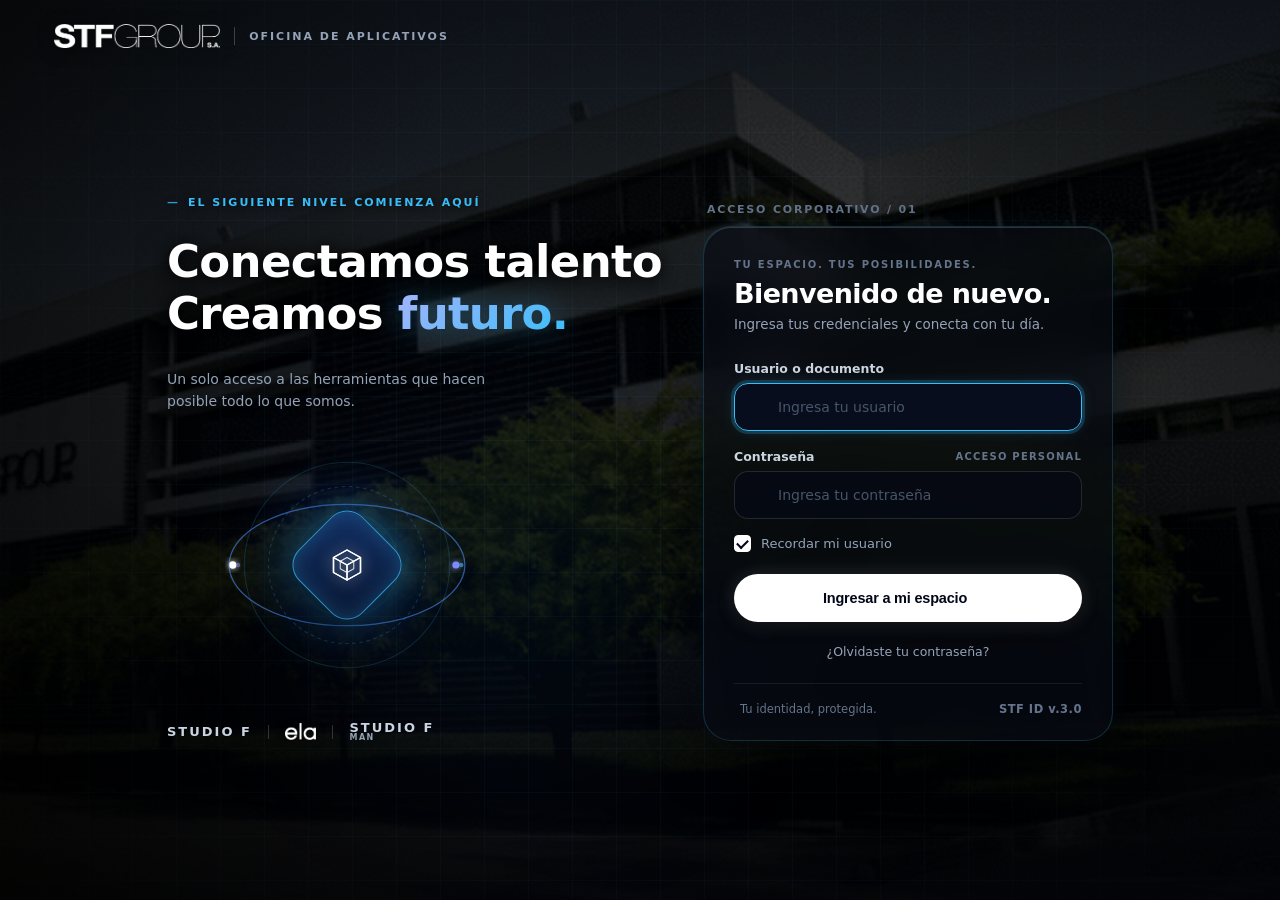
==== commit 1a364dc4: "feat(calendar): establecer vista de Mes y Todo el Equipo por defecto al cargar" ====
--- a/index.html
+++ b/index.html
@@ -1870,9 +1870,9 @@
                   <div class="oripio-mode-toggle">
                     <button type="button" class="oripio-mode-btn" id="btnModeDay"
                       onclick="setDeliveryCalendarMode('day')">Día</button>
-                    <button type="button" class="oripio-mode-btn active" id="btnModeWeek"
+                    <button type="button" class="oripio-mode-btn" id="btnModeWeek"
                       onclick="setDeliveryCalendarMode('week')">Semana</button>
-                    <button type="button" class="oripio-mode-btn" id="btnModeMonth"
+                    <button type="button" class="oripio-mode-btn active" id="btnModeMonth"
                       onclick="setDeliveryCalendarMode('month')">Mes</button>
                   </div>
 
@@ -2040,6 +2040,10 @@
                   <span>✕ Rechazadas</span>
                   <span class="pill-counter" id="countSupRejected">0</span>
                 </button>
+                <button type="button" class="filter-pill" data-support-filter="eliminada">
+                  <span>🗑️ Eliminadas</span>
+                  <span class="pill-counter" id="countSupDeleted">0</span>
+                </button>
               </div>
 
               <!-- Search Bar & Controls -->
--- a/css/styles.css
+++ b/css/styles.css
@@ -17743,6 +17743,120 @@
   color: #0F172A;
 }
 
+/* Acciones de eliminación y restauración en cabecera y tarjetas de soporte */
+.st-btn-delete-header {
+  background: #FEF2F2 !important;
+  border: 1px solid #FECACA !important;
+  color: #DC2626 !important;
+}
+
+.st-btn-delete-header:hover {
+  background: #FEE2E2 !important;
+  border-color: #EF4444 !important;
+  color: #B91C1C !important;
+  transform: translateY(-1px);
+}
+
+.st-btn-restore-header {
+  background: #ECFDF5 !important;
+  border: 1px solid #A7F3D0 !important;
+  color: #059669 !important;
+}
+
+.st-btn-restore-header:hover {
+  background: #D1FAE5 !important;
+  border-color: #10B981 !important;
+  color: #047857 !important;
+  transform: translateY(-1px);
+}
+
+.st-btn-delete-card {
+  background: #FFFFFF !important;
+  border: 1px solid #FECACA !important;
+  color: #DC2626 !important;
+  padding: 7px 14px;
+  border-radius: 20px;
+  font-size: 12px;
+  font-weight: 700;
+  cursor: pointer;
+  display: inline-flex;
+  align-items: center;
+  gap: 6px;
+  transition: all 0.2s ease;
+}
+
+.st-btn-delete-card:hover {
+  background: #FEF2F2 !important;
+  border-color: #EF4444 !important;
+  transform: translateY(-1px);
+}
+
+.st-btn-restore {
+  background: #ECFDF5 !important;
+  border: 1px solid #10B981 !important;
+  color: #059669 !important;
+  padding: 7px 16px;
+  border-radius: 20px;
+  font-size: 12px;
+  font-weight: 700;
+  cursor: pointer;
+  display: inline-flex;
+  align-items: center;
+  gap: 6px;
+  transition: all 0.2s ease;
+}
+
+.st-btn-restore:hover {
+  background: #D1FAE5 !important;
+  transform: translateY(-1px);
+}
+
+.st-btn-purge {
+  background: #FEF2F2 !important;
+  border: 1px solid #EF4444 !important;
+  color: #DC2626 !important;
+  padding: 7px 16px;
+  border-radius: 20px;
+  font-size: 12px;
+  font-weight: 700;
+  cursor: pointer;
+  display: inline-flex;
+  align-items: center;
+  gap: 6px;
+  transition: all 0.2s ease;
+}
+
+.st-btn-purge:hover {
+  background: #DC2626 !important;
+  color: #FFFFFF !important;
+  transform: translateY(-1px);
+}
+
+/* Tarjeta y badge de ticket eliminado */
+.support-ticket-card.status-deleted {
+  border-left: 4px solid #94A3B8 !important;
+  background: rgba(248, 250, 252, 0.7) !important;
+  opacity: 0.88;
+}
+
+.st-status-badge.status-deleted {
+  background: #F1F5F9;
+  border: 1px solid #CBD5E1;
+  color: #64748B;
+}
+
+/* Píldora de estado Eliminadas */
+.support-status-pills .filter-pill[data-support-filter="eliminada"].active {
+  background: #FEF2F2 !important;
+  border-color: #F87171 !important;
+  color: #DC2626 !important;
+}
+
+.support-status-pills .filter-pill[data-support-filter="eliminada"].active .pill-counter {
+  background: #DC2626 !important;
+  color: #FFFFFF !important;
+}
+
 /* ==========================================================================
    MODAL: OPERATOR SCREEN LIVE PREVIEW BOX
    ========================================================================== */
@@ -17887,6 +18001,74 @@
   background: #1F2937 !important;
   border-color: #7F1D1D !important;
   color: #F87171 !important;
+}
+
+body.dark-mode .st-btn-delete-header {
+  background: rgba(239, 68, 68, 0.15) !important;
+  border-color: rgba(239, 68, 68, 0.35) !important;
+  color: #FCA5A5 !important;
+}
+
+body.dark-mode .st-btn-delete-header:hover {
+  background: rgba(239, 68, 68, 0.25) !important;
+}
+
+body.dark-mode .st-btn-restore-header {
+  background: rgba(16, 185, 129, 0.15) !important;
+  border-color: rgba(16, 185, 129, 0.35) !important;
+  color: #6EE7B7 !important;
+}
+
+body.dark-mode .st-btn-restore-header:hover {
+  background: rgba(16, 185, 129, 0.25) !important;
+}
+
+body.dark-mode .st-btn-delete-card {
+  background: rgba(239, 68, 68, 0.12) !important;
+  border-color: rgba(239, 68, 68, 0.35) !important;
+  color: #FCA5A5 !important;
+}
+
+body.dark-mode .st-btn-delete-card:hover {
+  background: rgba(239, 68, 68, 0.22) !important;
+}
+
+body.dark-mode .st-btn-restore {
+  background: rgba(16, 185, 129, 0.15) !important;
+  border-color: #10B981 !important;
+  color: #6EE7B7 !important;
+}
+
+body.dark-mode .st-btn-restore:hover {
+  background: rgba(16, 185, 129, 0.28) !important;
+}
+
+body.dark-mode .st-btn-purge {
+  background: rgba(239, 68, 68, 0.15) !important;
+  border-color: #EF4444 !important;
+  color: #FCA5A5 !important;
+}
+
+body.dark-mode .st-btn-purge:hover {
+  background: #EF4444 !important;
+  color: #FFFFFF !important;
+}
+
+body.dark-mode .support-ticket-card.status-deleted {
+  border-left: 4px solid #64748B !important;
+  background: rgba(30, 41, 59, 0.5) !important;
+}
+
+body.dark-mode .st-status-badge.status-deleted {
+  background: #1E293B !important;
+  border-color: #334155 !important;
+  color: #94A3B8 !important;
+}
+
+body.dark-mode .support-status-pills .filter-pill[data-support-filter="eliminada"].active {
+  background: rgba(239, 68, 68, 0.18) !important;
+  border-color: #EF4444 !important;
+  color: #FCA5A5 !important;
 }
 
 /* Responsive */
